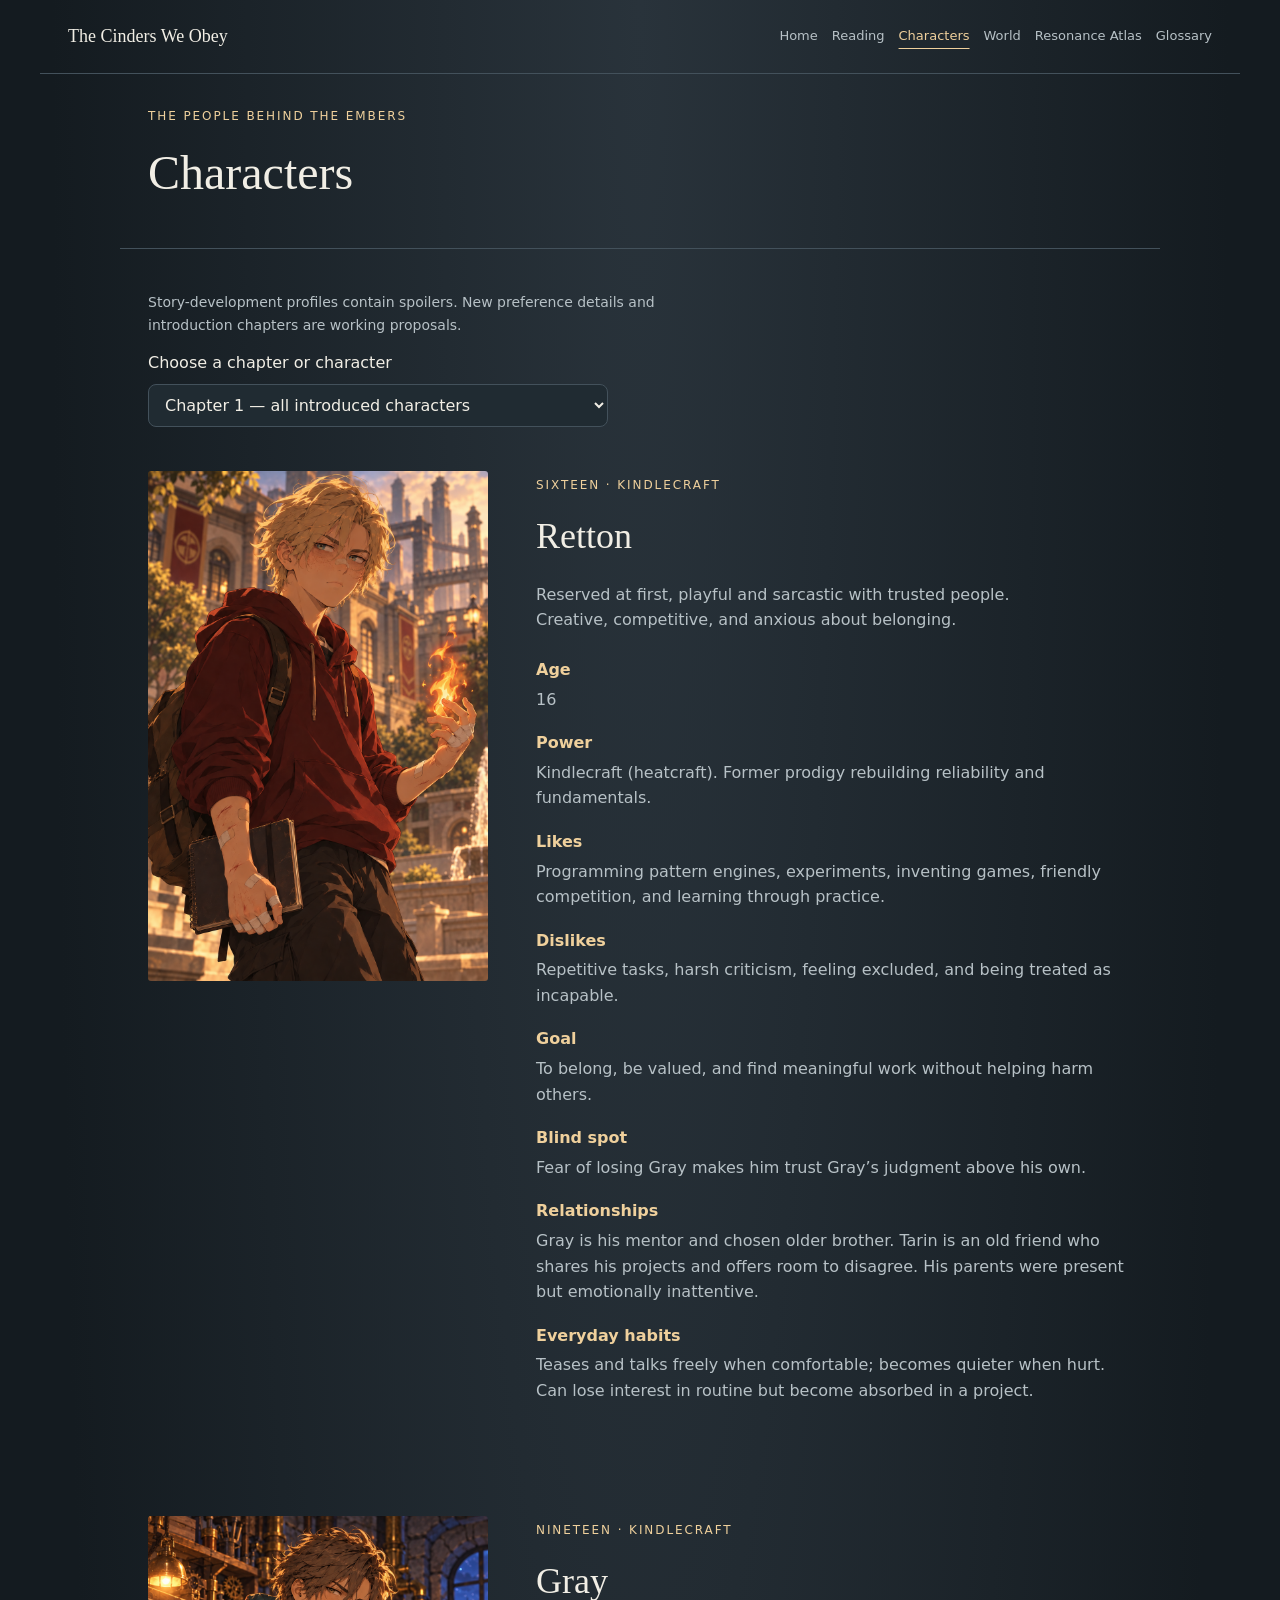
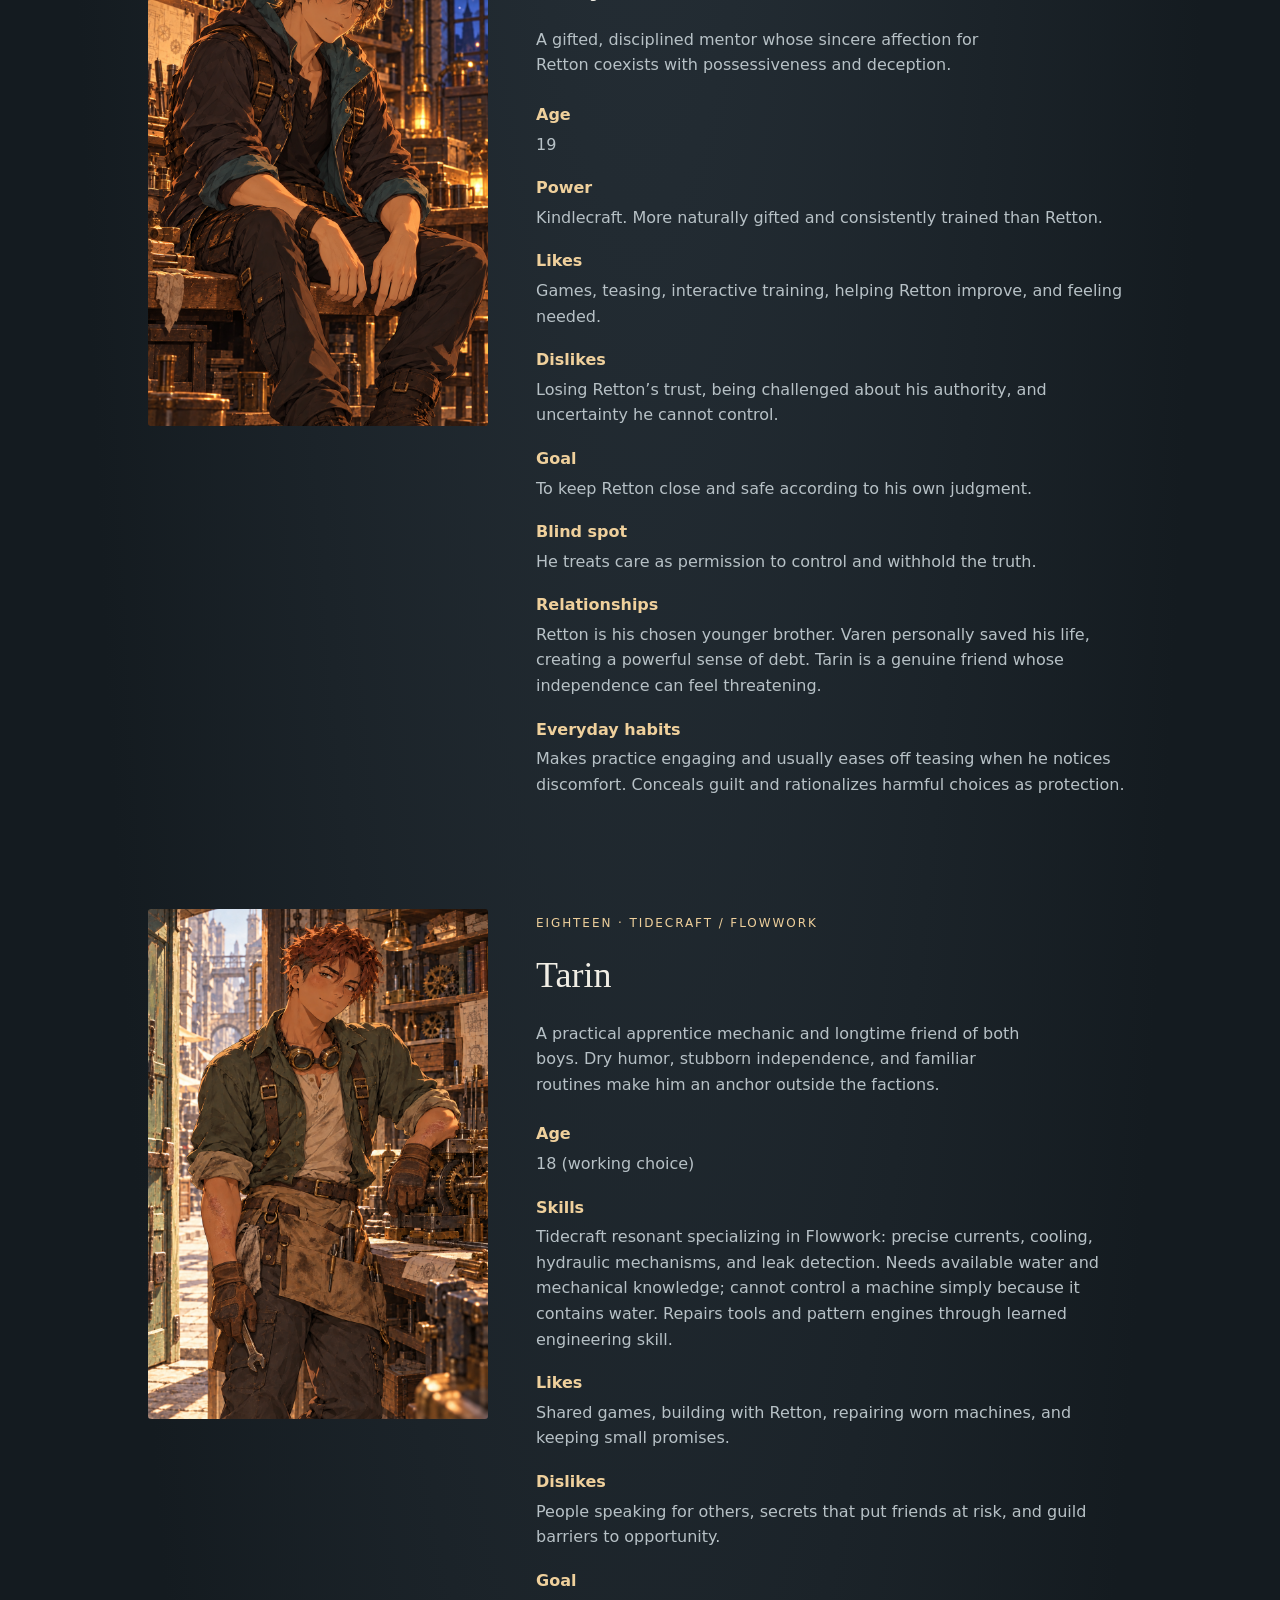
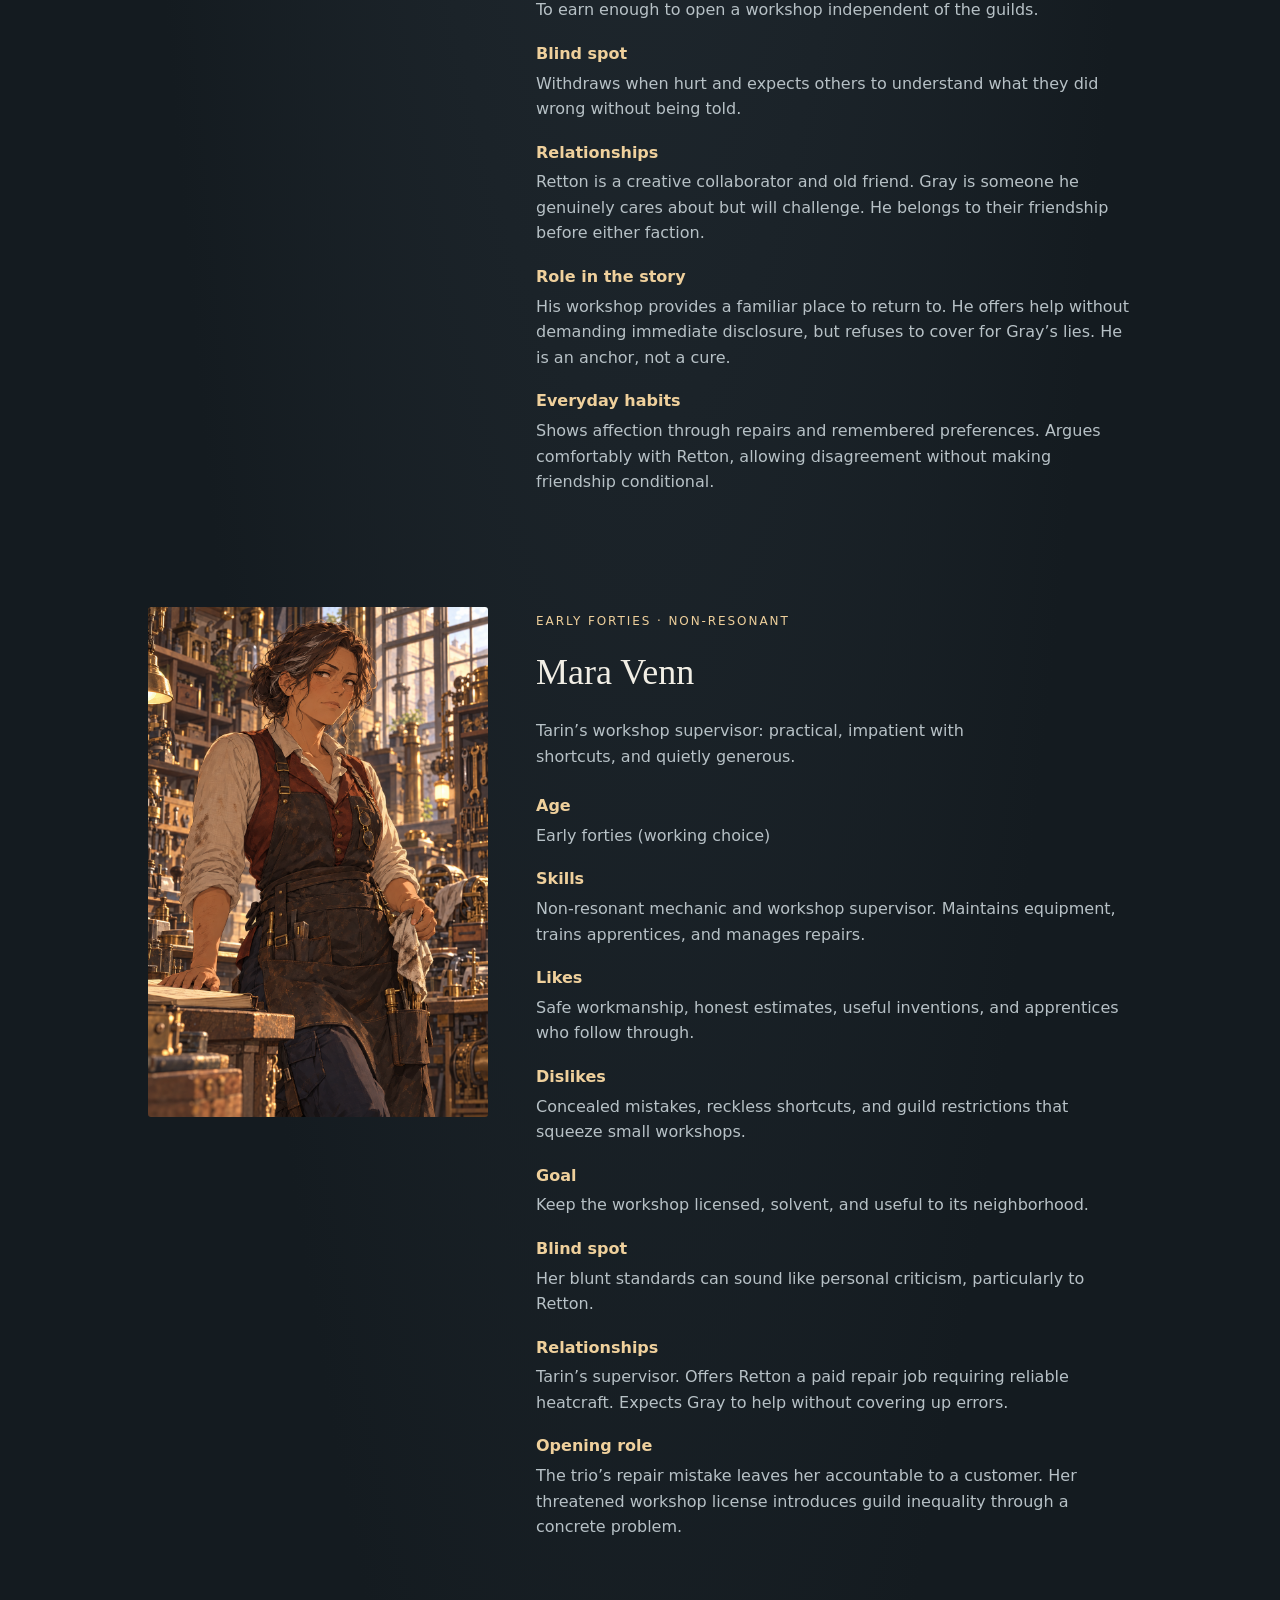
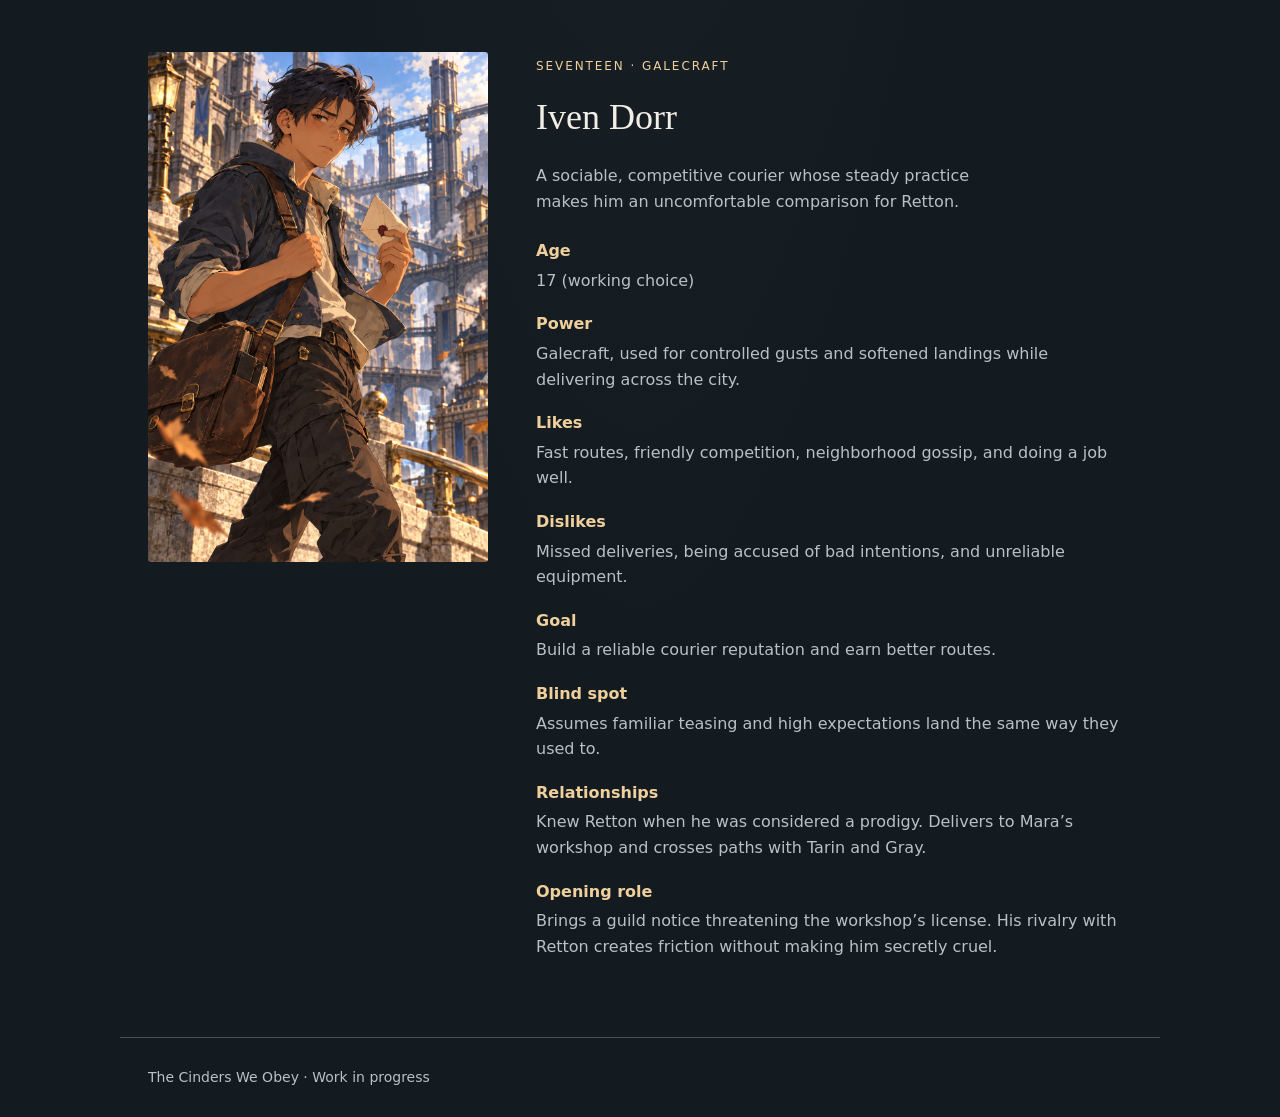
==== characters/index.html @ ca786dce "Website Basics" ====
<!doctype html><html lang="en"><head><meta charset="utf-8"><meta name="viewport" content="width=device-width, initial-scale=1"><title>Characters | The Cinders We Obey</title><link rel="stylesheet" href="../style.css?v=6"><script src="../site.js?v=6" defer></script></head><body><a class="skip-link" href="#main-content">Skip to content</a><nav aria-label="Main navigation"><a class="brand" href="../">The Cinders We Obey</a><button class="menu-toggle" type="button" aria-expanded="false" aria-controls="site-links">Menu</button><div id="site-links"><a href="../">Home</a><a href="../reading/">Reading</a><a aria-current="page" href="../characters/">Characters</a><a href="../world/">World</a><a href="../powers/">Resonance Atlas</a><a href="../glossary/">Glossary</a></div></nav><header><span class="eyebrow">The people behind the embers</span><h1>Characters</h1></header><main id="main-content" class="characters"><p class="profile-note">Story-development profiles contain spoilers. New preference details and introduction chapters are working proposals.</p><label class="character-picker" for="character-select">Choose a chapter or character<select id="character-select"><option value="chapter-1">Chapter 1 — all introduced characters</option><option value="retton">　↳ Retton</option><option value="gray">　↳ Gray</option><option value="tarin">　↳ Tarin</option><option value="mara">　↳ Mara Venn</option><option value="iven">　↳ Iven Dorr</option><option value="unassigned">Introduction chapter undecided</option><option value="varen">　↳ Varen</option></select></label><article class="character expanded-profile" data-character="retton" data-chapter="chapter-1"><img src="../assets/retton.png" alt="Retton character portrait" loading="lazy"><div><span class="eyebrow">Sixteen · Kindlecraft</span><h2>Retton</h2><p>Reserved at first, playful and sarcastic with trusted people. Creative, competitive, and anxious about belonging.</p><dl class="profile-facts"><div><dt>Age</dt><dd>16</dd></div><div><dt>Power</dt><dd>Kindlecraft (heatcraft). Former prodigy rebuilding reliability and fundamentals.</dd></div><div><dt>Likes</dt><dd>Programming pattern engines, experiments, inventing games, friendly competition, and learning through practice.</dd></div><div><dt>Dislikes</dt><dd>Repetitive tasks, harsh criticism, feeling excluded, and being treated as incapable.</dd></div><div><dt>Goal</dt><dd>To belong, be valued, and find meaningful work without helping harm others.</dd></div><div><dt>Blind spot</dt><dd>Fear of losing Gray makes him trust Gray’s judgment above his own.</dd></div><div><dt>Relationships</dt><dd>Gray is his mentor and chosen older brother. Tarin is an old friend who shares his projects and offers room to disagree. His parents were present but emotionally inattentive.</dd></div><div><dt>Everyday habits</dt><dd>Teases and talks freely when comfortable; becomes quieter when hurt. Can lose interest in routine but become absorbed in a project.</dd></div></dl></div></article><article class="character expanded-profile" data-character="gray" data-chapter="chapter-1" hidden><img src="../assets/gray.png" alt="Gray character portrait" loading="lazy"><div><span class="eyebrow">Nineteen · Kindlecraft</span><h2>Gray</h2><p>A gifted, disciplined mentor whose sincere affection for Retton coexists with possessiveness and deception.</p><dl class="profile-facts"><div><dt>Age</dt><dd>19</dd></div><div><dt>Power</dt><dd>Kindlecraft. More naturally gifted and consistently trained than Retton.</dd></div><div><dt>Likes</dt><dd>Games, teasing, interactive training, helping Retton improve, and feeling needed.</dd></div><div><dt>Dislikes</dt><dd>Losing Retton’s trust, being challenged about his authority, and uncertainty he cannot control.</dd></div><div><dt>Goal</dt><dd>To keep Retton close and safe according to his own judgment.</dd></div><div><dt>Blind spot</dt><dd>He treats care as permission to control and withhold the truth.</dd></div><div><dt>Relationships</dt><dd>Retton is his chosen younger brother. Varen personally saved his life, creating a powerful sense of debt. Tarin is a genuine friend whose independence can feel threatening.</dd></div><div><dt>Everyday habits</dt><dd>Makes practice engaging and usually eases off teasing when he notices discomfort. Conceals guilt and rationalizes harmful choices as protection.</dd></div></dl></div></article><article class="character expanded-profile" data-character="tarin" data-chapter="chapter-1" hidden><img src="../assets/tarin.png" alt="Tarin in his repair shop, wearing leather work gloves and grease-marked clothes, with healed burn scars on his forearms" loading="lazy"><div><span class="eyebrow">Eighteen · Tidecraft / Flowwork</span><h2>Tarin</h2><p>A practical apprentice mechanic and longtime friend of both boys. Dry humor, stubborn independence, and familiar routines make him an anchor outside the factions.</p><dl class="profile-facts"><div><dt>Age</dt><dd>18 (working choice)</dd></div><div><dt>Skills</dt><dd>Tidecraft resonant specializing in Flowwork: precise currents, cooling, hydraulic mechanisms, and leak detection. Needs available water and mechanical knowledge; cannot control a machine simply because it contains water. Repairs tools and pattern engines through learned engineering skill.</dd></div><div><dt>Likes</dt><dd>Shared games, building with Retton, repairing worn machines, and keeping small promises.</dd></div><div><dt>Dislikes</dt><dd>People speaking for others, secrets that put friends at risk, and guild barriers to opportunity.</dd></div><div><dt>Goal</dt><dd>To earn enough to open a workshop independent of the guilds.</dd></div><div><dt>Blind spot</dt><dd>Withdraws when hurt and expects others to understand what they did wrong without being told.</dd></div><div><dt>Relationships</dt><dd>Retton is a creative collaborator and old friend. Gray is someone he genuinely cares about but will challenge. He belongs to their friendship before either faction.</dd></div><div><dt>Role in the story</dt><dd>His workshop provides a familiar place to return to. He offers help without demanding immediate disclosure, but refuses to cover for Gray’s lies. He is an anchor, not a cure.</dd></div><div><dt>Everyday habits</dt><dd>Shows affection through repairs and remembered preferences. Argues comfortably with Retton, allowing disagreement without making friendship conditional.</dd></div></dl></div></article><article class="character expanded-profile" data-character="varen" data-chapter="unassigned" hidden><img src="../assets/varen.png" alt="Varen character portrait" loading="lazy"><div><span class="eyebrow">Director · Affinity undecided</span><h2>Varen</h2><p>Composed, patient, and politically ambitious. He believes his rule helps people while knowingly making freedom depend on obedience.</p><dl class="profile-facts"><div><dt>Age</dt><dd>Not decided; current portrait suggests late forties to early fifties.</dd></div><div><dt>Power</dt><dd>Affinity undecided. His authority comes from institutions, choices, and deception, not an obedience power.</dd></div><div><dt>Likes</dt><dd>Order, patient planning, useful loyalty, and presenting himself as a stabilizing influence.</dd></div><div><dt>Dislikes</dt><dd>Dissent that threatens his authority, losing useful followers, and limits on his control.</dd></div><div><dt>Goal</dt><dd>To replace existing inequality with political order under his own leadership.</dd></div><div><dt>Blind spot</dt><dd>Believes the benefits of his rule justify denying others a genuine choice.</dd></div><div><dt>Relationships</dt><dd>Gray feels indebted to him after being saved. Retton encounters his agenda mostly through Gray. He leads both factions, hiding behind a figurehead in the second.</dd></div><div><dt>Everyday habits</dt><dd>Speaks calmly, works through intermediaries, and reassures others while keeping crucial information private.</dd></div></dl></div></article><article class="character expanded-profile" data-character="mara" data-chapter="chapter-1" hidden><img src="../assets/mara.png" alt="Mara Venn character portrait" loading="lazy"><div><span class="eyebrow">Early forties · Non-resonant</span><h2>Mara Venn</h2><p>Tarin’s workshop supervisor: practical, impatient with shortcuts, and quietly generous.</p><dl class="profile-facts"><div><dt>Age</dt><dd>Early forties (working choice)</dd></div><div><dt>Skills</dt><dd>Non-resonant mechanic and workshop supervisor. Maintains equipment, trains apprentices, and manages repairs.</dd></div><div><dt>Likes</dt><dd>Safe workmanship, honest estimates, useful inventions, and apprentices who follow through.</dd></div><div><dt>Dislikes</dt><dd>Concealed mistakes, reckless shortcuts, and guild restrictions that squeeze small workshops.</dd></div><div><dt>Goal</dt><dd>Keep the workshop licensed, solvent, and useful to its neighborhood.</dd></div><div><dt>Blind spot</dt><dd>Her blunt standards can sound like personal criticism, particularly to Retton.</dd></div><div><dt>Relationships</dt><dd>Tarin’s supervisor. Offers Retton a paid repair job requiring reliable heatcraft. Expects Gray to help without covering up errors.</dd></div><div><dt>Opening role</dt><dd>The trio’s repair mistake leaves her accountable to a customer. Her threatened workshop license introduces guild inequality through a concrete problem.</dd></div></dl></div></article><article class="character expanded-profile" data-character="iven" data-chapter="chapter-1" hidden><img src="../assets/iven.png" alt="Iven Dorr character portrait" loading="lazy"><div><span class="eyebrow">Seventeen · Galecraft</span><h2>Iven Dorr</h2><p>A sociable, competitive courier whose steady practice makes him an uncomfortable comparison for Retton.</p><dl class="profile-facts"><div><dt>Age</dt><dd>17 (working choice)</dd></div><div><dt>Power</dt><dd>Galecraft, used for controlled gusts and softened landings while delivering across the city.</dd></div><div><dt>Likes</dt><dd>Fast routes, friendly competition, neighborhood gossip, and doing a job well.</dd></div><div><dt>Dislikes</dt><dd>Missed deliveries, being accused of bad intentions, and unreliable equipment.</dd></div><div><dt>Goal</dt><dd>Build a reliable courier reputation and earn better routes.</dd></div><div><dt>Blind spot</dt><dd>Assumes familiar teasing and high expectations land the same way they used to.</dd></div><div><dt>Relationships</dt><dd>Knew Retton when he was considered a prodigy. Delivers to Mara’s workshop and crosses paths with Tarin and Gray.</dd></div><div><dt>Opening role</dt><dd>Brings a guild notice threatening the workshop’s license. His rivalry with Retton creates friction without making him secretly cruel.</dd></div></dl></div></article></main><footer class="site-footer">The Cinders We Obey · Work in progress</footer></body></html>
---- style.css ----
:root{color-scheme:dark;--background:#141b20;--foreground:#f1eee5;--primary:#efd09c;--primary-foreground:#201a13;--border:#43515b;--muted-foreground:#b7c1c6;--viz-series-1:#e6b974;--viz-series-2:#81bfca;--font-size-base:16px}
*{box-sizing:border-box}body{margin:0;background:radial-gradient(ellipse at top,#29333b, #141b20 65%);color:var(--foreground);font:16px/1.6 system-ui,sans-serif}header,main,footer{max-width:1040px;margin:auto;padding:28px}header{border-bottom:1px solid var(--border)}header p{margin:0;color:var(--muted-foreground)}h1{font-family:Georgia,serif;font-size:clamp(30px,5vw,48px);font-weight:400;margin:8px 0}h2{font-size:24px;font-weight:500}h3{font-size:18px;font-weight:500}strong{font-weight:600}.eyebrow{letter-spacing:.16em;text-transform:uppercase;font-size:12px;color:var(--primary)}.viz-controls{display:flex;gap:16px;flex-wrap:wrap}.form-label{display:grid;gap:7px;width:min(100%,400px)}select{font:inherit;color:var(--foreground);background:#202b32;border:1px solid var(--border);padding:10px 12px;border-radius:8px;width:100%}select:focus-visible{outline:2px solid var(--primary);outline-offset:3px}.viz-row{display:flex;gap:12px 24px;flex-wrap:wrap;margin-top:20px}.text-small{font-size:12px;color:var(--muted-foreground)}svg text{font-size:14px}svg .text-small{font-size:12px}#res-detail{border-top:1px solid var(--border);padding-top:12px}li{margin-bottom:12px}footer{color:var(--muted-foreground);font-size:14px}a{color:var(--primary)}.node-group{cursor:pointer}.node-group:focus-visible rect{stroke:var(--primary);stroke-width:3}.key-out{color:var(--viz-series-1)}.key-in{color:var(--viz-series-2)}@media(max-width:500px){header,main,footer{padding:18px}svg text{font-size:12px}svg .text-small{font-size:11px}}

/* Shared book-site navigation and character pages. */
nav{max-width:1200px;margin:auto;padding:22px 28px;display:flex;align-items:center;justify-content:space-between;gap:24px;border-bottom:1px solid var(--border)}nav a{text-decoration:none;color:var(--muted-foreground)}nav .brand{font-family:Georgia,serif;color:var(--foreground);font-size:20px}nav>div{display:flex;gap:24px;flex-wrap:wrap}nav a[aria-current=page]{color:var(--primary);text-decoration:underline;text-underline-offset:8px}nav a:hover{color:var(--primary)}.home{min-height:65vh;display:flex;flex-direction:column;align-items:center;justify-content:center;text-align:center}.home h1{font-size:clamp(40px,7vw,76px)}.title-rule{width:100px;height:1px;background:var(--primary);margin-top:24px}.character{display:grid;grid-template-columns:minmax(0,340px) 1fr;align-items:center;gap:48px;padding:32px 0}.character img{display:block;width:100%;height:auto;border-radius:3px}.character h2{font-family:Georgia,serif;font-size:36px;font-weight:400;margin:12px 0}.character p{max-width:48ch;color:var(--muted-foreground)}@media(max-width:650px){nav{padding:18px;flex-direction:column;align-items:flex-start;gap:14px}nav>div{gap:18px}.character{grid-template-columns:1fr;gap:20px}.character img{max-width:340px;margin:auto}.home .eyebrow{display:none}}

.reading{min-height:45vh}.empty-state{color:var(--muted-foreground);max-width:55ch}.site-footer{border-top:1px solid var(--border)}.skip-link{position:absolute;top:-100px;left:16px;background:var(--background);color:var(--primary);padding:12px;z-index:5}.skip-link:focus{top:12px}a:focus-visible{outline:2px solid var(--primary);outline-offset:5px}nav>div{justify-content:flex-end}@media(max-width:650px){nav>div{justify-content:flex-start}}

.menu-toggle{display:none;font:inherit;background:transparent;color:var(--foreground);border:1px solid var(--border);border-radius:5px;padding:8px 12px}.reference-page{max-width:850px}.reference-page section{padding:16px 0;border-bottom:1px solid var(--border)}.reference-page p,.glossary dd{color:var(--muted-foreground)}.glossary-label{display:block;margin-bottom:8px}#term-search{font:inherit;width:100%;padding:12px;background:#202b32;color:var(--foreground);border:1px solid var(--border);border-radius:6px}.glossary>div{padding:18px 0;border-bottom:1px solid var(--border)}.glossary dt{color:var(--primary);font-weight:600}.glossary dd{margin:6px 0 0}[hidden]{display:none!important}button:focus-visible,input:focus-visible{outline:2px solid var(--primary);outline-offset:4px}@media(max-width:900px){nav{flex-wrap:wrap}nav>div{width:100%;justify-content:flex-start}}@media(max-width:650px){nav{flex-direction:row;align-items:center}.menu-toggle{display:block}nav>div{display:none}nav>div.open{display:flex;flex-direction:column;gap:14px;padding-top:8px}}

/* Contents-first navigation. */
nav{max-width:1200px;flex-wrap:nowrap;gap:18px}nav .brand{font-size:18px;white-space:nowrap}nav>div{width:auto;display:flex;flex-wrap:nowrap;justify-content:flex-end;gap:14px}nav>div a{font-size:13px;white-space:nowrap}.home-masthead{max-width:1040px;padding:24px 28px;border-bottom:1px solid var(--border)}.home-masthead .brand{font-family:Georgia,serif;font-size:20px;color:var(--foreground);text-decoration:none}.contents-page{max-width:850px;padding-top:54px;min-height:65vh}.contents-page h1{margin-bottom:30px}.contents-list{padding:0;list-style:none;counter-reset:contents}.contents-list li{counter-increment:contents;border-bottom:1px solid var(--border)}.contents-list a{display:grid;grid-template-columns:30px 1fr 24px;gap:5px 18px;padding:20px 0;text-decoration:none;align-items:center}.contents-list a:before{content:counter(contents,decimal-leading-zero);grid-row:1/3;color:var(--muted-foreground);font-size:13px}.contents-name{font-family:Georgia,serif;font-size:24px;color:var(--foreground)}.contents-description{grid-column:2;color:var(--muted-foreground);font-size:14px}.contents-arrow{grid-column:3;grid-row:1/3;color:var(--primary)}.contents-list a:hover .contents-name{color:var(--primary)}@media(max-width:760px){nav{flex-wrap:wrap;flex-direction:row;align-items:center}.menu-toggle{display:block}nav>div{display:none;width:100%}nav>div.open{display:flex;flex-direction:column;align-items:flex-start;gap:14px;padding-top:8px}nav>div a{font-size:14px}.contents-page{padding-top:34px}.home-masthead{padding:20px 18px}}

.character-picker{display:grid;gap:8px;max-width:360px;margin-bottom:12px}.characters{min-height:60vh}

.expanded-profile{align-items:start}.expanded-profile img{position:sticky;top:24px}.profile-facts{margin:24px 0 0}.profile-facts>div{margin-bottom:18px}.profile-facts dt{color:var(--primary);font-weight:600}.profile-facts dd{margin:4px 0 0;color:var(--muted-foreground)}.profile-note{font-size:14px;color:var(--muted-foreground);max-width:65ch}.portrait-pending{aspect-ratio:2/3;display:flex;flex-direction:column;justify-content:center;align-items:center;background:linear-gradient(150deg,#29353b,#161d22);text-align:center}.portrait-pending p{color:var(--muted-foreground)}@media(max-width:650px){.expanded-profile img{position:static}}

.character-picker{max-width:460px}.characters .expanded-profile+ .expanded-profile{margin-top:30px}
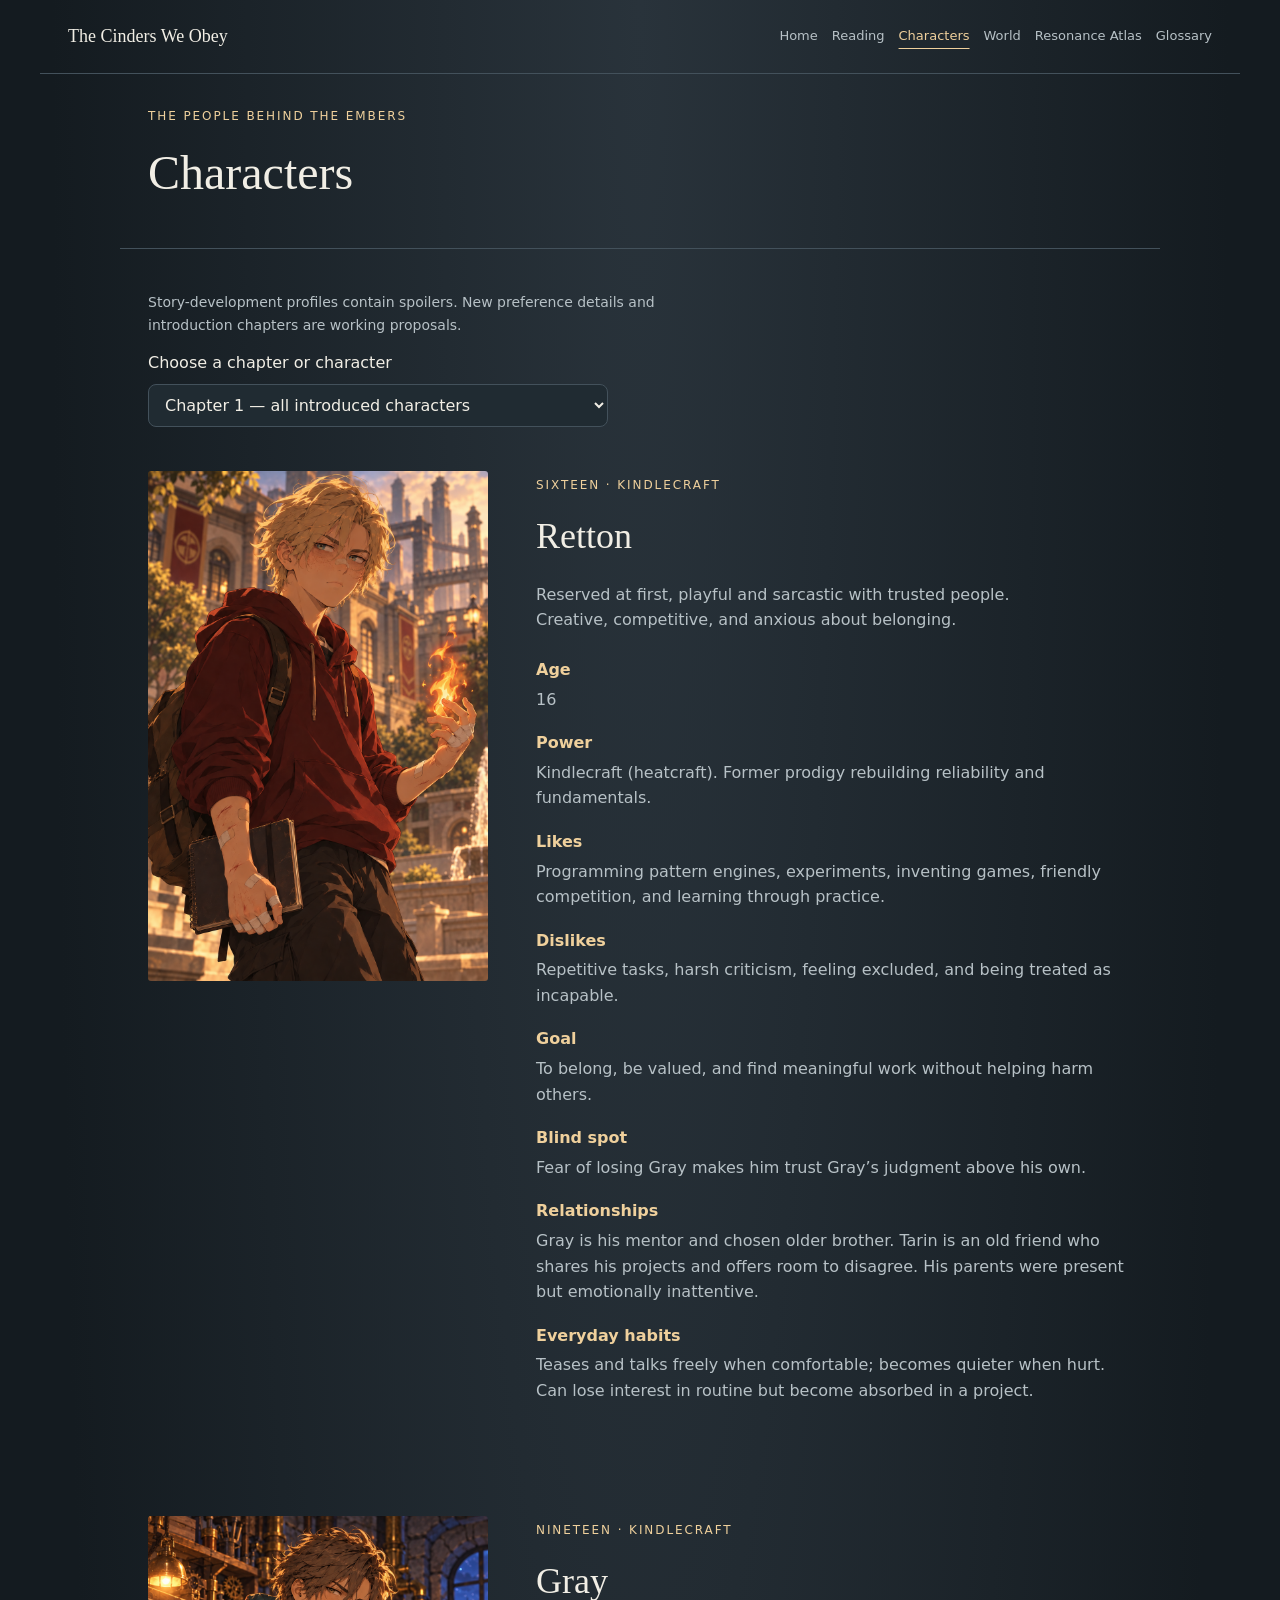
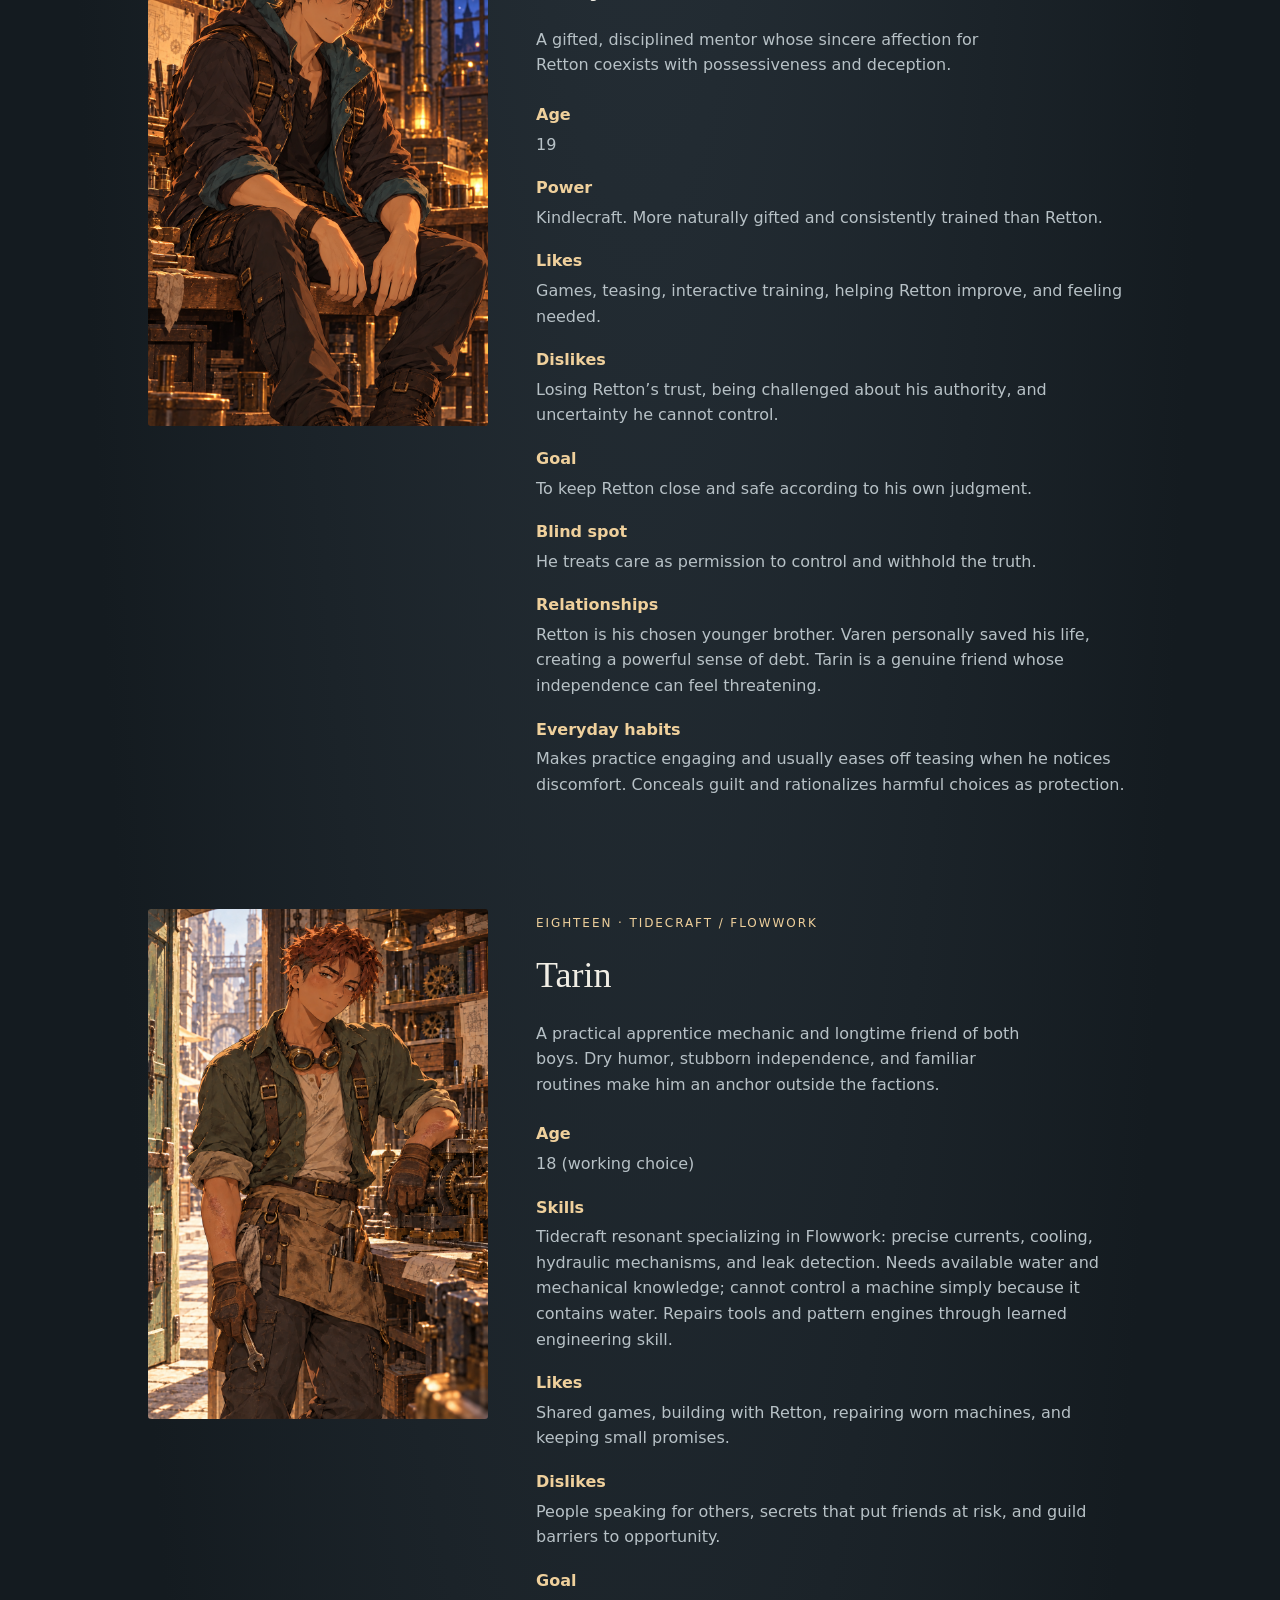
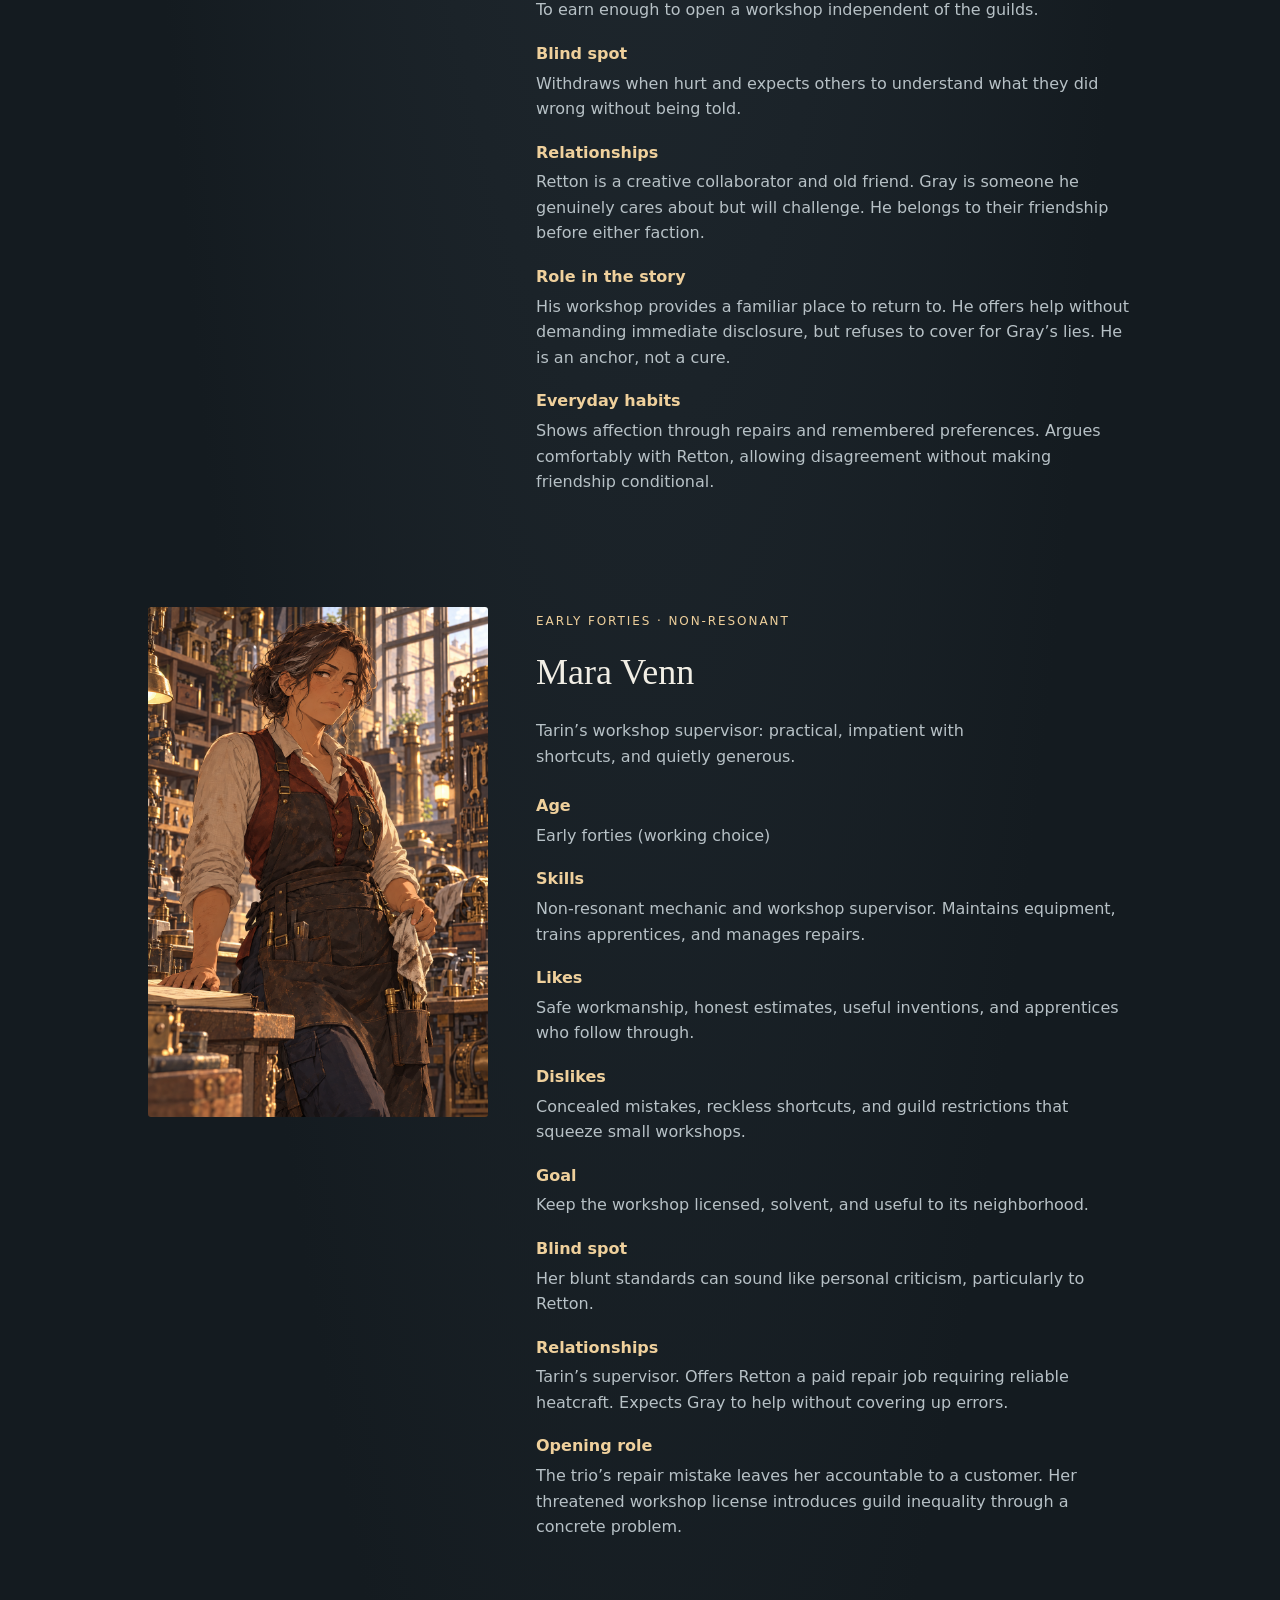
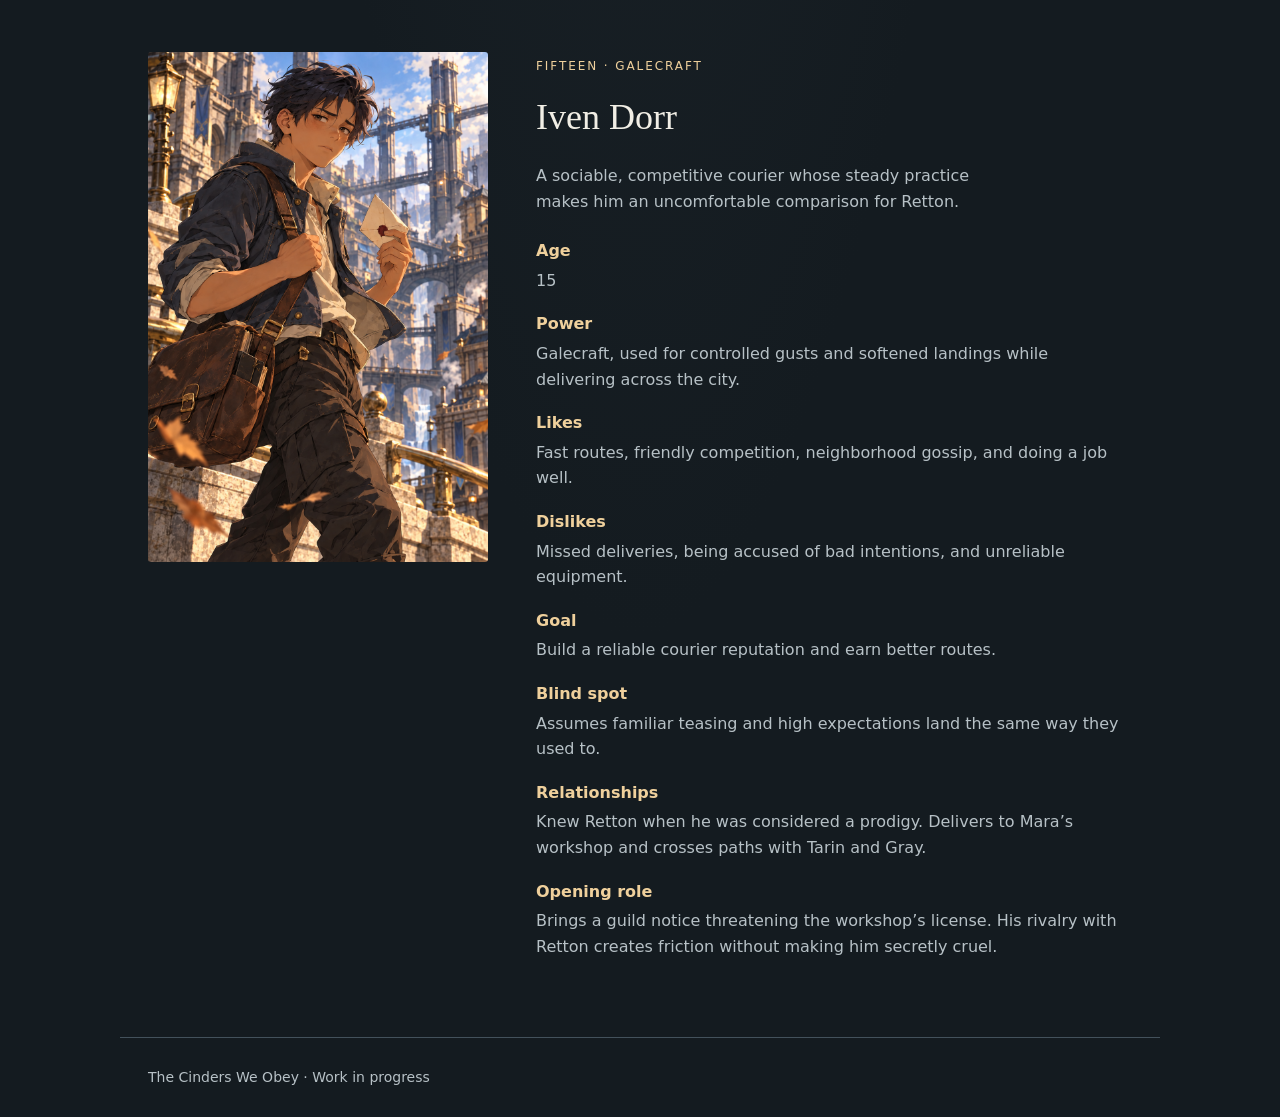
==== commit 94fe2912: "Iven AGE Change" ====
--- a/characters/index.html
+++ b/characters/index.html
@@ -1 +1 @@
-<!doctype html><html lang="en"><head><meta charset="utf-8"><meta name="viewport" content="width=device-width, initial-scale=1"><title>Characters | The Cinders We Obey</title><link rel="stylesheet" href="../style.css?v=6"><script src="../site.js?v=6" defer></script></head><body><a class="skip-link" href="#main-content">Skip to content</a><nav aria-label="Main navigation"><a class="brand" href="../">The Cinders We Obey</a><button class="menu-toggle" type="button" aria-expanded="false" aria-controls="site-links">Menu</button><div id="site-links"><a href="../">Home</a><a href="../reading/">Reading</a><a aria-current="page" href="../characters/">Characters</a><a href="../world/">World</a><a href="../powers/">Resonance Atlas</a><a href="../glossary/">Glossary</a></div></nav><header><span class="eyebrow">The people behind the embers</span><h1>Characters</h1></header><main id="main-content" class="characters"><p class="profile-note">Story-development profiles contain spoilers. New preference details and introduction chapters are working proposals.</p><label class="character-picker" for="character-select">Choose a chapter or character<select id="character-select"><option value="chapter-1">Chapter 1 — all introduced characters</option><option value="retton">　↳ Retton</option><option value="gray">　↳ Gray</option><option value="tarin">　↳ Tarin</option><option value="mara">　↳ Mara Venn</option><option value="iven">　↳ Iven Dorr</option><option value="unassigned">Introduction chapter undecided</option><option value="varen">　↳ Varen</option></select></label><article class="character expanded-profile" data-character="retton" data-chapter="chapter-1"><img src="../assets/retton.png" alt="Retton character portrait" loading="lazy"><div><span class="eyebrow">Sixteen · Kindlecraft</span><h2>Retton</h2><p>Reserved at first, playful and sarcastic with trusted people. Creative, competitive, and anxious about belonging.</p><dl class="profile-facts"><div><dt>Age</dt><dd>16</dd></div><div><dt>Power</dt><dd>Kindlecraft (heatcraft). Former prodigy rebuilding reliability and fundamentals.</dd></div><div><dt>Likes</dt><dd>Programming pattern engines, experiments, inventing games, friendly competition, and learning through practice.</dd></div><div><dt>Dislikes</dt><dd>Repetitive tasks, harsh criticism, feeling excluded, and being treated as incapable.</dd></div><div><dt>Goal</dt><dd>To belong, be valued, and find meaningful work without helping harm others.</dd></div><div><dt>Blind spot</dt><dd>Fear of losing Gray makes him trust Gray’s judgment above his own.</dd></div><div><dt>Relationships</dt><dd>Gray is his mentor and chosen older brother. Tarin is an old friend who shares his projects and offers room to disagree. His parents were present but emotionally inattentive.</dd></div><div><dt>Everyday habits</dt><dd>Teases and talks freely when comfortable; becomes quieter when hurt. Can lose interest in routine but become absorbed in a project.</dd></div></dl></div></article><article class="character expanded-profile" data-character="gray" data-chapter="chapter-1" hidden><img src="../assets/gray.png" alt="Gray character portrait" loading="lazy"><div><span class="eyebrow">Nineteen · Kindlecraft</span><h2>Gray</h2><p>A gifted, disciplined mentor whose sincere affection for Retton coexists with possessiveness and deception.</p><dl class="profile-facts"><div><dt>Age</dt><dd>19</dd></div><div><dt>Power</dt><dd>Kindlecraft. More naturally gifted and consistently trained than Retton.</dd></div><div><dt>Likes</dt><dd>Games, teasing, interactive training, helping Retton improve, and feeling needed.</dd></div><div><dt>Dislikes</dt><dd>Losing Retton’s trust, being challenged about his authority, and uncertainty he cannot control.</dd></div><div><dt>Goal</dt><dd>To keep Retton close and safe according to his own judgment.</dd></div><div><dt>Blind spot</dt><dd>He treats care as permission to control and withhold the truth.</dd></div><div><dt>Relationships</dt><dd>Retton is his chosen younger brother. Varen personally saved his life, creating a powerful sense of debt. Tarin is a genuine friend whose independence can feel threatening.</dd></div><div><dt>Everyday habits</dt><dd>Makes practice engaging and usually eases off teasing when he notices discomfort. Conceals guilt and rationalizes harmful choices as protection.</dd></div></dl></div></article><article class="character expanded-profile" data-character="tarin" data-chapter="chapter-1" hidden><img src="../assets/tarin.png" alt="Tarin in his repair shop, wearing leather work gloves and grease-marked clothes, with healed burn scars on his forearms" loading="lazy"><div><span class="eyebrow">Eighteen · Tidecraft / Flowwork</span><h2>Tarin</h2><p>A practical apprentice mechanic and longtime friend of both boys. Dry humor, stubborn independence, and familiar routines make him an anchor outside the factions.</p><dl class="profile-facts"><div><dt>Age</dt><dd>18 (working choice)</dd></div><div><dt>Skills</dt><dd>Tidecraft resonant specializing in Flowwork: precise currents, cooling, hydraulic mechanisms, and leak detection. Needs available water and mechanical knowledge; cannot control a machine simply because it contains water. Repairs tools and pattern engines through learned engineering skill.</dd></div><div><dt>Likes</dt><dd>Shared games, building with Retton, repairing worn machines, and keeping small promises.</dd></div><div><dt>Dislikes</dt><dd>People speaking for others, secrets that put friends at risk, and guild barriers to opportunity.</dd></div><div><dt>Goal</dt><dd>To earn enough to open a workshop independent of the guilds.</dd></div><div><dt>Blind spot</dt><dd>Withdraws when hurt and expects others to understand what they did wrong without being told.</dd></div><div><dt>Relationships</dt><dd>Retton is a creative collaborator and old friend. Gray is someone he genuinely cares about but will challenge. He belongs to their friendship before either faction.</dd></div><div><dt>Role in the story</dt><dd>His workshop provides a familiar place to return to. He offers help without demanding immediate disclosure, but refuses to cover for Gray’s lies. He is an anchor, not a cure.</dd></div><div><dt>Everyday habits</dt><dd>Shows affection through repairs and remembered preferences. Argues comfortably with Retton, allowing disagreement without making friendship conditional.</dd></div></dl></div></article><article class="character expanded-profile" data-character="varen" data-chapter="unassigned" hidden><img src="../assets/varen.png" alt="Varen character portrait" loading="lazy"><div><span class="eyebrow">Director · Affinity undecided</span><h2>Varen</h2><p>Composed, patient, and politically ambitious. He believes his rule helps people while knowingly making freedom depend on obedience.</p><dl class="profile-facts"><div><dt>Age</dt><dd>Not decided; current portrait suggests late forties to early fifties.</dd></div><div><dt>Power</dt><dd>Affinity undecided. His authority comes from institutions, choices, and deception, not an obedience power.</dd></div><div><dt>Likes</dt><dd>Order, patient planning, useful loyalty, and presenting himself as a stabilizing influence.</dd></div><div><dt>Dislikes</dt><dd>Dissent that threatens his authority, losing useful followers, and limits on his control.</dd></div><div><dt>Goal</dt><dd>To replace existing inequality with political order under his own leadership.</dd></div><div><dt>Blind spot</dt><dd>Believes the benefits of his rule justify denying others a genuine choice.</dd></div><div><dt>Relationships</dt><dd>Gray feels indebted to him after being saved. Retton encounters his agenda mostly through Gray. He leads both factions, hiding behind a figurehead in the second.</dd></div><div><dt>Everyday habits</dt><dd>Speaks calmly, works through intermediaries, and reassures others while keeping crucial information private.</dd></div></dl></div></article><article class="character expanded-profile" data-character="mara" data-chapter="chapter-1" hidden><img src="../assets/mara.png" alt="Mara Venn character portrait" loading="lazy"><div><span class="eyebrow">Early forties · Non-resonant</span><h2>Mara Venn</h2><p>Tarin’s workshop supervisor: practical, impatient with shortcuts, and quietly generous.</p><dl class="profile-facts"><div><dt>Age</dt><dd>Early forties (working choice)</dd></div><div><dt>Skills</dt><dd>Non-resonant mechanic and workshop supervisor. Maintains equipment, trains apprentices, and manages repairs.</dd></div><div><dt>Likes</dt><dd>Safe workmanship, honest estimates, useful inventions, and apprentices who follow through.</dd></div><div><dt>Dislikes</dt><dd>Concealed mistakes, reckless shortcuts, and guild restrictions that squeeze small workshops.</dd></div><div><dt>Goal</dt><dd>Keep the workshop licensed, solvent, and useful to its neighborhood.</dd></div><div><dt>Blind spot</dt><dd>Her blunt standards can sound like personal criticism, particularly to Retton.</dd></div><div><dt>Relationships</dt><dd>Tarin’s supervisor. Offers Retton a paid repair job requiring reliable heatcraft. Expects Gray to help without covering up errors.</dd></div><div><dt>Opening role</dt><dd>The trio’s repair mistake leaves her accountable to a customer. Her threatened workshop license introduces guild inequality through a concrete problem.</dd></div></dl></div></article><article class="character expanded-profile" data-character="iven" data-chapter="chapter-1" hidden><img src="../assets/iven.png" alt="Iven Dorr character portrait" loading="lazy"><div><span class="eyebrow">Seventeen · Galecraft</span><h2>Iven Dorr</h2><p>A sociable, competitive courier whose steady practice makes him an uncomfortable comparison for Retton.</p><dl class="profile-facts"><div><dt>Age</dt><dd>17 (working choice)</dd></div><div><dt>Power</dt><dd>Galecraft, used for controlled gusts and softened landings while delivering across the city.</dd></div><div><dt>Likes</dt><dd>Fast routes, friendly competition, neighborhood gossip, and doing a job well.</dd></div><div><dt>Dislikes</dt><dd>Missed deliveries, being accused of bad intentions, and unreliable equipment.</dd></div><div><dt>Goal</dt><dd>Build a reliable courier reputation and earn better routes.</dd></div><div><dt>Blind spot</dt><dd>Assumes familiar teasing and high expectations land the same way they used to.</dd></div><div><dt>Relationships</dt><dd>Knew Retton when he was considered a prodigy. Delivers to Mara’s workshop and crosses paths with Tarin and Gray.</dd></div><div><dt>Opening role</dt><dd>Brings a guild notice threatening the workshop’s license. His rivalry with Retton creates friction without making him secretly cruel.</dd></div></dl></div></article></main><footer class="site-footer">The Cinders We Obey · Work in progress</footer></body></html>+<!doctype html><html lang="en"><head><meta charset="utf-8"><meta name="viewport" content="width=device-width, initial-scale=1"><title>Characters | The Cinders We Obey</title><link rel="stylesheet" href="../style.css?v=6"><script src="../site.js?v=6" defer></script></head><body><a class="skip-link" href="#main-content">Skip to content</a><nav aria-label="Main navigation"><a class="brand" href="../">The Cinders We Obey</a><button class="menu-toggle" type="button" aria-expanded="false" aria-controls="site-links">Menu</button><div id="site-links"><a href="../">Home</a><a href="../reading/">Reading</a><a aria-current="page" href="../characters/">Characters</a><a href="../world/">World</a><a href="../powers/">Resonance Atlas</a><a href="../glossary/">Glossary</a></div></nav><header><span class="eyebrow">The people behind the embers</span><h1>Characters</h1></header><main id="main-content" class="characters"><p class="profile-note">Story-development profiles contain spoilers. New preference details and introduction chapters are working proposals.</p><label class="character-picker" for="character-select">Choose a chapter or character<select id="character-select"><option value="chapter-1">Chapter 1 — all introduced characters</option><option value="retton">　↳ Retton</option><option value="gray">　↳ Gray</option><option value="tarin">　↳ Tarin</option><option value="mara">　↳ Mara Venn</option><option value="iven">　↳ Iven Dorr</option><option value="unassigned">Introduction chapter undecided</option><option value="varen">　↳ Varen</option></select></label><article class="character expanded-profile" data-character="retton" data-chapter="chapter-1"><img src="../assets/retton.png" alt="Retton character portrait" loading="lazy"><div><span class="eyebrow">Sixteen · Kindlecraft</span><h2>Retton</h2><p>Reserved at first, playful and sarcastic with trusted people. Creative, competitive, and anxious about belonging.</p><dl class="profile-facts"><div><dt>Age</dt><dd>16</dd></div><div><dt>Power</dt><dd>Kindlecraft (heatcraft). Former prodigy rebuilding reliability and fundamentals.</dd></div><div><dt>Likes</dt><dd>Programming pattern engines, experiments, inventing games, friendly competition, and learning through practice.</dd></div><div><dt>Dislikes</dt><dd>Repetitive tasks, harsh criticism, feeling excluded, and being treated as incapable.</dd></div><div><dt>Goal</dt><dd>To belong, be valued, and find meaningful work without helping harm others.</dd></div><div><dt>Blind spot</dt><dd>Fear of losing Gray makes him trust Gray’s judgment above his own.</dd></div><div><dt>Relationships</dt><dd>Gray is his mentor and chosen older brother. Tarin is an old friend who shares his projects and offers room to disagree. His parents were present but emotionally inattentive.</dd></div><div><dt>Everyday habits</dt><dd>Teases and talks freely when comfortable; becomes quieter when hurt. Can lose interest in routine but become absorbed in a project.</dd></div></dl></div></article><article class="character expanded-profile" data-character="gray" data-chapter="chapter-1" hidden><img src="../assets/gray.png" alt="Gray character portrait" loading="lazy"><div><span class="eyebrow">Nineteen · Kindlecraft</span><h2>Gray</h2><p>A gifted, disciplined mentor whose sincere affection for Retton coexists with possessiveness and deception.</p><dl class="profile-facts"><div><dt>Age</dt><dd>19</dd></div><div><dt>Power</dt><dd>Kindlecraft. More naturally gifted and consistently trained than Retton.</dd></div><div><dt>Likes</dt><dd>Games, teasing, interactive training, helping Retton improve, and feeling needed.</dd></div><div><dt>Dislikes</dt><dd>Losing Retton’s trust, being challenged about his authority, and uncertainty he cannot control.</dd></div><div><dt>Goal</dt><dd>To keep Retton close and safe according to his own judgment.</dd></div><div><dt>Blind spot</dt><dd>He treats care as permission to control and withhold the truth.</dd></div><div><dt>Relationships</dt><dd>Retton is his chosen younger brother. Varen personally saved his life, creating a powerful sense of debt. Tarin is a genuine friend whose independence can feel threatening.</dd></div><div><dt>Everyday habits</dt><dd>Makes practice engaging and usually eases off teasing when he notices discomfort. Conceals guilt and rationalizes harmful choices as protection.</dd></div></dl></div></article><article class="character expanded-profile" data-character="tarin" data-chapter="chapter-1" hidden><img src="../assets/tarin.png" alt="Tarin in his repair shop, wearing leather work gloves and grease-marked clothes, with healed burn scars on his forearms" loading="lazy"><div><span class="eyebrow">Eighteen · Tidecraft / Flowwork</span><h2>Tarin</h2><p>A practical apprentice mechanic and longtime friend of both boys. Dry humor, stubborn independence, and familiar routines make him an anchor outside the factions.</p><dl class="profile-facts"><div><dt>Age</dt><dd>18 (working choice)</dd></div><div><dt>Skills</dt><dd>Tidecraft resonant specializing in Flowwork: precise currents, cooling, hydraulic mechanisms, and leak detection. Needs available water and mechanical knowledge; cannot control a machine simply because it contains water. Repairs tools and pattern engines through learned engineering skill.</dd></div><div><dt>Likes</dt><dd>Shared games, building with Retton, repairing worn machines, and keeping small promises.</dd></div><div><dt>Dislikes</dt><dd>People speaking for others, secrets that put friends at risk, and guild barriers to opportunity.</dd></div><div><dt>Goal</dt><dd>To earn enough to open a workshop independent of the guilds.</dd></div><div><dt>Blind spot</dt><dd>Withdraws when hurt and expects others to understand what they did wrong without being told.</dd></div><div><dt>Relationships</dt><dd>Retton is a creative collaborator and old friend. Gray is someone he genuinely cares about but will challenge. He belongs to their friendship before either faction.</dd></div><div><dt>Role in the story</dt><dd>His workshop provides a familiar place to return to. He offers help without demanding immediate disclosure, but refuses to cover for Gray’s lies. He is an anchor, not a cure.</dd></div><div><dt>Everyday habits</dt><dd>Shows affection through repairs and remembered preferences. Argues comfortably with Retton, allowing disagreement without making friendship conditional.</dd></div></dl></div></article><article class="character expanded-profile" data-character="varen" data-chapter="unassigned" hidden><img src="../assets/varen.png" alt="Varen character portrait" loading="lazy"><div><span class="eyebrow">Director · Affinity undecided</span><h2>Varen</h2><p>Composed, patient, and politically ambitious. He believes his rule helps people while knowingly making freedom depend on obedience.</p><dl class="profile-facts"><div><dt>Age</dt><dd>Not decided; current portrait suggests late forties to early fifties.</dd></div><div><dt>Power</dt><dd>Affinity undecided. His authority comes from institutions, choices, and deception, not an obedience power.</dd></div><div><dt>Likes</dt><dd>Order, patient planning, useful loyalty, and presenting himself as a stabilizing influence.</dd></div><div><dt>Dislikes</dt><dd>Dissent that threatens his authority, losing useful followers, and limits on his control.</dd></div><div><dt>Goal</dt><dd>To replace existing inequality with political order under his own leadership.</dd></div><div><dt>Blind spot</dt><dd>Believes the benefits of his rule justify denying others a genuine choice.</dd></div><div><dt>Relationships</dt><dd>Gray feels indebted to him after being saved. Retton encounters his agenda mostly through Gray. He leads both factions, hiding behind a figurehead in the second.</dd></div><div><dt>Everyday habits</dt><dd>Speaks calmly, works through intermediaries, and reassures others while keeping crucial information private.</dd></div></dl></div></article><article class="character expanded-profile" data-character="mara" data-chapter="chapter-1" hidden><img src="../assets/mara.png" alt="Mara Venn character portrait" loading="lazy"><div><span class="eyebrow">Early forties · Non-resonant</span><h2>Mara Venn</h2><p>Tarin’s workshop supervisor: practical, impatient with shortcuts, and quietly generous.</p><dl class="profile-facts"><div><dt>Age</dt><dd>Early forties (working choice)</dd></div><div><dt>Skills</dt><dd>Non-resonant mechanic and workshop supervisor. Maintains equipment, trains apprentices, and manages repairs.</dd></div><div><dt>Likes</dt><dd>Safe workmanship, honest estimates, useful inventions, and apprentices who follow through.</dd></div><div><dt>Dislikes</dt><dd>Concealed mistakes, reckless shortcuts, and guild restrictions that squeeze small workshops.</dd></div><div><dt>Goal</dt><dd>Keep the workshop licensed, solvent, and useful to its neighborhood.</dd></div><div><dt>Blind spot</dt><dd>Her blunt standards can sound like personal criticism, particularly to Retton.</dd></div><div><dt>Relationships</dt><dd>Tarin’s supervisor. Offers Retton a paid repair job requiring reliable heatcraft. Expects Gray to help without covering up errors.</dd></div><div><dt>Opening role</dt><dd>The trio’s repair mistake leaves her accountable to a customer. Her threatened workshop license introduces guild inequality through a concrete problem.</dd></div></dl></div></article><article class="character expanded-profile" data-character="iven" data-chapter="chapter-1" hidden><img src="../assets/iven.png" alt="Iven Dorr character portrait" loading="lazy"><div><span class="eyebrow">Fifteen · Galecraft</span><h2>Iven Dorr</h2><p>A sociable, competitive courier whose steady practice makes him an uncomfortable comparison for Retton.</p><dl class="profile-facts"><div><dt>Age</dt><dd>15</dd></div><div><dt>Power</dt><dd>Galecraft, used for controlled gusts and softened landings while delivering across the city.</dd></div><div><dt>Likes</dt><dd>Fast routes, friendly competition, neighborhood gossip, and doing a job well.</dd></div><div><dt>Dislikes</dt><dd>Missed deliveries, being accused of bad intentions, and unreliable equipment.</dd></div><div><dt>Goal</dt><dd>Build a reliable courier reputation and earn better routes.</dd></div><div><dt>Blind spot</dt><dd>Assumes familiar teasing and high expectations land the same way they used to.</dd></div><div><dt>Relationships</dt><dd>Knew Retton when he was considered a prodigy. Delivers to Mara’s workshop and crosses paths with Tarin and Gray.</dd></div><div><dt>Opening role</dt><dd>Brings a guild notice threatening the workshop’s license. His rivalry with Retton creates friction without making him secretly cruel.</dd></div></dl></div></article></main><footer class="site-footer">The Cinders We Obey · Work in progress</footer></body></html>
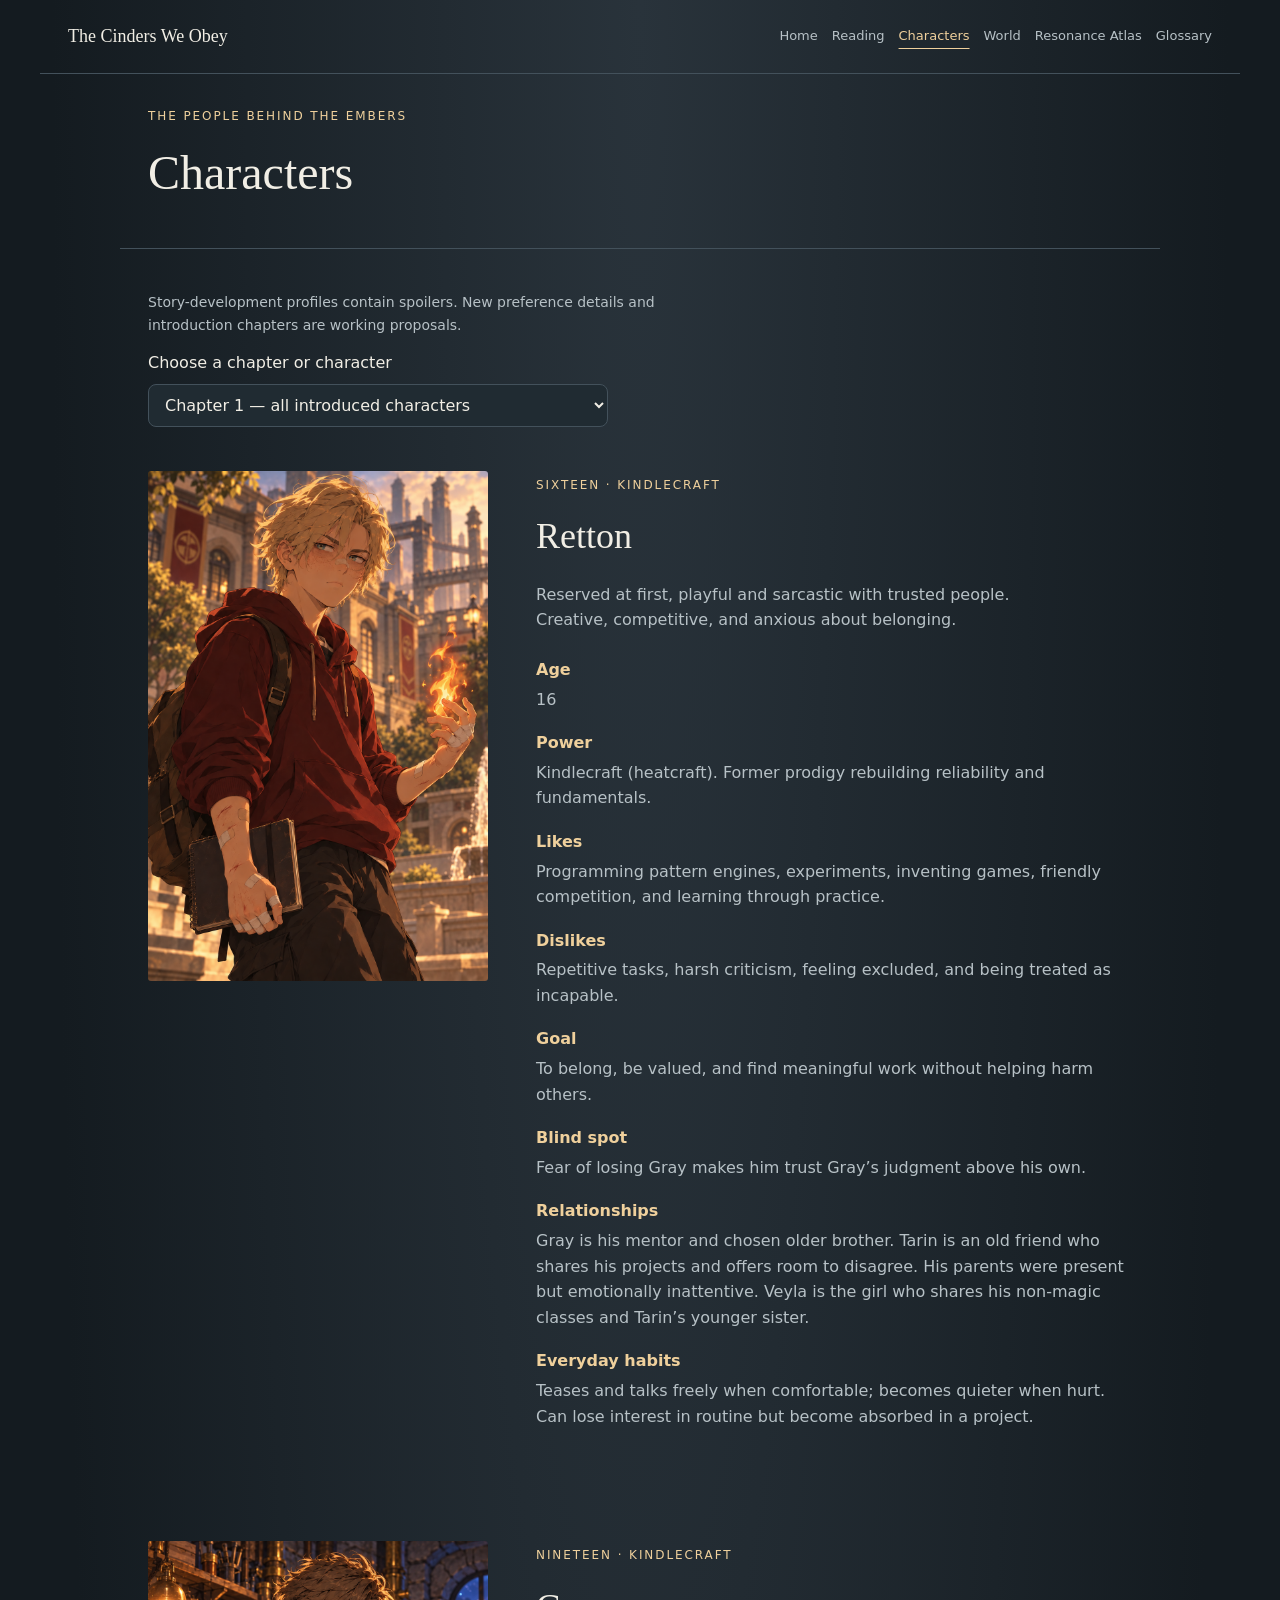
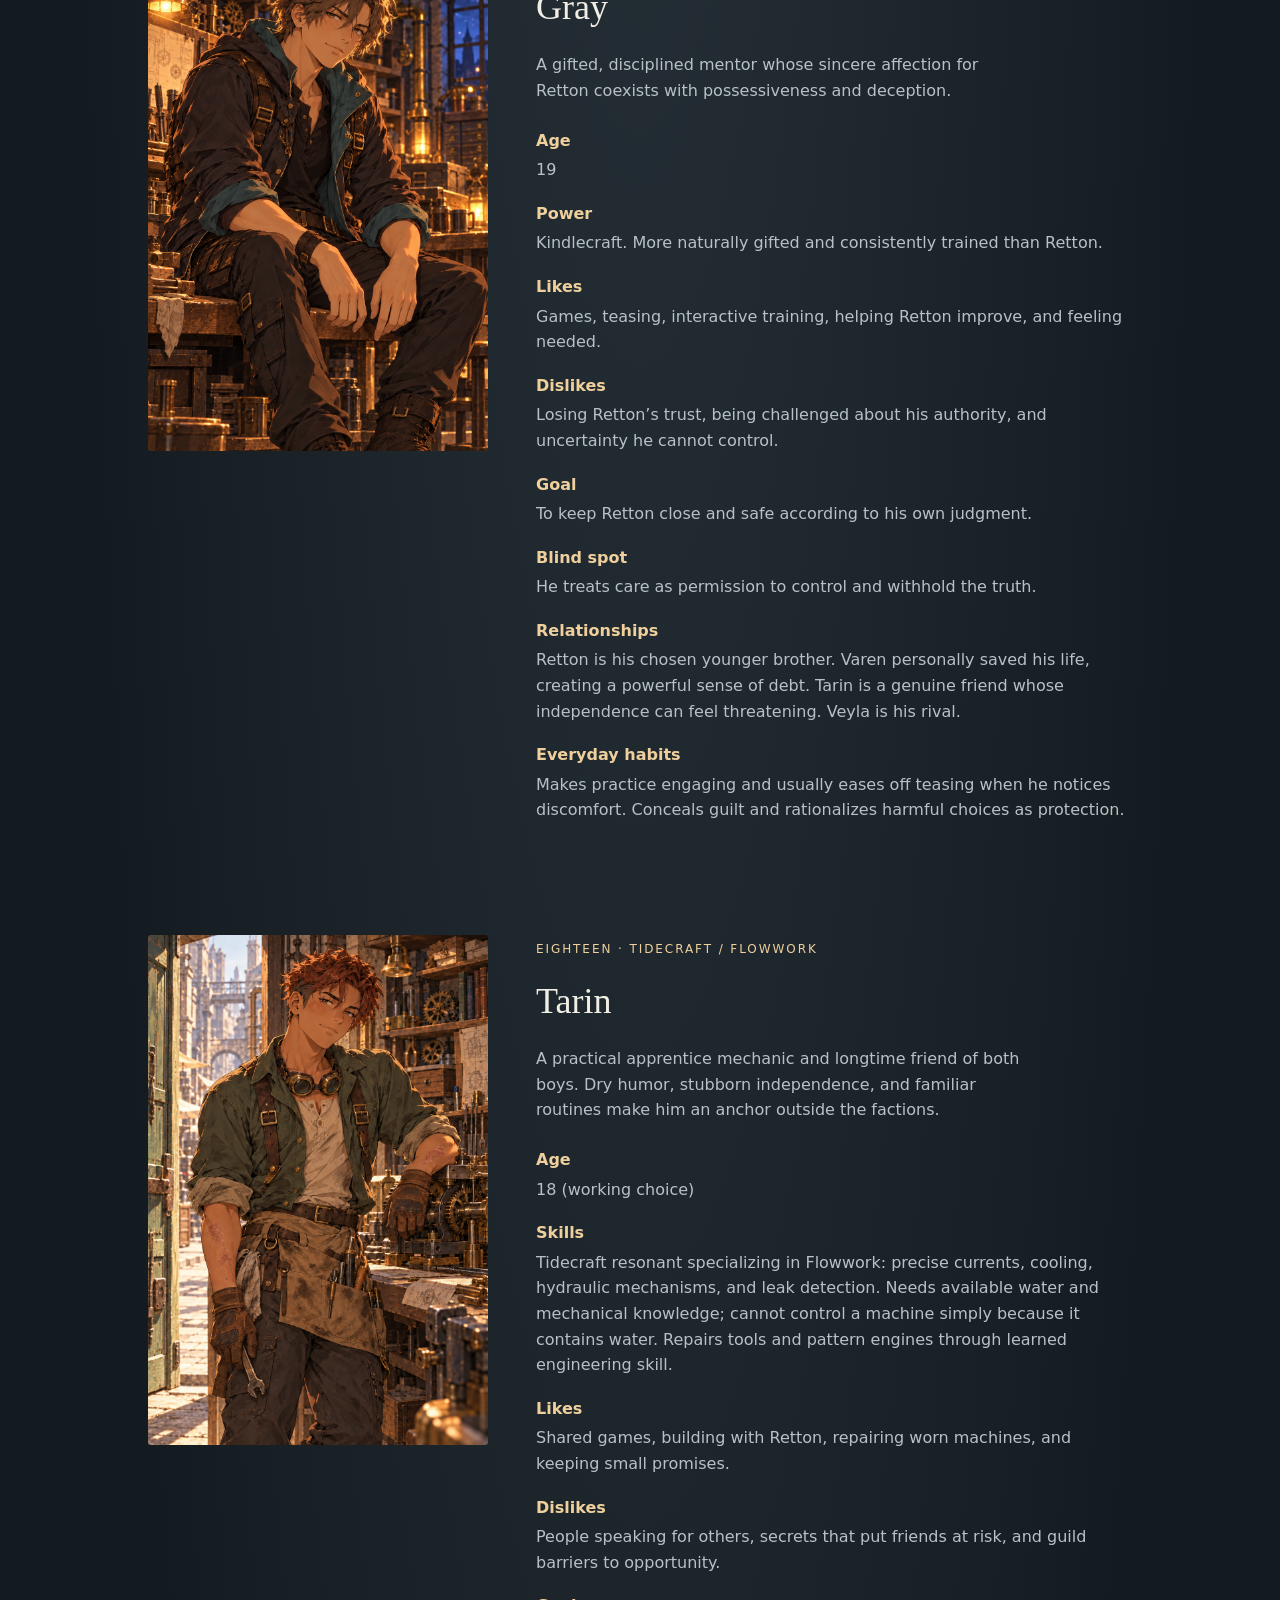
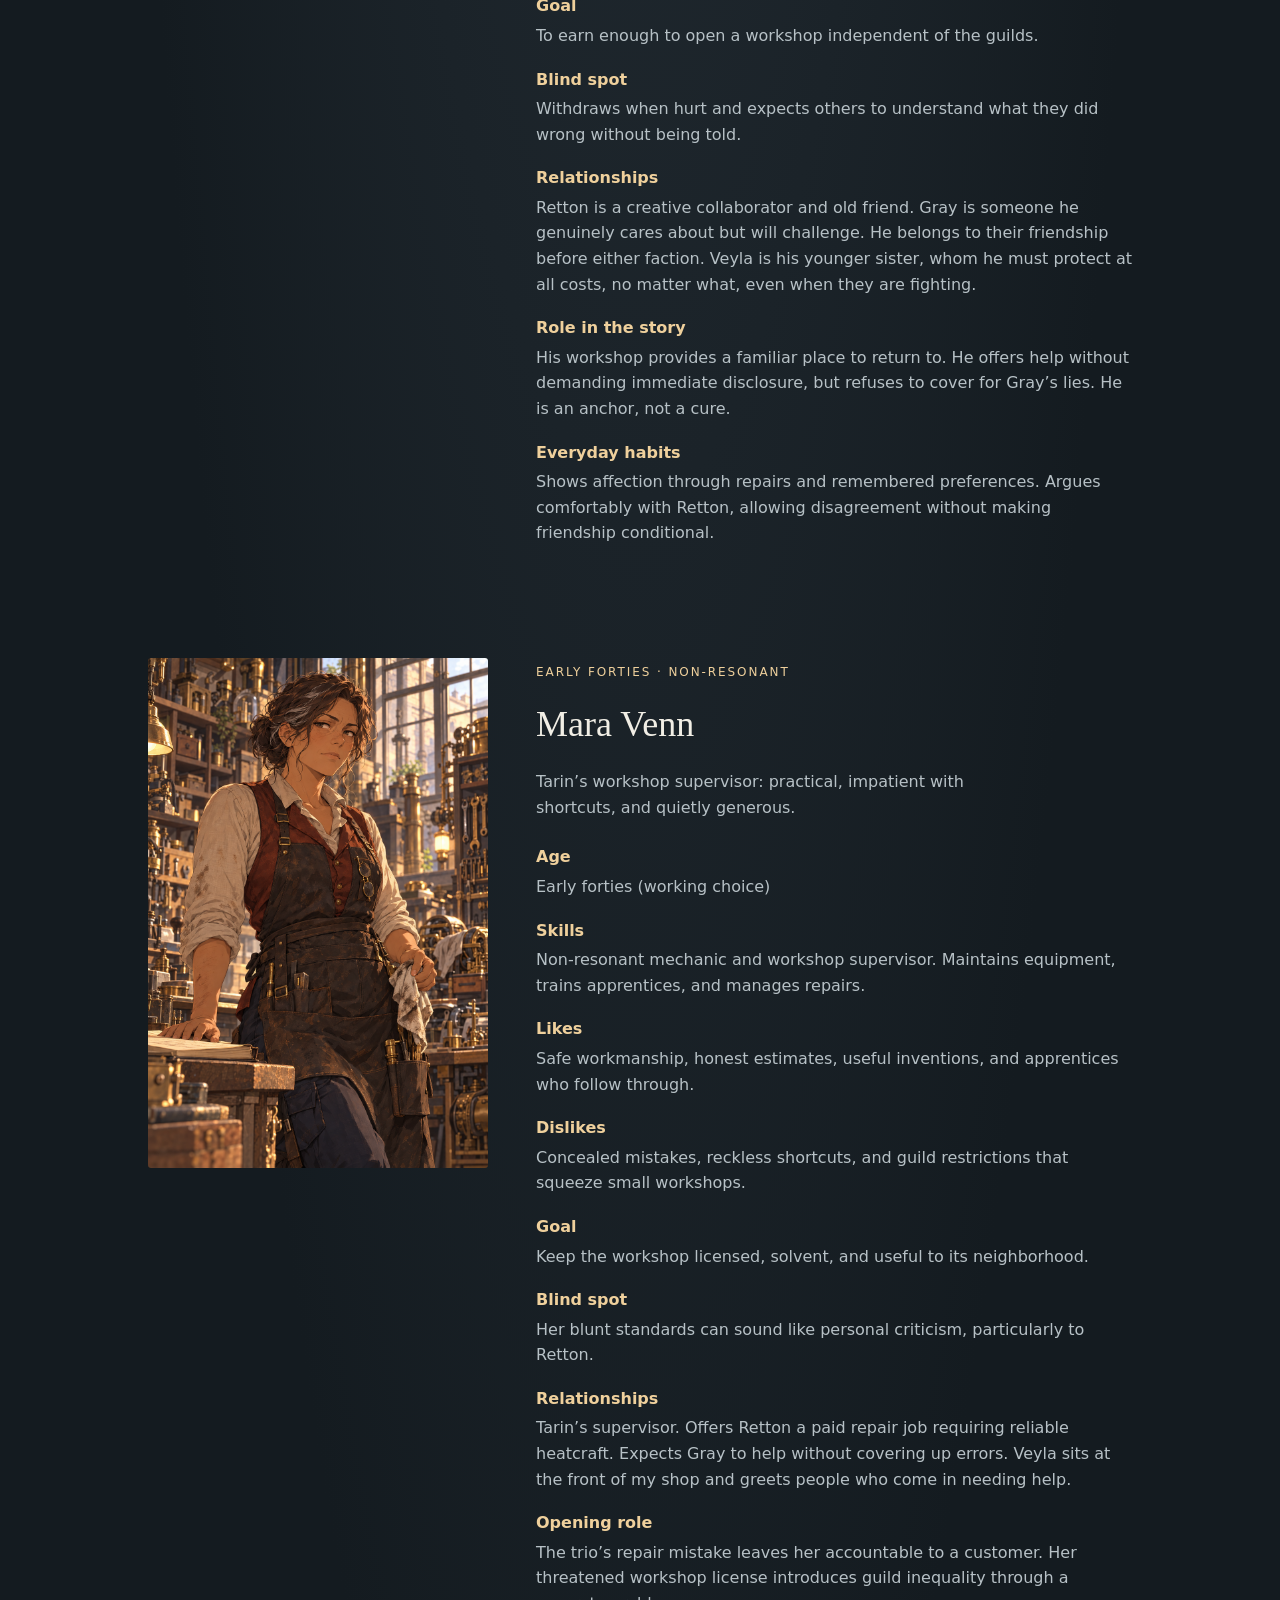
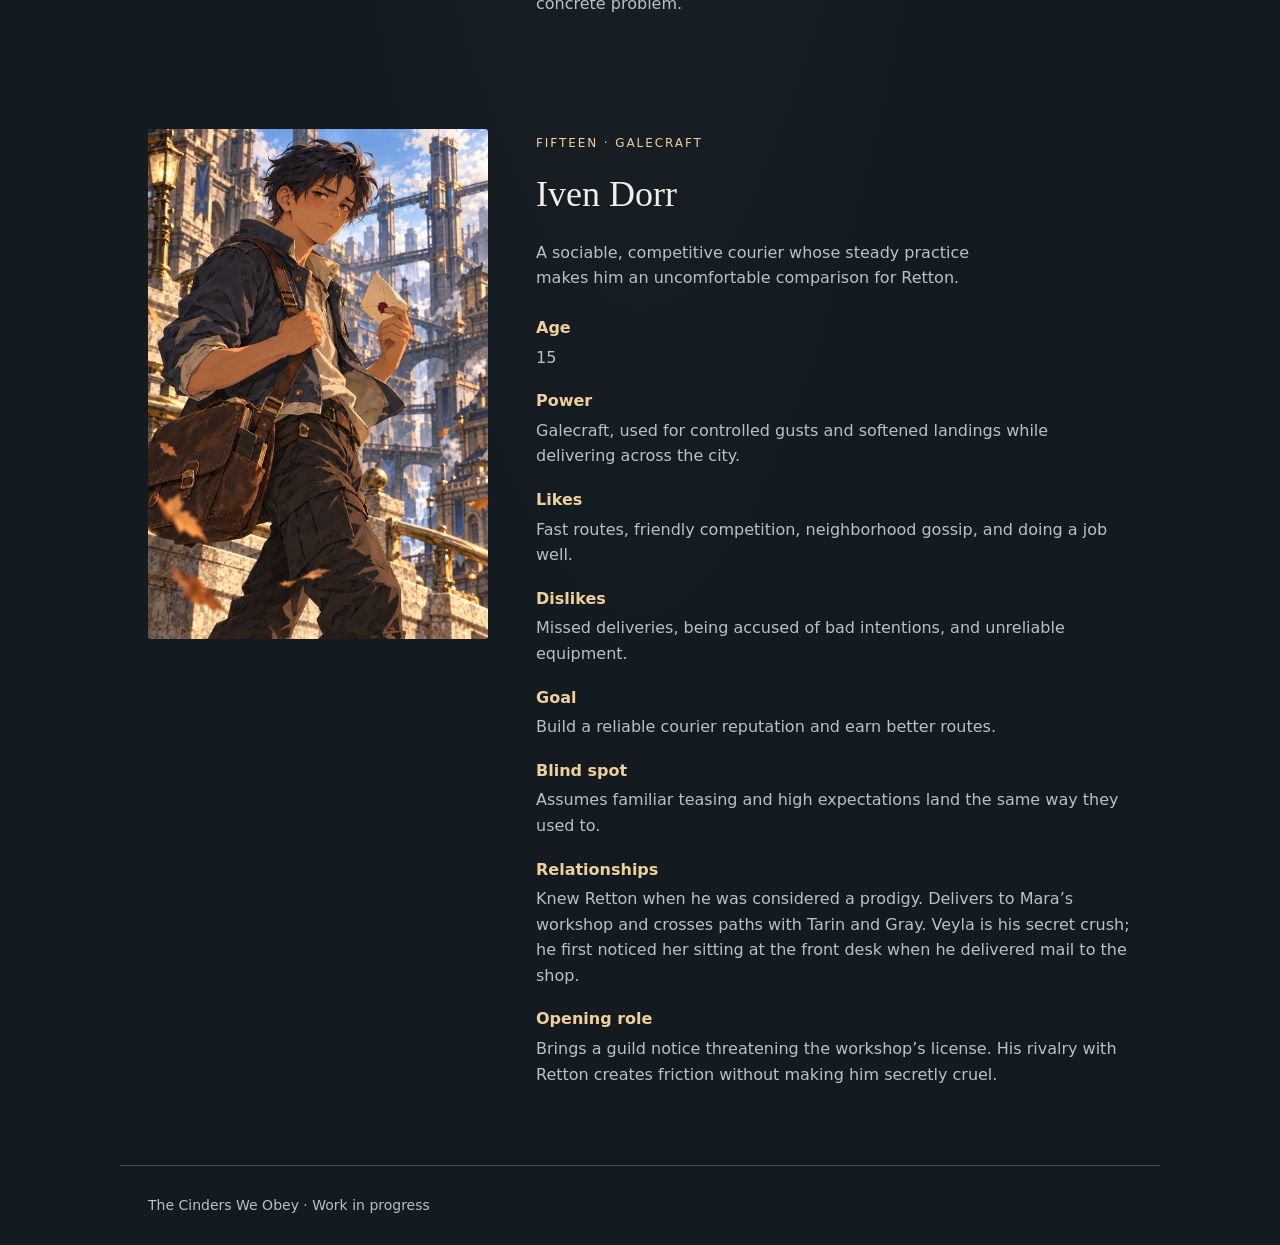
==== commit be6478fd: "Veyla's Relationship changes exspet for Iven" ====
--- a/characters/index.html
+++ b/characters/index.html
@@ -1 +1 @@
-<!doctype html><html lang="en"><head><meta charset="utf-8"><meta name="viewport" content="width=device-width, initial-scale=1"><title>Characters | The Cinders We Obey</title><link rel="stylesheet" href="../style.css?v=6"><script src="../site.js?v=6" defer></script></head><body><a class="skip-link" href="#main-content">Skip to content</a><nav aria-label="Main navigation"><a class="brand" href="../">The Cinders We Obey</a><button class="menu-toggle" type="button" aria-expanded="false" aria-controls="site-links">Menu</button><div id="site-links"><a href="../">Home</a><a href="../reading/">Reading</a><a aria-current="page" href="../characters/">Characters</a><a href="../world/">World</a><a href="../powers/">Resonance Atlas</a><a href="../glossary/">Glossary</a></div></nav><header><span class="eyebrow">The people behind the embers</span><h1>Characters</h1></header><main id="main-content" class="characters"><p class="profile-note">Story-development profiles contain spoilers. New preference details and introduction chapters are working proposals.</p><label class="character-picker" for="character-select">Choose a chapter or character<select id="character-select"><option value="chapter-1">Chapter 1 — all introduced characters</option><option value="retton">　↳ Retton</option><option value="gray">　↳ Gray</option><option value="tarin">　↳ Tarin</option><option value="mara">　↳ Mara Venn</option><option value="iven">　↳ Iven Dorr</option><option value="unassigned">Introduction chapter undecided</option><option value="varen">　↳ Varen</option></select></label><article class="character expanded-profile" data-character="retton" data-chapter="chapter-1"><img src="../assets/retton.png" alt="Retton character portrait" loading="lazy"><div><span class="eyebrow">Sixteen · Kindlecraft</span><h2>Retton</h2><p>Reserved at first, playful and sarcastic with trusted people. Creative, competitive, and anxious about belonging.</p><dl class="profile-facts"><div><dt>Age</dt><dd>16</dd></div><div><dt>Power</dt><dd>Kindlecraft (heatcraft). Former prodigy rebuilding reliability and fundamentals.</dd></div><div><dt>Likes</dt><dd>Programming pattern engines, experiments, inventing games, friendly competition, and learning through practice.</dd></div><div><dt>Dislikes</dt><dd>Repetitive tasks, harsh criticism, feeling excluded, and being treated as incapable.</dd></div><div><dt>Goal</dt><dd>To belong, be valued, and find meaningful work without helping harm others.</dd></div><div><dt>Blind spot</dt><dd>Fear of losing Gray makes him trust Gray’s judgment above his own.</dd></div><div><dt>Relationships</dt><dd>Gray is his mentor and chosen older brother. Tarin is an old friend who shares his projects and offers room to disagree. His parents were present but emotionally inattentive.</dd></div><div><dt>Everyday habits</dt><dd>Teases and talks freely when comfortable; becomes quieter when hurt. Can lose interest in routine but become absorbed in a project.</dd></div></dl></div></article><article class="character expanded-profile" data-character="gray" data-chapter="chapter-1" hidden><img src="../assets/gray.png" alt="Gray character portrait" loading="lazy"><div><span class="eyebrow">Nineteen · Kindlecraft</span><h2>Gray</h2><p>A gifted, disciplined mentor whose sincere affection for Retton coexists with possessiveness and deception.</p><dl class="profile-facts"><div><dt>Age</dt><dd>19</dd></div><div><dt>Power</dt><dd>Kindlecraft. More naturally gifted and consistently trained than Retton.</dd></div><div><dt>Likes</dt><dd>Games, teasing, interactive training, helping Retton improve, and feeling needed.</dd></div><div><dt>Dislikes</dt><dd>Losing Retton’s trust, being challenged about his authority, and uncertainty he cannot control.</dd></div><div><dt>Goal</dt><dd>To keep Retton close and safe according to his own judgment.</dd></div><div><dt>Blind spot</dt><dd>He treats care as permission to control and withhold the truth.</dd></div><div><dt>Relationships</dt><dd>Retton is his chosen younger brother. Varen personally saved his life, creating a powerful sense of debt. Tarin is a genuine friend whose independence can feel threatening.</dd></div><div><dt>Everyday habits</dt><dd>Makes practice engaging and usually eases off teasing when he notices discomfort. Conceals guilt and rationalizes harmful choices as protection.</dd></div></dl></div></article><article class="character expanded-profile" data-character="tarin" data-chapter="chapter-1" hidden><img src="../assets/tarin.png" alt="Tarin in his repair shop, wearing leather work gloves and grease-marked clothes, with healed burn scars on his forearms" loading="lazy"><div><span class="eyebrow">Eighteen · Tidecraft / Flowwork</span><h2>Tarin</h2><p>A practical apprentice mechanic and longtime friend of both boys. Dry humor, stubborn independence, and familiar routines make him an anchor outside the factions.</p><dl class="profile-facts"><div><dt>Age</dt><dd>18 (working choice)</dd></div><div><dt>Skills</dt><dd>Tidecraft resonant specializing in Flowwork: precise currents, cooling, hydraulic mechanisms, and leak detection. Needs available water and mechanical knowledge; cannot control a machine simply because it contains water. Repairs tools and pattern engines through learned engineering skill.</dd></div><div><dt>Likes</dt><dd>Shared games, building with Retton, repairing worn machines, and keeping small promises.</dd></div><div><dt>Dislikes</dt><dd>People speaking for others, secrets that put friends at risk, and guild barriers to opportunity.</dd></div><div><dt>Goal</dt><dd>To earn enough to open a workshop independent of the guilds.</dd></div><div><dt>Blind spot</dt><dd>Withdraws when hurt and expects others to understand what they did wrong without being told.</dd></div><div><dt>Relationships</dt><dd>Retton is a creative collaborator and old friend. Gray is someone he genuinely cares about but will challenge. He belongs to their friendship before either faction.</dd></div><div><dt>Role in the story</dt><dd>His workshop provides a familiar place to return to. He offers help without demanding immediate disclosure, but refuses to cover for Gray’s lies. He is an anchor, not a cure.</dd></div><div><dt>Everyday habits</dt><dd>Shows affection through repairs and remembered preferences. Argues comfortably with Retton, allowing disagreement without making friendship conditional.</dd></div></dl></div></article><article class="character expanded-profile" data-character="varen" data-chapter="unassigned" hidden><img src="../assets/varen.png" alt="Varen character portrait" loading="lazy"><div><span class="eyebrow">Director · Affinity undecided</span><h2>Varen</h2><p>Composed, patient, and politically ambitious. He believes his rule helps people while knowingly making freedom depend on obedience.</p><dl class="profile-facts"><div><dt>Age</dt><dd>Not decided; current portrait suggests late forties to early fifties.</dd></div><div><dt>Power</dt><dd>Affinity undecided. His authority comes from institutions, choices, and deception, not an obedience power.</dd></div><div><dt>Likes</dt><dd>Order, patient planning, useful loyalty, and presenting himself as a stabilizing influence.</dd></div><div><dt>Dislikes</dt><dd>Dissent that threatens his authority, losing useful followers, and limits on his control.</dd></div><div><dt>Goal</dt><dd>To replace existing inequality with political order under his own leadership.</dd></div><div><dt>Blind spot</dt><dd>Believes the benefits of his rule justify denying others a genuine choice.</dd></div><div><dt>Relationships</dt><dd>Gray feels indebted to him after being saved. Retton encounters his agenda mostly through Gray. He leads both factions, hiding behind a figurehead in the second.</dd></div><div><dt>Everyday habits</dt><dd>Speaks calmly, works through intermediaries, and reassures others while keeping crucial information private.</dd></div></dl></div></article><article class="character expanded-profile" data-character="mara" data-chapter="chapter-1" hidden><img src="../assets/mara.png" alt="Mara Venn character portrait" loading="lazy"><div><span class="eyebrow">Early forties · Non-resonant</span><h2>Mara Venn</h2><p>Tarin’s workshop supervisor: practical, impatient with shortcuts, and quietly generous.</p><dl class="profile-facts"><div><dt>Age</dt><dd>Early forties (working choice)</dd></div><div><dt>Skills</dt><dd>Non-resonant mechanic and workshop supervisor. Maintains equipment, trains apprentices, and manages repairs.</dd></div><div><dt>Likes</dt><dd>Safe workmanship, honest estimates, useful inventions, and apprentices who follow through.</dd></div><div><dt>Dislikes</dt><dd>Concealed mistakes, reckless shortcuts, and guild restrictions that squeeze small workshops.</dd></div><div><dt>Goal</dt><dd>Keep the workshop licensed, solvent, and useful to its neighborhood.</dd></div><div><dt>Blind spot</dt><dd>Her blunt standards can sound like personal criticism, particularly to Retton.</dd></div><div><dt>Relationships</dt><dd>Tarin’s supervisor. Offers Retton a paid repair job requiring reliable heatcraft. Expects Gray to help without covering up errors.</dd></div><div><dt>Opening role</dt><dd>The trio’s repair mistake leaves her accountable to a customer. Her threatened workshop license introduces guild inequality through a concrete problem.</dd></div></dl></div></article><article class="character expanded-profile" data-character="iven" data-chapter="chapter-1" hidden><img src="../assets/iven.png" alt="Iven Dorr character portrait" loading="lazy"><div><span class="eyebrow">Fifteen · Galecraft</span><h2>Iven Dorr</h2><p>A sociable, competitive courier whose steady practice makes him an uncomfortable comparison for Retton.</p><dl class="profile-facts"><div><dt>Age</dt><dd>15</dd></div><div><dt>Power</dt><dd>Galecraft, used for controlled gusts and softened landings while delivering across the city.</dd></div><div><dt>Likes</dt><dd>Fast routes, friendly competition, neighborhood gossip, and doing a job well.</dd></div><div><dt>Dislikes</dt><dd>Missed deliveries, being accused of bad intentions, and unreliable equipment.</dd></div><div><dt>Goal</dt><dd>Build a reliable courier reputation and earn better routes.</dd></div><div><dt>Blind spot</dt><dd>Assumes familiar teasing and high expectations land the same way they used to.</dd></div><div><dt>Relationships</dt><dd>Knew Retton when he was considered a prodigy. Delivers to Mara’s workshop and crosses paths with Tarin and Gray.</dd></div><div><dt>Opening role</dt><dd>Brings a guild notice threatening the workshop’s license. His rivalry with Retton creates friction without making him secretly cruel.</dd></div></dl></div></article></main><footer class="site-footer">The Cinders We Obey · Work in progress</footer></body></html>+<!doctype html><html lang="en"><head><meta charset="utf-8"><meta name="viewport" content="width=device-width, initial-scale=1"><title>Characters | The Cinders We Obey</title><link rel="stylesheet" href="../style.css?v=6"><script src="../site.js?v=6" defer></script></head><body><a class="skip-link" href="#main-content">Skip to content</a><nav aria-label="Main navigation"><a class="brand" href="../">The Cinders We Obey</a><button class="menu-toggle" type="button" aria-expanded="false" aria-controls="site-links">Menu</button><div id="site-links"><a href="../">Home</a><a href="../reading/">Reading</a><a aria-current="page" href="../characters/">Characters</a><a href="../world/">World</a><a href="../powers/">Resonance Atlas</a><a href="../glossary/">Glossary</a></div></nav><header><span class="eyebrow">The people behind the embers</span><h1>Characters</h1></header><main id="main-content" class="characters"><p class="profile-note">Story-development profiles contain spoilers. New preference details and introduction chapters are working proposals.</p><label class="character-picker" for="character-select">Choose a chapter or character<select id="character-select"><option value="chapter-1">Chapter 1 — all introduced characters</option><option value="retton">　↳ Retton</option><option value="gray">　↳ Gray</option><option value="tarin">　↳ Tarin</option><option value="mara">　↳ Mara Venn</option><option value="iven">　↳ Iven Dorr</option><option value="chapter-3">Chapter 3 — all introduced characters</option><option value="veyla">　↳ Veyla</option><option value="unassigned">Introduction chapter undecided</option><option value="varen">　↳ Varen</option></select></label><article class="character expanded-profile" data-character="retton" data-chapter="chapter-1"><img src="../assets/retton.png" alt="Retton character portrait" loading="lazy"><div><span class="eyebrow">Sixteen · Kindlecraft</span><h2>Retton</h2><p>Reserved at first, playful and sarcastic with trusted people. Creative, competitive, and anxious about belonging.</p><dl class="profile-facts"><div><dt>Age</dt><dd>16</dd></div><div><dt>Power</dt><dd>Kindlecraft (heatcraft). Former prodigy rebuilding reliability and fundamentals.</dd></div><div><dt>Likes</dt><dd>Programming pattern engines, experiments, inventing games, friendly competition, and learning through practice.</dd></div><div><dt>Dislikes</dt><dd>Repetitive tasks, harsh criticism, feeling excluded, and being treated as incapable.</dd></div><div><dt>Goal</dt><dd>To belong, be valued, and find meaningful work without helping harm others.</dd></div><div><dt>Blind spot</dt><dd>Fear of losing Gray makes him trust Gray’s judgment above his own.</dd></div><div><dt>Relationships</dt><dd>Gray is his mentor and chosen older brother. Tarin is an old friend who shares his projects and offers room to disagree. His parents were present but emotionally inattentive. Veyla is the girl who shares his non-magic classes and Tarin’s younger sister.</dd></div><div><dt>Everyday habits</dt><dd>Teases and talks freely when comfortable; becomes quieter when hurt. Can lose interest in routine but become absorbed in a project.</dd></div></dl></div></article><article class="character expanded-profile" data-character="gray" data-chapter="chapter-1" hidden><img src="../assets/gray.png" alt="Gray character portrait" loading="lazy"><div><span class="eyebrow">Nineteen · Kindlecraft</span><h2>Gray</h2><p>A gifted, disciplined mentor whose sincere affection for Retton coexists with possessiveness and deception.</p><dl class="profile-facts"><div><dt>Age</dt><dd>19</dd></div><div><dt>Power</dt><dd>Kindlecraft. More naturally gifted and consistently trained than Retton.</dd></div><div><dt>Likes</dt><dd>Games, teasing, interactive training, helping Retton improve, and feeling needed.</dd></div><div><dt>Dislikes</dt><dd>Losing Retton’s trust, being challenged about his authority, and uncertainty he cannot control.</dd></div><div><dt>Goal</dt><dd>To keep Retton close and safe according to his own judgment.</dd></div><div><dt>Blind spot</dt><dd>He treats care as permission to control and withhold the truth.</dd></div><div><dt>Relationships</dt><dd>Retton is his chosen younger brother. Varen personally saved his life, creating a powerful sense of debt. Tarin is a genuine friend whose independence can feel threatening. Veyla is his rival.</dd></div><div><dt>Everyday habits</dt><dd>Makes practice engaging and usually eases off teasing when he notices discomfort. Conceals guilt and rationalizes harmful choices as protection.</dd></div></dl></div></article><article class="character expanded-profile" data-character="tarin" data-chapter="chapter-1" hidden><img src="../assets/tarin.png" alt="Tarin in his repair shop, wearing leather work gloves and grease-marked clothes, with healed burn scars on his forearms" loading="lazy"><div><span class="eyebrow">Eighteen · Tidecraft / Flowwork</span><h2>Tarin</h2><p>A practical apprentice mechanic and longtime friend of both boys. Dry humor, stubborn independence, and familiar routines make him an anchor outside the factions.</p><dl class="profile-facts"><div><dt>Age</dt><dd>18 (working choice)</dd></div><div><dt>Skills</dt><dd>Tidecraft resonant specializing in Flowwork: precise currents, cooling, hydraulic mechanisms, and leak detection. Needs available water and mechanical knowledge; cannot control a machine simply because it contains water. Repairs tools and pattern engines through learned engineering skill.</dd></div><div><dt>Likes</dt><dd>Shared games, building with Retton, repairing worn machines, and keeping small promises.</dd></div><div><dt>Dislikes</dt><dd>People speaking for others, secrets that put friends at risk, and guild barriers to opportunity.</dd></div><div><dt>Goal</dt><dd>To earn enough to open a workshop independent of the guilds.</dd></div><div><dt>Blind spot</dt><dd>Withdraws when hurt and expects others to understand what they did wrong without being told.</dd></div><div><dt>Relationships</dt><dd>Retton is a creative collaborator and old friend. Gray is someone he genuinely cares about but will challenge. He belongs to their friendship before either faction. Veyla is his younger sister, whom he must protect at all costs, no matter what, even when they are fighting.</dd></div><div><dt>Role in the story</dt><dd>His workshop provides a familiar place to return to. He offers help without demanding immediate disclosure, but refuses to cover for Gray’s lies. He is an anchor, not a cure.</dd></div><div><dt>Everyday habits</dt><dd>Shows affection through repairs and remembered preferences. Argues comfortably with Retton, allowing disagreement without making friendship conditional.</dd></div></dl></div></article><article class="character expanded-profile" data-character="varen" data-chapter="unassigned" hidden><img src="../assets/varen.png" alt="Varen character portrait" loading="lazy"><div><span class="eyebrow">Director · Affinity undecided</span><h2>Varen</h2><p>Composed, patient, and politically ambitious. He believes his rule helps people while knowingly making freedom depend on obedience.</p><dl class="profile-facts"><div><dt>Age</dt><dd>Not decided; current portrait suggests late forties to early fifties.</dd></div><div><dt>Power</dt><dd>Affinity undecided. His authority comes from institutions, choices, and deception, not an obedience power.</dd></div><div><dt>Likes</dt><dd>Order, patient planning, useful loyalty, and presenting himself as a stabilizing influence.</dd></div><div><dt>Dislikes</dt><dd>Dissent that threatens his authority, losing useful followers, and limits on his control.</dd></div><div><dt>Goal</dt><dd>To replace existing inequality with political order under his own leadership.</dd></div><div><dt>Blind spot</dt><dd>Believes the benefits of his rule justify denying others a genuine choice.</dd></div><div><dt>Relationships</dt><dd>Gray feels indebted to him after being saved. Retton encounters his agenda mostly through Gray. He leads both factions, hiding behind a figurehead in the second.</dd></div><div><dt>Everyday habits</dt><dd>Speaks calmly, works through intermediaries, and reassures others while keeping crucial information private.</dd></div></dl></div></article><article class="character expanded-profile" data-character="mara" data-chapter="chapter-1" hidden><img src="../assets/mara.png" alt="Mara Venn character portrait" loading="lazy"><div><span class="eyebrow">Early forties · Non-resonant</span><h2>Mara Venn</h2><p>Tarin’s workshop supervisor: practical, impatient with shortcuts, and quietly generous.</p><dl class="profile-facts"><div><dt>Age</dt><dd>Early forties (working choice)</dd></div><div><dt>Skills</dt><dd>Non-resonant mechanic and workshop supervisor. Maintains equipment, trains apprentices, and manages repairs.</dd></div><div><dt>Likes</dt><dd>Safe workmanship, honest estimates, useful inventions, and apprentices who follow through.</dd></div><div><dt>Dislikes</dt><dd>Concealed mistakes, reckless shortcuts, and guild restrictions that squeeze small workshops.</dd></div><div><dt>Goal</dt><dd>Keep the workshop licensed, solvent, and useful to its neighborhood.</dd></div><div><dt>Blind spot</dt><dd>Her blunt standards can sound like personal criticism, particularly to Retton.</dd></div><div><dt>Relationships</dt><dd>Tarin’s supervisor. Offers Retton a paid repair job requiring reliable heatcraft. Expects Gray to help without covering up errors. Veyla sits at the front of my shop and greets people who come in needing help.</dd></div><div><dt>Opening role</dt><dd>The trio’s repair mistake leaves her accountable to a customer. Her threatened workshop license introduces guild inequality through a concrete problem.</dd></div></dl></div></article><article class="character expanded-profile" data-character="iven" data-chapter="chapter-1" hidden><img src="../assets/iven.png" alt="Iven Dorr character portrait" loading="lazy"><div><span class="eyebrow">Fifteen · Galecraft</span><h2>Iven Dorr</h2><p>A sociable, competitive courier whose steady practice makes him an uncomfortable comparison for Retton.</p><dl class="profile-facts"><div><dt>Age</dt><dd>15</dd></div><div><dt>Power</dt><dd>Galecraft, used for controlled gusts and softened landings while delivering across the city.</dd></div><div><dt>Likes</dt><dd>Fast routes, friendly competition, neighborhood gossip, and doing a job well.</dd></div><div><dt>Dislikes</dt><dd>Missed deliveries, being accused of bad intentions, and unreliable equipment.</dd></div><div><dt>Goal</dt><dd>Build a reliable courier reputation and earn better routes.</dd></div><div><dt>Blind spot</dt><dd>Assumes familiar teasing and high expectations land the same way they used to.</dd></div><div><dt>Relationships</dt><dd>Knew Retton when he was considered a prodigy. Delivers to Mara’s workshop and crosses paths with Tarin and Gray. Veyla is his secret crush; he first noticed her sitting at the front desk when he delivered mail to the shop.</dd></div><div><dt>Opening role</dt><dd>Brings a guild notice threatening the workshop’s license. His rivalry with Retton creates friction without making him secretly cruel.</dd></div></dl></div></article><article class="character expanded-profile" data-character="veyla" data-chapter="chapter-3" hidden><img src="../assets/veyla.png" alt="Veyla character portrait" loading="lazy"><div><span class="eyebrow">Sixteen · Kindlecraft</span><h2>Veyla</h2><p>Confident, sarcastic, stubborn, and fiercely competitive. Loves teasing Tarin and challenging people who underestimate her. She looks up to her older brother but hates being treated like a little kid who needs his protection. When things get serious, she refuses to back down easily.</p><dl class="profile-facts"><div><dt>Age</dt><dd>16</dd></div><div><dt>Power</dt><dd>Kindlecraft (heatcraft). A versatile user who combines precise heat control, practical engineering, and combat applications. Creative and capable, but can push her abilities too far when frustrated.</dd></div><div><dt>Likes</dt><dd>Sparring, races, strategy games, friendly competition, challenging herself, proving her abilities, and finding opportunities to stand on her own.</dd></div><div><dt>Dislikes</dt><dd>Being treated like a child, being underestimated, people assuming she is only talented because of Tarin, repeated failures, and being told she cannot handle something herself.</dd></div><div><dt>Goal</dt><dd>To find her own path and earn recognition for her individual skills and accomplishments, rather than always being known as Tarin’s younger sister.</dd></div><div><dt>Blind spot</dt><dd>When something goes wrong, she becomes frustrated and pushes herself too hard instead of stepping back. Her stubbornness makes it difficult for her to recognize when she needs a break or help.</dd></div><div><dt>Biggest fear</dt><dd>Losing Tarin or damaging their relationship as she tries to become independent. She wants him to trust her capabilities without growing distant from him.</dd></div><div><dt>Relationships</dt><dd>Tarin is her older brother and someone she deeply admires. She loves him, but his overprotectiveness can make her feel underestimated. She usually responds with jokes and sarcasm first, becoming serious if he refuses to listen. Despite their disagreements, she is fiercely loyal and protective of him. She wants their relationship to be one of mutual trust, where they can protect and depend on each other. Retton shares her non-magic classes and is Tarin’s friend. Gray is her rival.</dd></div><div><dt>Role in the story</dt><dd>A determined young Kindlecraft user who wants to establish an identity separate from her brother’s. Her competitiveness and inventive approach make her capable in both challenges and practical situations, while her frustration with failure creates room for growth. Her central struggle is learning to become independent without fearing that independence will cost her the relationship she values most.</dd></div><div><dt>Everyday habits</dt><dd>Teases Tarin whenever he gets overprotective. Turns ordinary activities into competitions. Enjoys sparring, racing, and strategy games. Takes meaningful losses personally, even when she handles friendly defeats with good humor. When an experiment fails, she tends to keep trying long after she should take a break. Shows affection through fierce loyalty and protective actions rather than openly expressing her feelings.</dd></div></dl></div></article></main><footer class="site-footer">The Cinders We Obey · Work in progress</footer></body></html>
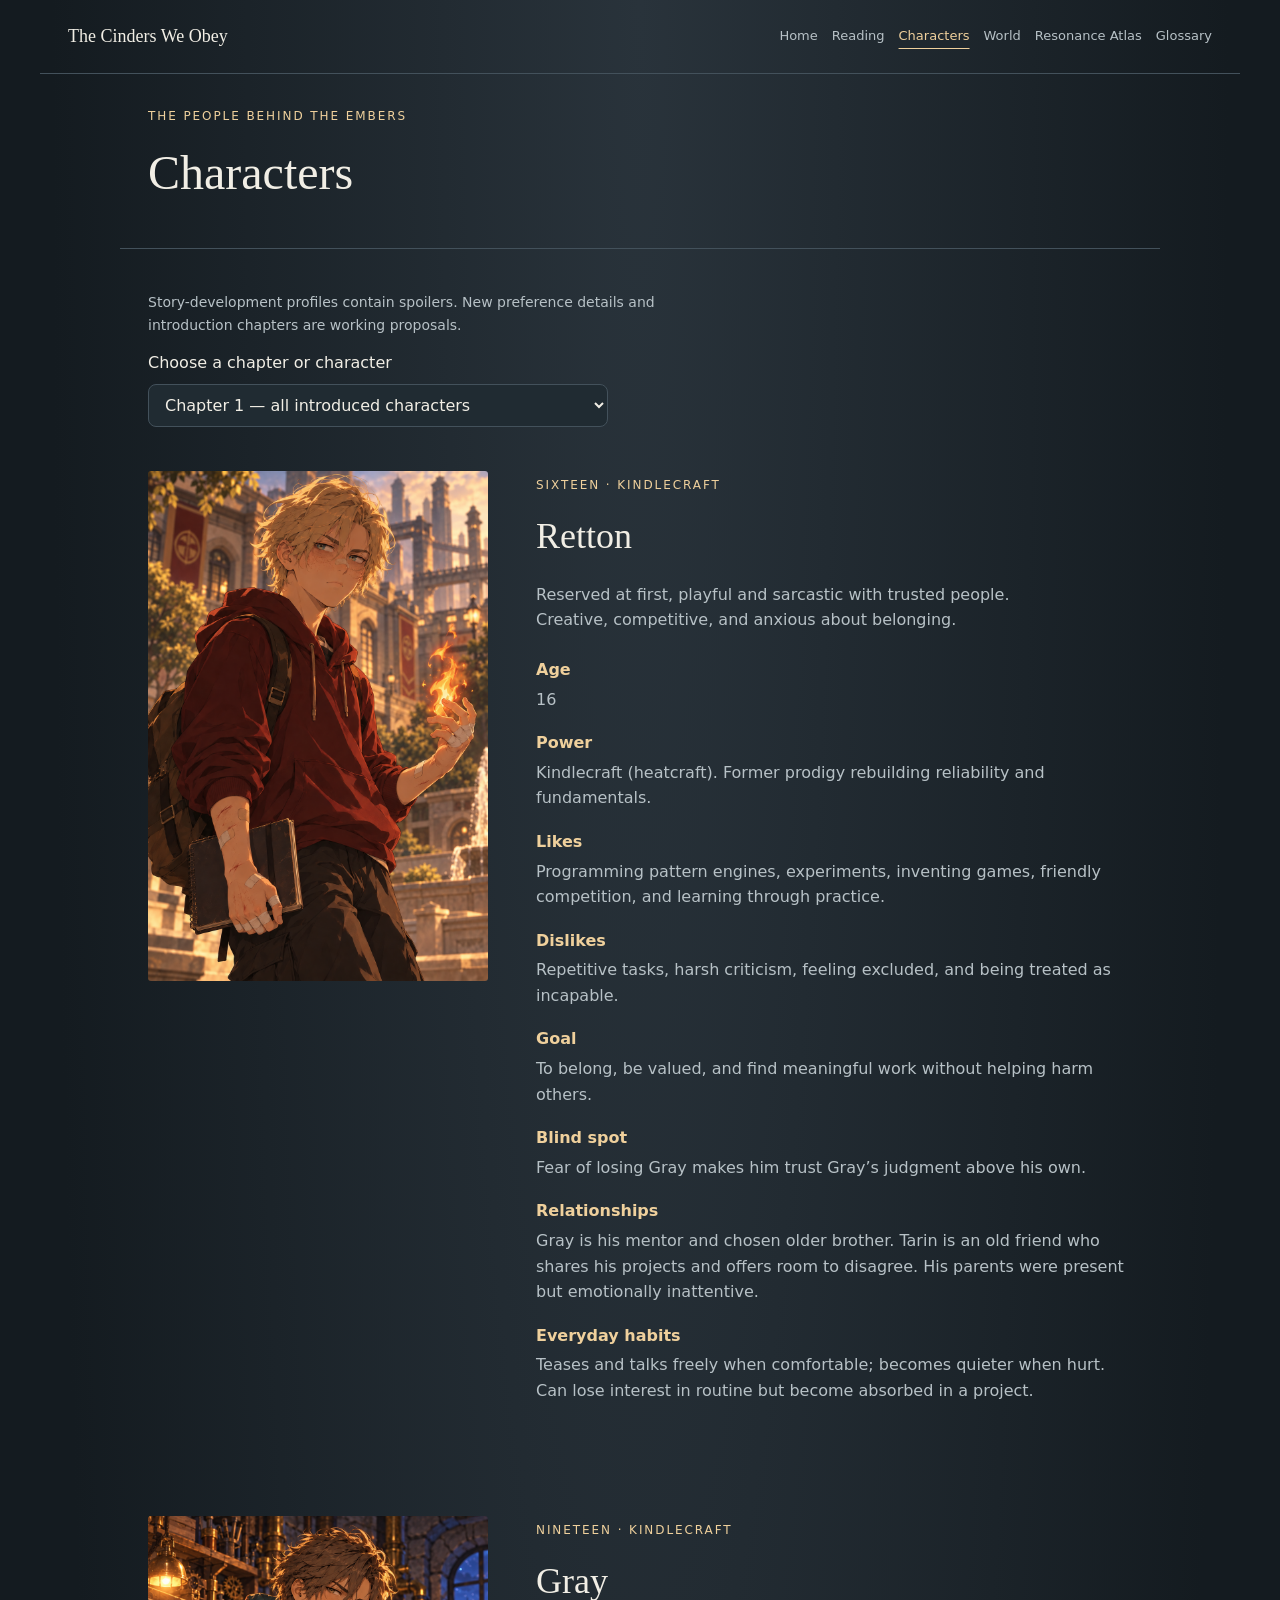
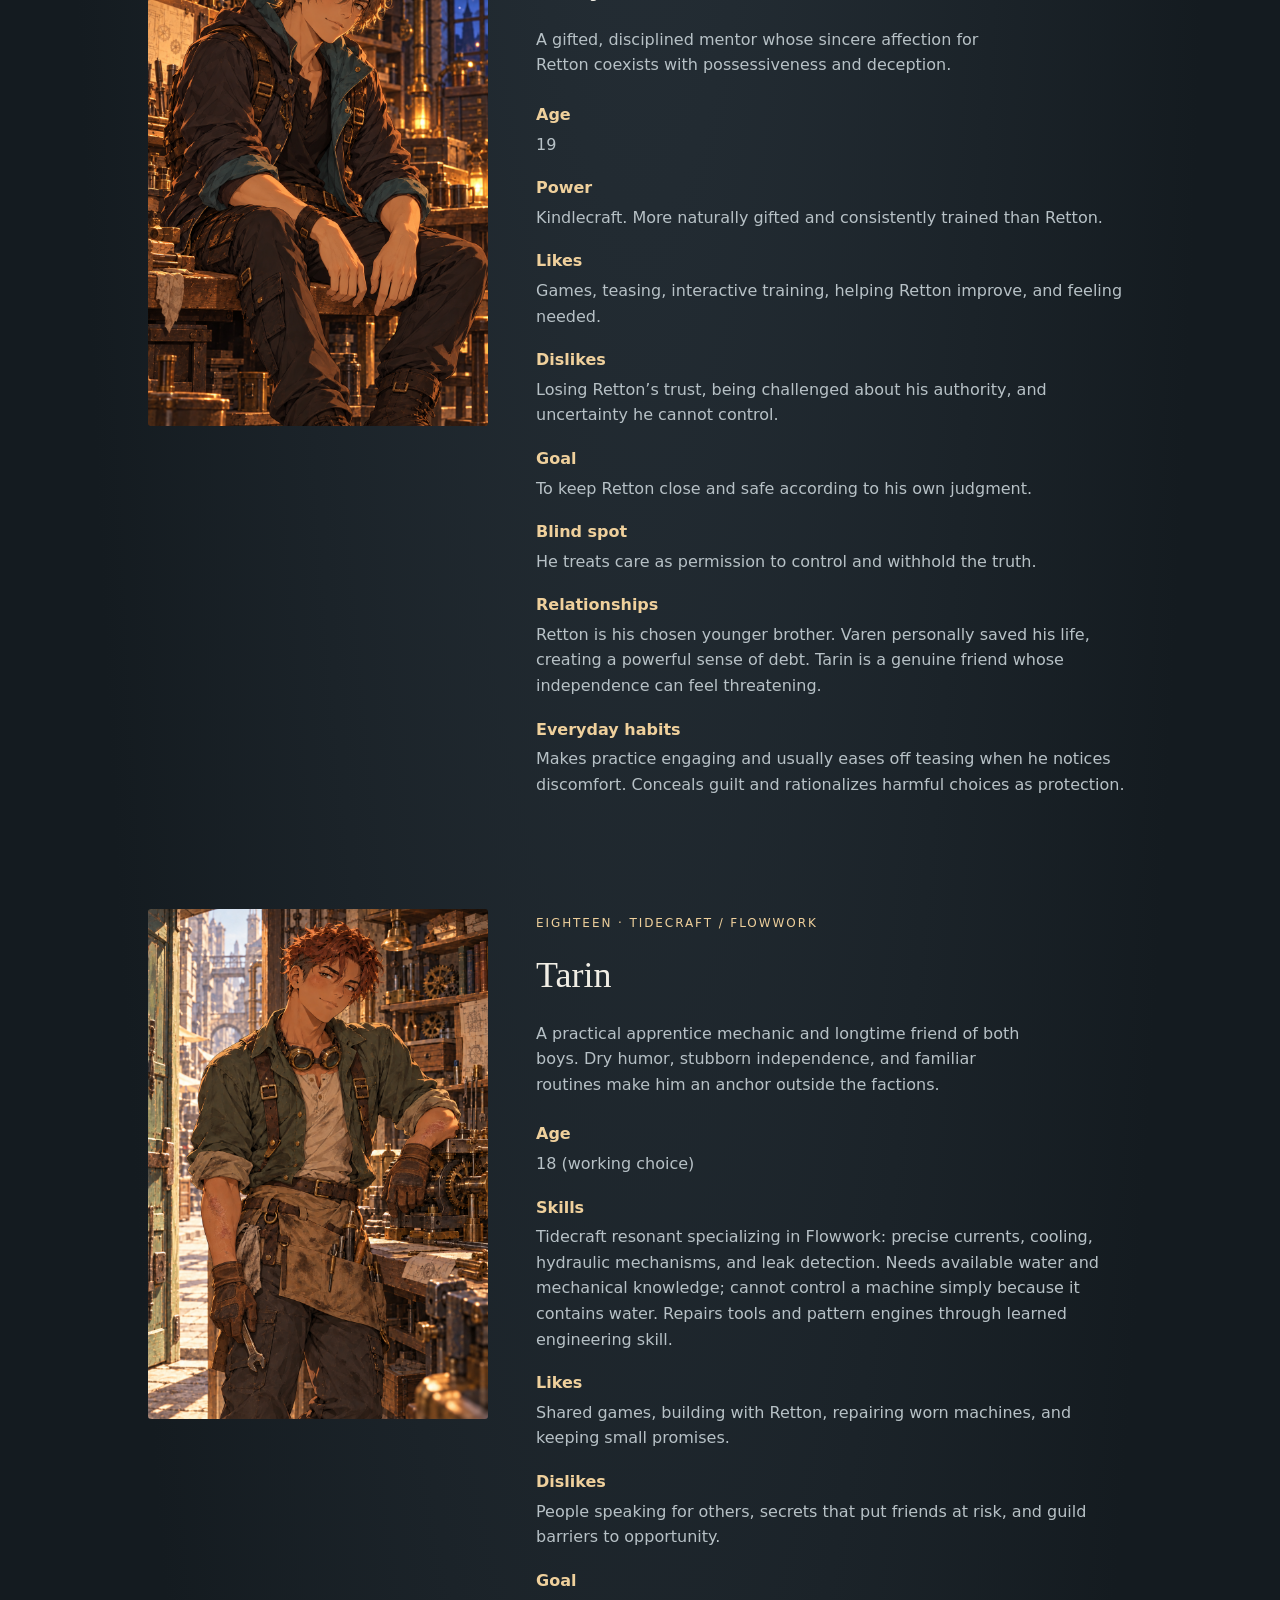
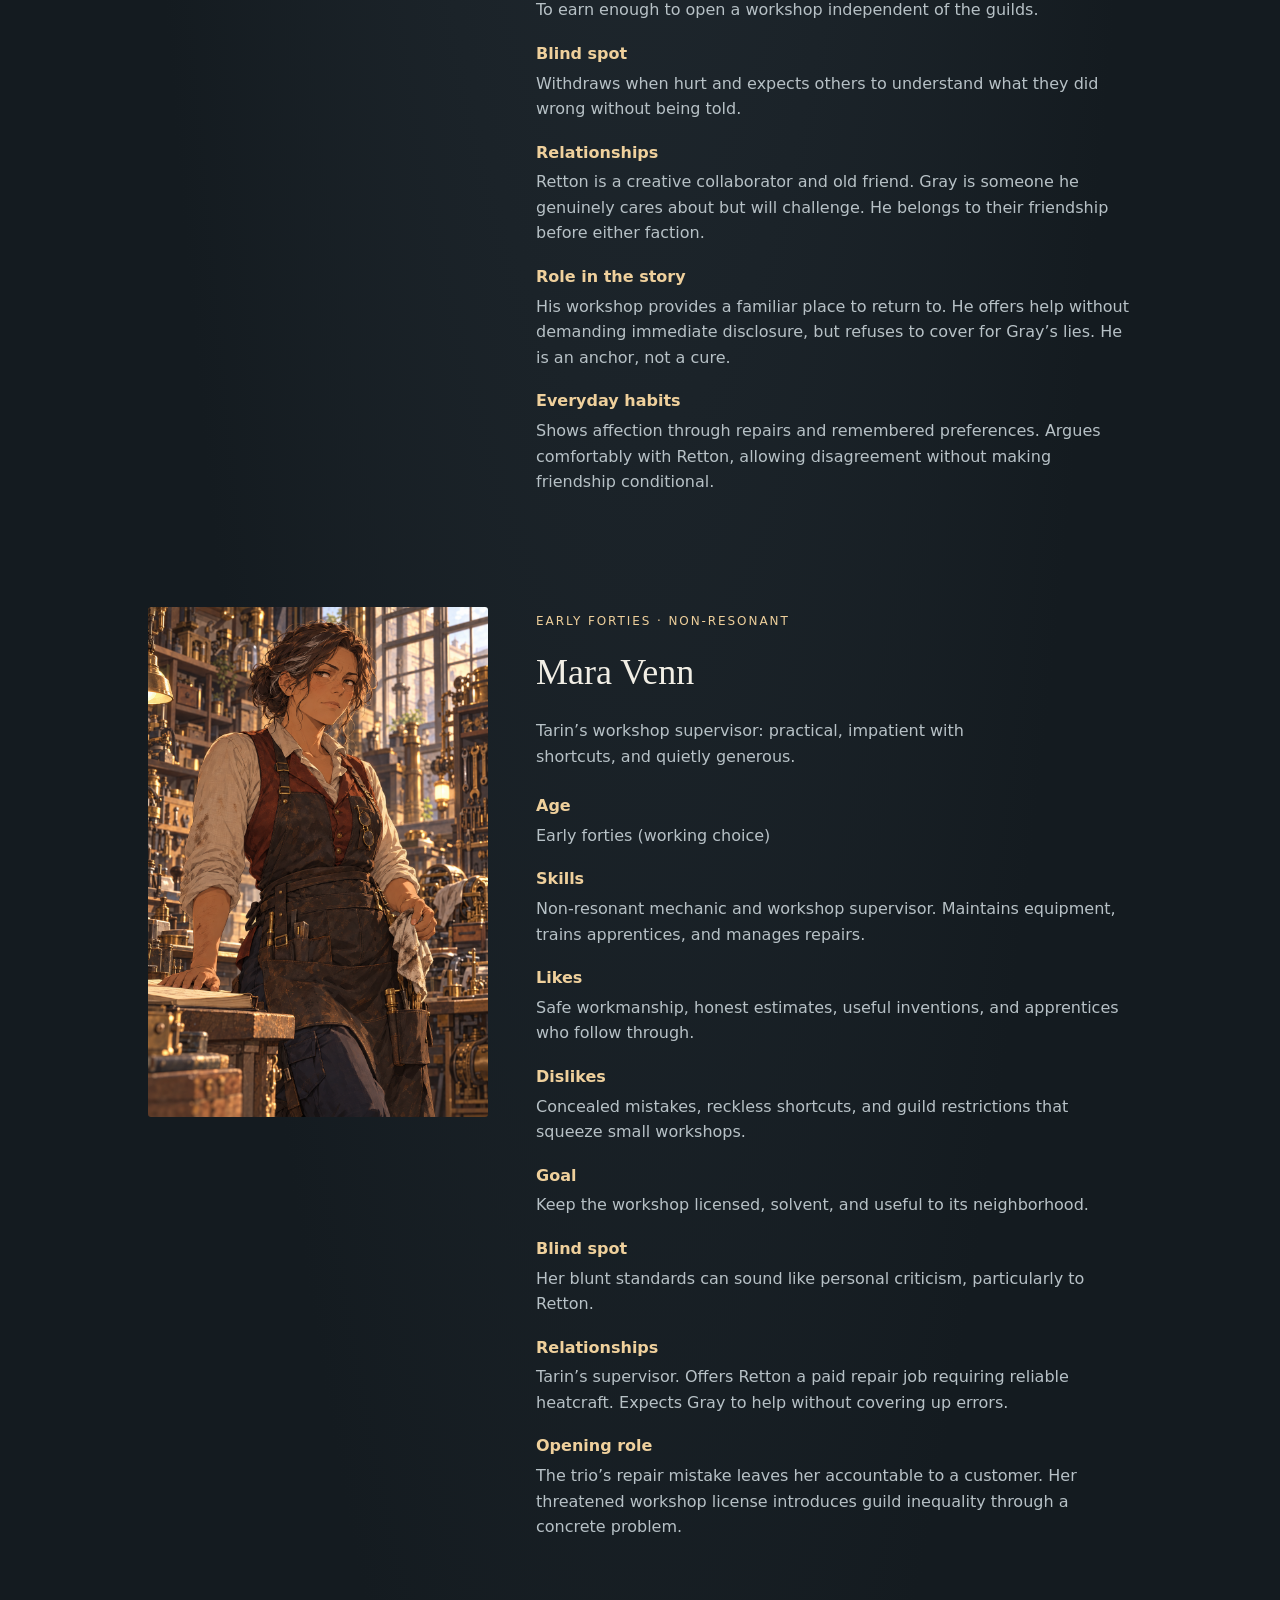
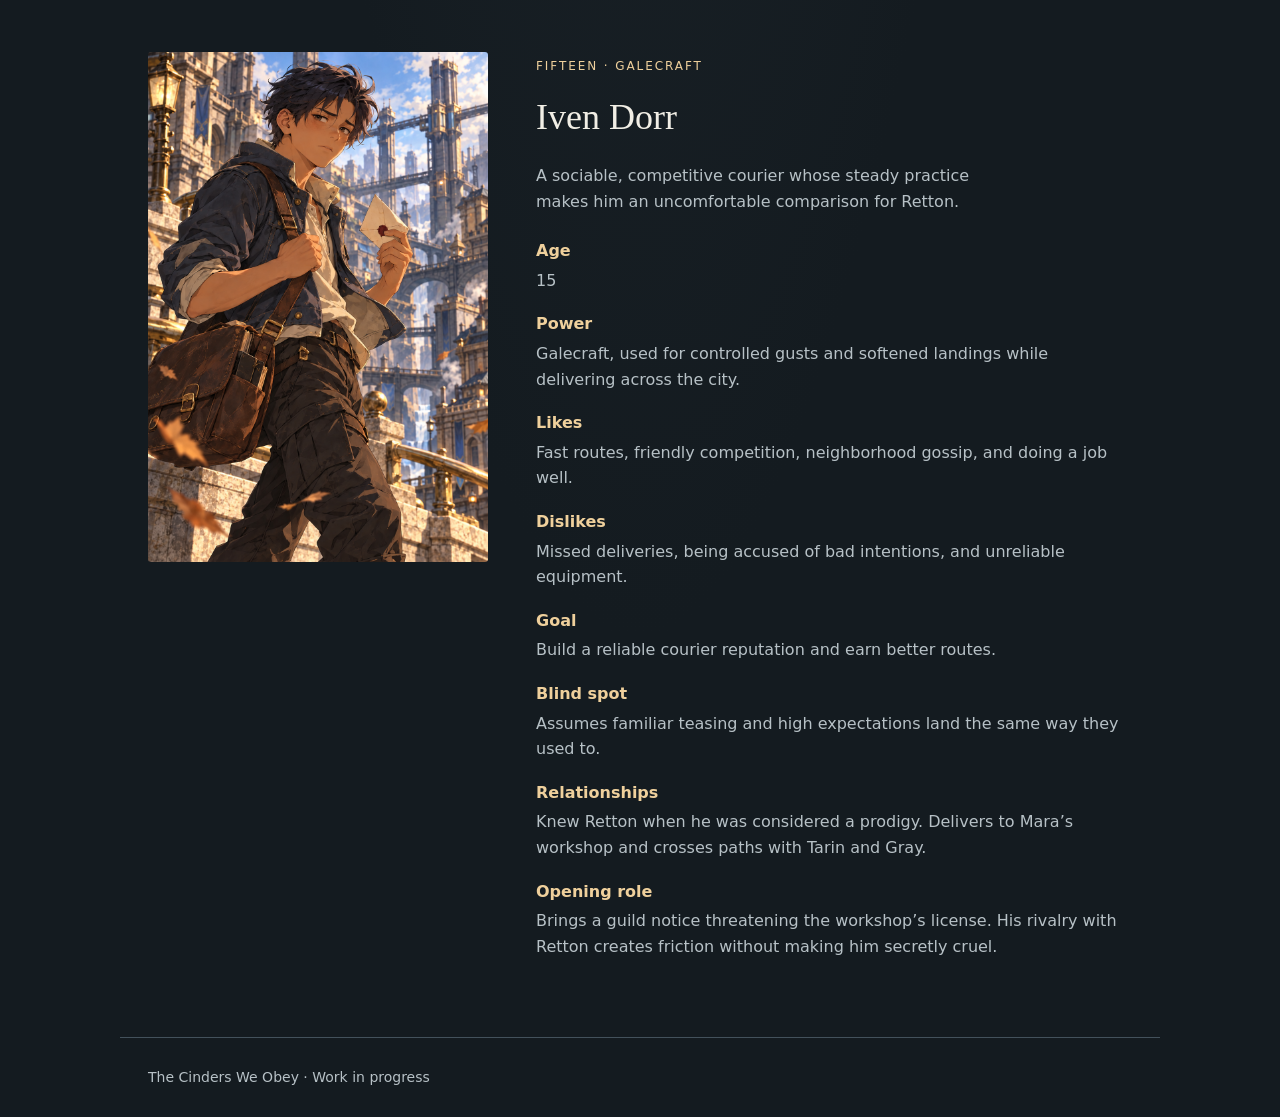
==== commit c7f05d6c: "Refactoring" ====
--- a/characters/index.html
+++ b/characters/index.html
@@ -1 +1,641 @@
-<!doctype html><html lang="en"><head><meta charset="utf-8"><meta name="viewport" content="width=device-width, initial-scale=1"><title>Characters | The Cinders We Obey</title><link rel="stylesheet" href="../style.css?v=6"><script src="../site.js?v=6" defer></script></head><body><a class="skip-link" href="#main-content">Skip to content</a><nav aria-label="Main navigation"><a class="brand" href="../">The Cinders We Obey</a><button class="menu-toggle" type="button" aria-expanded="false" aria-controls="site-links">Menu</button><div id="site-links"><a href="../">Home</a><a href="../reading/">Reading</a><a aria-current="page" href="../characters/">Characters</a><a href="../world/">World</a><a href="../powers/">Resonance Atlas</a><a href="../glossary/">Glossary</a></div></nav><header><span class="eyebrow">The people behind the embers</span><h1>Characters</h1></header><main id="main-content" class="characters"><p class="profile-note">Story-development profiles contain spoilers. New preference details and introduction chapters are working proposals.</p><label class="character-picker" for="character-select">Choose a chapter or character<select id="character-select"><option value="chapter-1">Chapter 1 — all introduced characters</option><option value="retton">　↳ Retton</option><option value="gray">　↳ Gray</option><option value="tarin">　↳ Tarin</option><option value="mara">　↳ Mara Venn</option><option value="iven">　↳ Iven Dorr</option><option value="chapter-3">Chapter 3 — all introduced characters</option><option value="veyla">　↳ Veyla</option><option value="unassigned">Introduction chapter undecided</option><option value="varen">　↳ Varen</option></select></label><article class="character expanded-profile" data-character="retton" data-chapter="chapter-1"><img src="../assets/retton.png" alt="Retton character portrait" loading="lazy"><div><span class="eyebrow">Sixteen · Kindlecraft</span><h2>Retton</h2><p>Reserved at first, playful and sarcastic with trusted people. Creative, competitive, and anxious about belonging.</p><dl class="profile-facts"><div><dt>Age</dt><dd>16</dd></div><div><dt>Power</dt><dd>Kindlecraft (heatcraft). Former prodigy rebuilding reliability and fundamentals.</dd></div><div><dt>Likes</dt><dd>Programming pattern engines, experiments, inventing games, friendly competition, and learning through practice.</dd></div><div><dt>Dislikes</dt><dd>Repetitive tasks, harsh criticism, feeling excluded, and being treated as incapable.</dd></div><div><dt>Goal</dt><dd>To belong, be valued, and find meaningful work without helping harm others.</dd></div><div><dt>Blind spot</dt><dd>Fear of losing Gray makes him trust Gray’s judgment above his own.</dd></div><div><dt>Relationships</dt><dd>Gray is his mentor and chosen older brother. Tarin is an old friend who shares his projects and offers room to disagree. His parents were present but emotionally inattentive. Veyla is the girl who shares his non-magic classes and Tarin’s younger sister.</dd></div><div><dt>Everyday habits</dt><dd>Teases and talks freely when comfortable; becomes quieter when hurt. Can lose interest in routine but become absorbed in a project.</dd></div></dl></div></article><article class="character expanded-profile" data-character="gray" data-chapter="chapter-1" hidden><img src="../assets/gray.png" alt="Gray character portrait" loading="lazy"><div><span class="eyebrow">Nineteen · Kindlecraft</span><h2>Gray</h2><p>A gifted, disciplined mentor whose sincere affection for Retton coexists with possessiveness and deception.</p><dl class="profile-facts"><div><dt>Age</dt><dd>19</dd></div><div><dt>Power</dt><dd>Kindlecraft. More naturally gifted and consistently trained than Retton.</dd></div><div><dt>Likes</dt><dd>Games, teasing, interactive training, helping Retton improve, and feeling needed.</dd></div><div><dt>Dislikes</dt><dd>Losing Retton’s trust, being challenged about his authority, and uncertainty he cannot control.</dd></div><div><dt>Goal</dt><dd>To keep Retton close and safe according to his own judgment.</dd></div><div><dt>Blind spot</dt><dd>He treats care as permission to control and withhold the truth.</dd></div><div><dt>Relationships</dt><dd>Retton is his chosen younger brother. Varen personally saved his life, creating a powerful sense of debt. Tarin is a genuine friend whose independence can feel threatening. Veyla is his rival.</dd></div><div><dt>Everyday habits</dt><dd>Makes practice engaging and usually eases off teasing when he notices discomfort. Conceals guilt and rationalizes harmful choices as protection.</dd></div></dl></div></article><article class="character expanded-profile" data-character="tarin" data-chapter="chapter-1" hidden><img src="../assets/tarin.png" alt="Tarin in his repair shop, wearing leather work gloves and grease-marked clothes, with healed burn scars on his forearms" loading="lazy"><div><span class="eyebrow">Eighteen · Tidecraft / Flowwork</span><h2>Tarin</h2><p>A practical apprentice mechanic and longtime friend of both boys. Dry humor, stubborn independence, and familiar routines make him an anchor outside the factions.</p><dl class="profile-facts"><div><dt>Age</dt><dd>18 (working choice)</dd></div><div><dt>Skills</dt><dd>Tidecraft resonant specializing in Flowwork: precise currents, cooling, hydraulic mechanisms, and leak detection. Needs available water and mechanical knowledge; cannot control a machine simply because it contains water. Repairs tools and pattern engines through learned engineering skill.</dd></div><div><dt>Likes</dt><dd>Shared games, building with Retton, repairing worn machines, and keeping small promises.</dd></div><div><dt>Dislikes</dt><dd>People speaking for others, secrets that put friends at risk, and guild barriers to opportunity.</dd></div><div><dt>Goal</dt><dd>To earn enough to open a workshop independent of the guilds.</dd></div><div><dt>Blind spot</dt><dd>Withdraws when hurt and expects others to understand what they did wrong without being told.</dd></div><div><dt>Relationships</dt><dd>Retton is a creative collaborator and old friend. Gray is someone he genuinely cares about but will challenge. He belongs to their friendship before either faction. Veyla is his younger sister, whom he must protect at all costs, no matter what, even when they are fighting.</dd></div><div><dt>Role in the story</dt><dd>His workshop provides a familiar place to return to. He offers help without demanding immediate disclosure, but refuses to cover for Gray’s lies. He is an anchor, not a cure.</dd></div><div><dt>Everyday habits</dt><dd>Shows affection through repairs and remembered preferences. Argues comfortably with Retton, allowing disagreement without making friendship conditional.</dd></div></dl></div></article><article class="character expanded-profile" data-character="varen" data-chapter="unassigned" hidden><img src="../assets/varen.png" alt="Varen character portrait" loading="lazy"><div><span class="eyebrow">Director · Affinity undecided</span><h2>Varen</h2><p>Composed, patient, and politically ambitious. He believes his rule helps people while knowingly making freedom depend on obedience.</p><dl class="profile-facts"><div><dt>Age</dt><dd>Not decided; current portrait suggests late forties to early fifties.</dd></div><div><dt>Power</dt><dd>Affinity undecided. His authority comes from institutions, choices, and deception, not an obedience power.</dd></div><div><dt>Likes</dt><dd>Order, patient planning, useful loyalty, and presenting himself as a stabilizing influence.</dd></div><div><dt>Dislikes</dt><dd>Dissent that threatens his authority, losing useful followers, and limits on his control.</dd></div><div><dt>Goal</dt><dd>To replace existing inequality with political order under his own leadership.</dd></div><div><dt>Blind spot</dt><dd>Believes the benefits of his rule justify denying others a genuine choice.</dd></div><div><dt>Relationships</dt><dd>Gray feels indebted to him after being saved. Retton encounters his agenda mostly through Gray. He leads both factions, hiding behind a figurehead in the second.</dd></div><div><dt>Everyday habits</dt><dd>Speaks calmly, works through intermediaries, and reassures others while keeping crucial information private.</dd></div></dl></div></article><article class="character expanded-profile" data-character="mara" data-chapter="chapter-1" hidden><img src="../assets/mara.png" alt="Mara Venn character portrait" loading="lazy"><div><span class="eyebrow">Early forties · Non-resonant</span><h2>Mara Venn</h2><p>Tarin’s workshop supervisor: practical, impatient with shortcuts, and quietly generous.</p><dl class="profile-facts"><div><dt>Age</dt><dd>Early forties (working choice)</dd></div><div><dt>Skills</dt><dd>Non-resonant mechanic and workshop supervisor. Maintains equipment, trains apprentices, and manages repairs.</dd></div><div><dt>Likes</dt><dd>Safe workmanship, honest estimates, useful inventions, and apprentices who follow through.</dd></div><div><dt>Dislikes</dt><dd>Concealed mistakes, reckless shortcuts, and guild restrictions that squeeze small workshops.</dd></div><div><dt>Goal</dt><dd>Keep the workshop licensed, solvent, and useful to its neighborhood.</dd></div><div><dt>Blind spot</dt><dd>Her blunt standards can sound like personal criticism, particularly to Retton.</dd></div><div><dt>Relationships</dt><dd>Tarin’s supervisor. Offers Retton a paid repair job requiring reliable heatcraft. Expects Gray to help without covering up errors. Veyla sits at the front of my shop and greets people who come in needing help.</dd></div><div><dt>Opening role</dt><dd>The trio’s repair mistake leaves her accountable to a customer. Her threatened workshop license introduces guild inequality through a concrete problem.</dd></div></dl></div></article><article class="character expanded-profile" data-character="iven" data-chapter="chapter-1" hidden><img src="../assets/iven.png" alt="Iven Dorr character portrait" loading="lazy"><div><span class="eyebrow">Fifteen · Galecraft</span><h2>Iven Dorr</h2><p>A sociable, competitive courier whose steady practice makes him an uncomfortable comparison for Retton.</p><dl class="profile-facts"><div><dt>Age</dt><dd>15</dd></div><div><dt>Power</dt><dd>Galecraft, used for controlled gusts and softened landings while delivering across the city.</dd></div><div><dt>Likes</dt><dd>Fast routes, friendly competition, neighborhood gossip, and doing a job well.</dd></div><div><dt>Dislikes</dt><dd>Missed deliveries, being accused of bad intentions, and unreliable equipment.</dd></div><div><dt>Goal</dt><dd>Build a reliable courier reputation and earn better routes.</dd></div><div><dt>Blind spot</dt><dd>Assumes familiar teasing and high expectations land the same way they used to.</dd></div><div><dt>Relationships</dt><dd>Knew Retton when he was considered a prodigy. Delivers to Mara’s workshop and crosses paths with Tarin and Gray. Veyla is his secret crush; he first noticed her sitting at the front desk when he delivered mail to the shop.</dd></div><div><dt>Opening role</dt><dd>Brings a guild notice threatening the workshop’s license. His rivalry with Retton creates friction without making him secretly cruel.</dd></div></dl></div></article><article class="character expanded-profile" data-character="veyla" data-chapter="chapter-3" hidden><img src="../assets/veyla.png" alt="Veyla character portrait" loading="lazy"><div><span class="eyebrow">Sixteen · Kindlecraft</span><h2>Veyla</h2><p>Confident, sarcastic, stubborn, and fiercely competitive. Loves teasing Tarin and challenging people who underestimate her. She looks up to her older brother but hates being treated like a little kid who needs his protection. When things get serious, she refuses to back down easily.</p><dl class="profile-facts"><div><dt>Age</dt><dd>16</dd></div><div><dt>Power</dt><dd>Kindlecraft (heatcraft). A versatile user who combines precise heat control, practical engineering, and combat applications. Creative and capable, but can push her abilities too far when frustrated.</dd></div><div><dt>Likes</dt><dd>Sparring, races, strategy games, friendly competition, challenging herself, proving her abilities, and finding opportunities to stand on her own.</dd></div><div><dt>Dislikes</dt><dd>Being treated like a child, being underestimated, people assuming she is only talented because of Tarin, repeated failures, and being told she cannot handle something herself.</dd></div><div><dt>Goal</dt><dd>To find her own path and earn recognition for her individual skills and accomplishments, rather than always being known as Tarin’s younger sister.</dd></div><div><dt>Blind spot</dt><dd>When something goes wrong, she becomes frustrated and pushes herself too hard instead of stepping back. Her stubbornness makes it difficult for her to recognize when she needs a break or help.</dd></div><div><dt>Biggest fear</dt><dd>Losing Tarin or damaging their relationship as she tries to become independent. She wants him to trust her capabilities without growing distant from him.</dd></div><div><dt>Relationships</dt><dd>Tarin is her older brother and someone she deeply admires. She loves him, but his overprotectiveness can make her feel underestimated. She usually responds with jokes and sarcasm first, becoming serious if he refuses to listen. Despite their disagreements, she is fiercely loyal and protective of him. She wants their relationship to be one of mutual trust, where they can protect and depend on each other. Retton shares her non-magic classes and is Tarin’s friend. Gray is her rival.</dd></div><div><dt>Role in the story</dt><dd>A determined young Kindlecraft user who wants to establish an identity separate from her brother’s. Her competitiveness and inventive approach make her capable in both challenges and practical situations, while her frustration with failure creates room for growth. Her central struggle is learning to become independent without fearing that independence will cost her the relationship she values most.</dd></div><div><dt>Everyday habits</dt><dd>Teases Tarin whenever he gets overprotective. Turns ordinary activities into competitions. Enjoys sparring, racing, and strategy games. Takes meaningful losses personally, even when she handles friendly defeats with good humor. When an experiment fails, she tends to keep trying long after she should take a break. Shows affection through fierce loyalty and protective actions rather than openly expressing her feelings.</dd></div></dl></div></article></main><footer class="site-footer">The Cinders We Obey · Work in progress</footer></body></html>+<!doctype html>
+<html lang="en">
+  <head>
+    <meta charset="utf-8" />
+    <meta name="viewport" content="width=device-width, initial-scale=1" />
+    <title>Characters | The Cinders We Obey</title>
+    <link rel="stylesheet" href="../style.css?v=6" />
+    <script src="../site.js?v=6" defer></script>
+  </head>
+  <body>
+    <a class="skip-link" href="#main-content">Skip to content</a>
+    <nav aria-label="Main navigation">
+      <a class="brand" href="../">The Cinders We Obey</a
+      ><button
+        class="menu-toggle"
+        type="button"
+        aria-expanded="false"
+        aria-controls="site-links"
+      >
+        Menu
+      </button>
+      <div id="site-links">
+        <a href="../">Home</a><a href="../reading/">Reading</a
+        ><a aria-current="page" href="../characters/">Characters</a
+        ><a href="../world/">World</a><a href="../powers/">Resonance Atlas</a
+        ><a href="../glossary/">Glossary</a>
+      </div>
+    </nav>
+    <header>
+      <span class="eyebrow">The people behind the embers</span>
+      <h1>Characters</h1>
+    </header>
+    <main id="main-content" class="characters">
+      <p class="profile-note">
+        Story-development profiles contain spoilers. New preference details and
+        introduction chapters are working proposals.
+      </p>
+      <label class="character-picker" for="character-select"
+        >Choose a chapter or character<select id="character-select">
+          <option value="chapter-1">
+            Chapter 1 — all introduced characters
+          </option>
+          <option value="retton">　↳ Retton</option>
+          <option value="gray">　↳ Gray</option>
+          <option value="tarin">　↳ Tarin</option>
+          <option value="mara">　↳ Mara Venn</option>
+          <option value="iven">　↳ Iven Dorr</option>
+          <option value="chapter-3">
+            Chapter 3 — all introduced characters
+          </option>
+          <option value="veyla">　↳ Veyla</option>
+          <option value="unassigned">Introduction chapter undecided</option>
+          <option value="varen">　↳ Varen</option>
+        </select></label
+      >
+      <article
+        class="character expanded-profile"
+        data-character="retton"
+        data-chapter="chapter-1"
+      >
+        <img
+          src="../assets/retton.png"
+          alt="Retton character portrait"
+          loading="lazy"
+        />
+        <div>
+          <span class="eyebrow">Sixteen · Kindlecraft</span>
+          <h2>Retton</h2>
+          <p>
+            Reserved at first, playful and sarcastic with trusted people.
+            Creative, competitive, and anxious about belonging.
+          </p>
+          <dl class="profile-facts">
+            <div>
+              <dt>Age</dt>
+              <dd>16</dd>
+            </div>
+            <div>
+              <dt>Power</dt>
+              <dd>
+                Kindlecraft (heatcraft). Former prodigy rebuilding reliability
+                and fundamentals.
+              </dd>
+            </div>
+            <div>
+              <dt>Likes</dt>
+              <dd>
+                Programming pattern engines, experiments, inventing games,
+                friendly competition, and learning through practice.
+              </dd>
+            </div>
+            <div>
+              <dt>Dislikes</dt>
+              <dd>
+                Repetitive tasks, harsh criticism, feeling excluded, and being
+                treated as incapable.
+              </dd>
+            </div>
+            <div>
+              <dt>Goal</dt>
+              <dd>
+                To belong, be valued, and find meaningful work without helping
+                harm others.
+              </dd>
+            </div>
+            <div>
+              <dt>Blind spot</dt>
+              <dd>
+                Fear of losing Gray makes him trust Gray’s judgment above his
+                own.
+              </dd>
+            </div>
+            <div>
+              <dt>Relationships</dt>
+              <dd>
+                Gray is his mentor and chosen older brother. Tarin is an old
+                friend who shares his projects and offers room to disagree. His
+                parents were present but emotionally inattentive.
+              </dd>
+            </div>
+            <div>
+              <dt>Everyday habits</dt>
+              <dd>
+                Teases and talks freely when comfortable; becomes quieter when
+                hurt. Can lose interest in routine but become absorbed in a
+                project.
+              </dd>
+            </div>
+          </dl>
+        </div>
+      </article>
+      <article
+        class="character expanded-profile"
+        data-character="gray"
+        data-chapter="chapter-1"
+        hidden
+      >
+        <img
+          src="../assets/gray.png"
+          alt="Gray character portrait"
+          loading="lazy"
+        />
+        <div>
+          <span class="eyebrow">Nineteen · Kindlecraft</span>
+          <h2>Gray</h2>
+          <p>
+            A gifted, disciplined mentor whose sincere affection for Retton
+            coexists with possessiveness and deception.
+          </p>
+          <dl class="profile-facts">
+            <div>
+              <dt>Age</dt>
+              <dd>19</dd>
+            </div>
+            <div>
+              <dt>Power</dt>
+              <dd>
+                Kindlecraft. More naturally gifted and consistently trained than
+                Retton.
+              </dd>
+            </div>
+            <div>
+              <dt>Likes</dt>
+              <dd>
+                Games, teasing, interactive training, helping Retton improve,
+                and feeling needed.
+              </dd>
+            </div>
+            <div>
+              <dt>Dislikes</dt>
+              <dd>
+                Losing Retton’s trust, being challenged about his authority, and
+                uncertainty he cannot control.
+              </dd>
+            </div>
+            <div>
+              <dt>Goal</dt>
+              <dd>
+                To keep Retton close and safe according to his own judgment.
+              </dd>
+            </div>
+            <div>
+              <dt>Blind spot</dt>
+              <dd>
+                He treats care as permission to control and withhold the truth.
+              </dd>
+            </div>
+            <div>
+              <dt>Relationships</dt>
+              <dd>
+                Retton is his chosen younger brother. Varen personally saved his
+                life, creating a powerful sense of debt. Tarin is a genuine
+                friend whose independence can feel threatening.
+              </dd>
+            </div>
+            <div>
+              <dt>Everyday habits</dt>
+              <dd>
+                Makes practice engaging and usually eases off teasing when he
+                notices discomfort. Conceals guilt and rationalizes harmful
+                choices as protection.
+              </dd>
+            </div>
+          </dl>
+        </div>
+      </article>
+      <article
+        class="character expanded-profile"
+        data-character="tarin"
+        data-chapter="chapter-1"
+        hidden
+      >
+        <img
+          src="../assets/tarin.png"
+          alt="Tarin in his repair shop, wearing leather work gloves and grease-marked clothes, with healed burn scars on his forearms"
+          loading="lazy"
+        />
+        <div>
+          <span class="eyebrow">Eighteen · Tidecraft / Flowwork</span>
+          <h2>Tarin</h2>
+          <p>
+            A practical apprentice mechanic and longtime friend of both boys.
+            Dry humor, stubborn independence, and familiar routines make him an
+            anchor outside the factions.
+          </p>
+          <dl class="profile-facts">
+            <div>
+              <dt>Age</dt>
+              <dd>18 (working choice)</dd>
+            </div>
+            <div>
+              <dt>Skills</dt>
+              <dd>
+                Tidecraft resonant specializing in Flowwork: precise currents,
+                cooling, hydraulic mechanisms, and leak detection. Needs
+                available water and mechanical knowledge; cannot control a
+                machine simply because it contains water. Repairs tools and
+                pattern engines through learned engineering skill.
+              </dd>
+            </div>
+            <div>
+              <dt>Likes</dt>
+              <dd>
+                Shared games, building with Retton, repairing worn machines, and
+                keeping small promises.
+              </dd>
+            </div>
+            <div>
+              <dt>Dislikes</dt>
+              <dd>
+                People speaking for others, secrets that put friends at risk,
+                and guild barriers to opportunity.
+              </dd>
+            </div>
+            <div>
+              <dt>Goal</dt>
+              <dd>
+                To earn enough to open a workshop independent of the guilds.
+              </dd>
+            </div>
+            <div>
+              <dt>Blind spot</dt>
+              <dd>
+                Withdraws when hurt and expects others to understand what they
+                did wrong without being told.
+              </dd>
+            </div>
+            <div>
+              <dt>Relationships</dt>
+              <dd>
+                Retton is a creative collaborator and old friend. Gray is
+                someone he genuinely cares about but will challenge. He belongs
+                to their friendship before either faction.
+              </dd>
+            </div>
+            <div>
+              <dt>Role in the story</dt>
+              <dd>
+                His workshop provides a familiar place to return to. He offers
+                help without demanding immediate disclosure, but refuses to
+                cover for Gray’s lies. He is an anchor, not a cure.
+              </dd>
+            </div>
+            <div>
+              <dt>Everyday habits</dt>
+              <dd>
+                Shows affection through repairs and remembered preferences.
+                Argues comfortably with Retton, allowing disagreement without
+                making friendship conditional.
+              </dd>
+            </div>
+          </dl>
+        </div>
+      </article>
+      <article
+        class="character expanded-profile"
+        data-character="varen"
+        data-chapter="unassigned"
+        hidden
+      >
+        <img
+          src="../assets/varen.png"
+          alt="Varen character portrait"
+          loading="lazy"
+        />
+        <div>
+          <span class="eyebrow">Director · Affinity undecided</span>
+          <h2>Varen</h2>
+          <p>
+            Composed, patient, and politically ambitious. He believes his rule
+            helps people while knowingly making freedom depend on obedience.
+          </p>
+          <dl class="profile-facts">
+            <div>
+              <dt>Age</dt>
+              <dd>
+                Not decided; current portrait suggests late forties to early
+                fifties.
+              </dd>
+            </div>
+            <div>
+              <dt>Power</dt>
+              <dd>
+                Affinity undecided. His authority comes from institutions,
+                choices, and deception, not an obedience power.
+              </dd>
+            </div>
+            <div>
+              <dt>Likes</dt>
+              <dd>
+                Order, patient planning, useful loyalty, and presenting himself
+                as a stabilizing influence.
+              </dd>
+            </div>
+            <div>
+              <dt>Dislikes</dt>
+              <dd>
+                Dissent that threatens his authority, losing useful followers,
+                and limits on his control.
+              </dd>
+            </div>
+            <div>
+              <dt>Goal</dt>
+              <dd>
+                To replace existing inequality with political order under his
+                own leadership.
+              </dd>
+            </div>
+            <div>
+              <dt>Blind spot</dt>
+              <dd>
+                Believes the benefits of his rule justify denying others a
+                genuine choice.
+              </dd>
+            </div>
+            <div>
+              <dt>Relationships</dt>
+              <dd>
+                Gray feels indebted to him after being saved. Retton encounters
+                his agenda mostly through Gray. He leads both factions, hiding
+                behind a figurehead in the second.
+              </dd>
+            </div>
+            <div>
+              <dt>Everyday habits</dt>
+              <dd>
+                Speaks calmly, works through intermediaries, and reassures
+                others while keeping crucial information private.
+              </dd>
+            </div>
+          </dl>
+        </div>
+      </article>
+      <article
+        class="character expanded-profile"
+        data-character="mara"
+        data-chapter="chapter-1"
+        hidden
+      >
+        <img
+          src="../assets/mara.png"
+          alt="Mara Venn character portrait"
+          loading="lazy"
+        />
+        <div>
+          <span class="eyebrow">Early forties · Non-resonant</span>
+          <h2>Mara Venn</h2>
+          <p>
+            Tarin’s workshop supervisor: practical, impatient with shortcuts,
+            and quietly generous.
+          </p>
+          <dl class="profile-facts">
+            <div>
+              <dt>Age</dt>
+              <dd>Early forties (working choice)</dd>
+            </div>
+            <div>
+              <dt>Skills</dt>
+              <dd>
+                Non-resonant mechanic and workshop supervisor. Maintains
+                equipment, trains apprentices, and manages repairs.
+              </dd>
+            </div>
+            <div>
+              <dt>Likes</dt>
+              <dd>
+                Safe workmanship, honest estimates, useful inventions, and
+                apprentices who follow through.
+              </dd>
+            </div>
+            <div>
+              <dt>Dislikes</dt>
+              <dd>
+                Concealed mistakes, reckless shortcuts, and guild restrictions
+                that squeeze small workshops.
+              </dd>
+            </div>
+            <div>
+              <dt>Goal</dt>
+              <dd>
+                Keep the workshop licensed, solvent, and useful to its
+                neighborhood.
+              </dd>
+            </div>
+            <div>
+              <dt>Blind spot</dt>
+              <dd>
+                Her blunt standards can sound like personal criticism,
+                particularly to Retton.
+              </dd>
+            </div>
+            <div>
+              <dt>Relationships</dt>
+              <dd>
+                Tarin’s supervisor. Offers Retton a paid repair job requiring
+                reliable heatcraft. Expects Gray to help without covering up
+                errors.
+              </dd>
+            </div>
+            <div>
+              <dt>Opening role</dt>
+              <dd>
+                The trio’s repair mistake leaves her accountable to a customer.
+                Her threatened workshop license introduces guild inequality
+                through a concrete problem.
+              </dd>
+            </div>
+          </dl>
+        </div>
+      </article>
+      <article
+        class="character expanded-profile"
+        data-character="iven"
+        data-chapter="chapter-1"
+        hidden
+      >
+        <img
+          src="../assets/iven.png"
+          alt="Iven Dorr character portrait"
+          loading="lazy"
+        />
+        <div>
+          <span class="eyebrow">Fifteen · Galecraft</span>
+          <h2>Iven Dorr</h2>
+          <p>
+            A sociable, competitive courier whose steady practice makes him an
+            uncomfortable comparison for Retton.
+          </p>
+          <dl class="profile-facts">
+            <div>
+              <dt>Age</dt>
+              <dd>15</dd>
+            </div>
+            <div>
+              <dt>Power</dt>
+              <dd>
+                Galecraft, used for controlled gusts and softened landings while
+                delivering across the city.
+              </dd>
+            </div>
+            <div>
+              <dt>Likes</dt>
+              <dd>
+                Fast routes, friendly competition, neighborhood gossip, and
+                doing a job well.
+              </dd>
+            </div>
+            <div>
+              <dt>Dislikes</dt>
+              <dd>
+                Missed deliveries, being accused of bad intentions, and
+                unreliable equipment.
+              </dd>
+            </div>
+            <div>
+              <dt>Goal</dt>
+              <dd>
+                Build a reliable courier reputation and earn better routes.
+              </dd>
+            </div>
+            <div>
+              <dt>Blind spot</dt>
+              <dd>
+                Assumes familiar teasing and high expectations land the same way
+                they used to.
+              </dd>
+            </div>
+            <div>
+              <dt>Relationships</dt>
+              <dd>
+                Knew Retton when he was considered a prodigy. Delivers to Mara’s
+                workshop and crosses paths with Tarin and Gray.
+              </dd>
+            </div>
+            <div>
+              <dt>Opening role</dt>
+              <dd>
+                Brings a guild notice threatening the workshop’s license. His
+                rivalry with Retton creates friction without making him secretly
+                cruel.
+              </dd>
+            </div>
+          </dl>
+        </div>
+      </article>
+      <article
+        class="character expanded-profile"
+        data-character="veyla"
+        data-chapter="chapter-3"
+        hidden
+      >
+        <img
+          src="../assets/veyla.png"
+          alt="Veyla character portrait"
+          loading="lazy"
+        />
+        <div>
+          <span class="eyebrow">Sixteen · Tidecraft</span>
+          <h2>Veyla</h2>
+          <p>
+            Confident, sarcastic, stubborn, and fiercely competitive. Loves
+            teasing Tarin and challenging people who underestimate her. She
+            looks up to her older brother but hates being treated like a little
+            kid who needs his protection. When things get serious, she refuses
+            to back down easily.
+          </p>
+          <dl class="profile-facts">
+            <div>
+              <dt>Age</dt>
+              <dd>16</dd>
+            </div>
+            <div>
+              <dt>Power</dt>
+              <dd>
+                Tidecraft (watercraft). Skilled in manipulating water for various purposes, including combat, strategy, and daily tasks. Confident and resourceful, but can be overly competitive and stubborn.
+              </dd>
+            </div>
+            <div>
+              <dt>Likes</dt>
+              <dd>
+                Sparring, races, strategy games, friendly competition,
+                challenging herself, proving her abilities, and finding
+                opportunities to stand on her own.
+              </dd>
+            </div>
+            <div>
+              <dt>Dislikes</dt>
+              <dd>
+                Being treated like a child, being underestimated, people
+                assuming she is only talented because of Tarin, repeated
+                failures, and being told she cannot handle something herself.
+              </dd>
+            </div>
+            <div>
+              <dt>Goal</dt>
+              <dd>
+                To find her own path and earn recognition for her individual
+                skills and accomplishments, rather than always being known as
+                Tarin’s younger sister.
+              </dd>
+            </div>
+            <div>
+              <dt>Blind spot</dt>
+              <dd>
+                When something goes wrong, she becomes frustrated and pushes
+                herself too hard instead of stepping back. Her stubbornness
+                makes it difficult for her to recognize when she needs a break
+                or help.
+              </dd>
+            </div>
+            <div>
+              <dt>Biggest fear</dt>
+              <dd>
+                Losing Tarin or damaging their relationship as she tries to
+                become independent. She wants him to trust her capabilities
+                without growing distant from him.
+              </dd>
+            </div>
+            <div>
+              <dt>Relationships</dt>
+              <dd>
+                Tarin is her older brother and someone she deeply admires. She
+                loves him, but his overprotectiveness can make her feel
+                underestimated. She usually responds with jokes and sarcasm
+                first, becoming serious if he refuses to listen. Despite their
+                disagreements, she is fiercely loyal and protective of him. She
+                wants their relationship to be one of mutual trust, where they
+                can protect and depend on each other.
+              </dd>
+            </div>
+            <div>
+              <dt>Role in the story</dt>
+              <dd>
+                A determined young Kindlecraft user who wants to establish an
+                identity separate from her brother’s. Her competitiveness and
+                inventive approach make her capable in both challenges and
+                practical situations, while her frustration with failure creates
+                room for growth. Her central struggle is learning to become
+                independent without fearing that independence will cost her the
+                relationship she values most.
+              </dd>
+            </div>
+            <div>
+              <dt>Everyday habits</dt>
+              <dd>
+                Teases Tarin whenever he gets overprotective. Turns ordinary
+                activities into competitions. Enjoys sparring, racing, and
+                strategy games. Takes meaningful losses personally, even when
+                she handles friendly defeats with good humor. When an experiment
+                fails, she tends to keep trying long after she should take a
+                break. Shows affection through fierce loyalty and protective
+                actions rather than openly expressing her feelings.
+              </dd>
+            </div>
+          </dl>
+        </div>
+      </article>
+    </main>
+    <footer class="site-footer">The Cinders We Obey · Work in progress</footer>
+  </body>
+</html>
--- a/style.css
+++ b/style.css
@@ -1,18 +1,569 @@
-:root{color-scheme:dark;--background:#141b20;--foreground:#f1eee5;--primary:#efd09c;--primary-foreground:#201a13;--border:#43515b;--muted-foreground:#b7c1c6;--viz-series-1:#e6b974;--viz-series-2:#81bfca;--font-size-base:16px}
-*{box-sizing:border-box}body{margin:0;background:radial-gradient(ellipse at top,#29333b, #141b20 65%);color:var(--foreground);font:16px/1.6 system-ui,sans-serif}header,main,footer{max-width:1040px;margin:auto;padding:28px}header{border-bottom:1px solid var(--border)}header p{margin:0;color:var(--muted-foreground)}h1{font-family:Georgia,serif;font-size:clamp(30px,5vw,48px);font-weight:400;margin:8px 0}h2{font-size:24px;font-weight:500}h3{font-size:18px;font-weight:500}strong{font-weight:600}.eyebrow{letter-spacing:.16em;text-transform:uppercase;font-size:12px;color:var(--primary)}.viz-controls{display:flex;gap:16px;flex-wrap:wrap}.form-label{display:grid;gap:7px;width:min(100%,400px)}select{font:inherit;color:var(--foreground);background:#202b32;border:1px solid var(--border);padding:10px 12px;border-radius:8px;width:100%}select:focus-visible{outline:2px solid var(--primary);outline-offset:3px}.viz-row{display:flex;gap:12px 24px;flex-wrap:wrap;margin-top:20px}.text-small{font-size:12px;color:var(--muted-foreground)}svg text{font-size:14px}svg .text-small{font-size:12px}#res-detail{border-top:1px solid var(--border);padding-top:12px}li{margin-bottom:12px}footer{color:var(--muted-foreground);font-size:14px}a{color:var(--primary)}.node-group{cursor:pointer}.node-group:focus-visible rect{stroke:var(--primary);stroke-width:3}.key-out{color:var(--viz-series-1)}.key-in{color:var(--viz-series-2)}@media(max-width:500px){header,main,footer{padding:18px}svg text{font-size:12px}svg .text-small{font-size:11px}}
+/* Theme tokens: edit these to change the shared palette. */
+:root {
+  color-scheme: dark;
+  --background: #141b20;
+  --foreground: #f1eee5;
+  --primary: #efd09c;
+  --primary-foreground: #201a13;
+  --border: #43515b;
+  --muted-foreground: #b7c1c6;
+  --viz-series-1: #e6b974;
+  --viz-series-2: #81bfca;
+  --font-size-base: 16px;
+}
+* {
+  box-sizing: border-box;
+}
+body {
+  margin: 0;
+  background: radial-gradient(ellipse at top, #29333b, #141b20 65%);
+  color: var(--foreground);
+  font:
+    16px/1.6 system-ui,
+    sans-serif;
+}
+header,
+main,
+footer {
+  max-width: 1040px;
+  margin: auto;
+  padding: 28px;
+}
+header {
+  border-bottom: 1px solid var(--border);
+}
+header p {
+  margin: 0;
+  color: var(--muted-foreground);
+}
+h1 {
+  font-family: Georgia, serif;
+  font-size: clamp(30px, 5vw, 48px);
+  font-weight: 400;
+  margin: 8px 0;
+}
+h2 {
+  font-size: 24px;
+  font-weight: 500;
+}
+h3 {
+  font-size: 18px;
+  font-weight: 500;
+}
+strong {
+  font-weight: 600;
+}
+.eyebrow {
+  letter-spacing: 0.16em;
+  text-transform: uppercase;
+  font-size: 12px;
+  color: var(--primary);
+}
+.viz-controls {
+  display: flex;
+  gap: 16px;
+  flex-wrap: wrap;
+}
+.form-label {
+  display: grid;
+  gap: 7px;
+  width: min(100%, 400px);
+}
+select {
+  font: inherit;
+  color: var(--foreground);
+  background: #202b32;
+  border: 1px solid var(--border);
+  padding: 10px 12px;
+  border-radius: 8px;
+  width: 100%;
+}
+select:focus-visible {
+  outline: 2px solid var(--primary);
+  outline-offset: 3px;
+}
+.viz-row {
+  display: flex;
+  gap: 12px 24px;
+  flex-wrap: wrap;
+  margin-top: 20px;
+}
+.text-small {
+  font-size: 12px;
+  color: var(--muted-foreground);
+}
+svg text {
+  font-size: 14px;
+}
+svg .text-small {
+  font-size: 12px;
+}
+#res-detail {
+  border-top: 1px solid var(--border);
+  padding-top: 12px;
+}
+li {
+  margin-bottom: 12px;
+}
+footer {
+  color: var(--muted-foreground);
+  font-size: 14px;
+}
+a {
+  color: var(--primary);
+}
+.node-group {
+  cursor: pointer;
+}
+.node-group:focus-visible rect {
+  stroke: var(--primary);
+  stroke-width: 3;
+}
+.key-out {
+  color: var(--viz-series-1);
+}
+.key-in {
+  color: var(--viz-series-2);
+}
+@media (max-width: 500px) {
+  header,
+  main,
+  footer {
+    padding: 18px;
+  }
+  svg text {
+    font-size: 12px;
+  }
+  svg .text-small {
+    font-size: 11px;
+  }
+}
 
 /* Shared book-site navigation and character pages. */
-nav{max-width:1200px;margin:auto;padding:22px 28px;display:flex;align-items:center;justify-content:space-between;gap:24px;border-bottom:1px solid var(--border)}nav a{text-decoration:none;color:var(--muted-foreground)}nav .brand{font-family:Georgia,serif;color:var(--foreground);font-size:20px}nav>div{display:flex;gap:24px;flex-wrap:wrap}nav a[aria-current=page]{color:var(--primary);text-decoration:underline;text-underline-offset:8px}nav a:hover{color:var(--primary)}.home{min-height:65vh;display:flex;flex-direction:column;align-items:center;justify-content:center;text-align:center}.home h1{font-size:clamp(40px,7vw,76px)}.title-rule{width:100px;height:1px;background:var(--primary);margin-top:24px}.character{display:grid;grid-template-columns:minmax(0,340px) 1fr;align-items:center;gap:48px;padding:32px 0}.character img{display:block;width:100%;height:auto;border-radius:3px}.character h2{font-family:Georgia,serif;font-size:36px;font-weight:400;margin:12px 0}.character p{max-width:48ch;color:var(--muted-foreground)}@media(max-width:650px){nav{padding:18px;flex-direction:column;align-items:flex-start;gap:14px}nav>div{gap:18px}.character{grid-template-columns:1fr;gap:20px}.character img{max-width:340px;margin:auto}.home .eyebrow{display:none}}
-
-.reading{min-height:45vh}.empty-state{color:var(--muted-foreground);max-width:55ch}.site-footer{border-top:1px solid var(--border)}.skip-link{position:absolute;top:-100px;left:16px;background:var(--background);color:var(--primary);padding:12px;z-index:5}.skip-link:focus{top:12px}a:focus-visible{outline:2px solid var(--primary);outline-offset:5px}nav>div{justify-content:flex-end}@media(max-width:650px){nav>div{justify-content:flex-start}}
-
-.menu-toggle{display:none;font:inherit;background:transparent;color:var(--foreground);border:1px solid var(--border);border-radius:5px;padding:8px 12px}.reference-page{max-width:850px}.reference-page section{padding:16px 0;border-bottom:1px solid var(--border)}.reference-page p,.glossary dd{color:var(--muted-foreground)}.glossary-label{display:block;margin-bottom:8px}#term-search{font:inherit;width:100%;padding:12px;background:#202b32;color:var(--foreground);border:1px solid var(--border);border-radius:6px}.glossary>div{padding:18px 0;border-bottom:1px solid var(--border)}.glossary dt{color:var(--primary);font-weight:600}.glossary dd{margin:6px 0 0}[hidden]{display:none!important}button:focus-visible,input:focus-visible{outline:2px solid var(--primary);outline-offset:4px}@media(max-width:900px){nav{flex-wrap:wrap}nav>div{width:100%;justify-content:flex-start}}@media(max-width:650px){nav{flex-direction:row;align-items:center}.menu-toggle{display:block}nav>div{display:none}nav>div.open{display:flex;flex-direction:column;gap:14px;padding-top:8px}}
+nav {
+  max-width: 1200px;
+  margin: auto;
+  padding: 22px 28px;
+  display: flex;
+  align-items: center;
+  justify-content: space-between;
+  gap: 24px;
+  border-bottom: 1px solid var(--border);
+}
+nav a {
+  text-decoration: none;
+  color: var(--muted-foreground);
+}
+nav .brand {
+  font-family: Georgia, serif;
+  color: var(--foreground);
+  font-size: 20px;
+}
+nav > div {
+  display: flex;
+  gap: 24px;
+  flex-wrap: wrap;
+}
+nav a[aria-current="page"] {
+  color: var(--primary);
+  text-decoration: underline;
+  text-underline-offset: 8px;
+}
+nav a:hover {
+  color: var(--primary);
+}
+.home {
+  min-height: 65vh;
+  display: flex;
+  flex-direction: column;
+  align-items: center;
+  justify-content: center;
+  text-align: center;
+}
+.home h1 {
+  font-size: clamp(40px, 7vw, 76px);
+}
+.title-rule {
+  width: 100px;
+  height: 1px;
+  background: var(--primary);
+  margin-top: 24px;
+}
+.character {
+  display: grid;
+  grid-template-columns: minmax(0, 340px) 1fr;
+  align-items: center;
+  gap: 48px;
+  padding: 32px 0;
+}
+.character img {
+  display: block;
+  width: 100%;
+  height: auto;
+  border-radius: 3px;
+}
+.character h2 {
+  font-family: Georgia, serif;
+  font-size: 36px;
+  font-weight: 400;
+  margin: 12px 0;
+}
+.character p {
+  max-width: 48ch;
+  color: var(--muted-foreground);
+}
+@media (max-width: 650px) {
+  nav {
+    padding: 18px;
+    flex-direction: column;
+    align-items: flex-start;
+    gap: 14px;
+  }
+  nav > div {
+    gap: 18px;
+  }
+  .character {
+    grid-template-columns: 1fr;
+    gap: 20px;
+  }
+  .character img {
+    max-width: 340px;
+    margin: auto;
+  }
+  .home .eyebrow {
+    display: none;
+  }
+}
+
+.reading {
+  min-height: 45vh;
+}
+.empty-state {
+  color: var(--muted-foreground);
+  max-width: 55ch;
+}
+.site-footer {
+  border-top: 1px solid var(--border);
+}
+.skip-link {
+  position: absolute;
+  top: -100px;
+  left: 16px;
+  background: var(--background);
+  color: var(--primary);
+  padding: 12px;
+  z-index: 5;
+}
+.skip-link:focus {
+  top: 12px;
+}
+a:focus-visible {
+  outline: 2px solid var(--primary);
+  outline-offset: 5px;
+}
+nav > div {
+  justify-content: flex-end;
+}
+@media (max-width: 650px) {
+  nav > div {
+    justify-content: flex-start;
+  }
+}
+
+.menu-toggle {
+  display: none;
+  font: inherit;
+  background: transparent;
+  color: var(--foreground);
+  border: 1px solid var(--border);
+  border-radius: 5px;
+  padding: 8px 12px;
+}
+.reference-page {
+  max-width: 850px;
+}
+.reference-page section {
+  padding: 16px 0;
+  border-bottom: 1px solid var(--border);
+}
+.reference-page p,
+.glossary dd {
+  color: var(--muted-foreground);
+}
+.glossary-label {
+  display: block;
+  margin-bottom: 8px;
+}
+#term-search {
+  font: inherit;
+  width: 100%;
+  padding: 12px;
+  background: #202b32;
+  color: var(--foreground);
+  border: 1px solid var(--border);
+  border-radius: 6px;
+}
+.glossary > div {
+  padding: 18px 0;
+  border-bottom: 1px solid var(--border);
+}
+.glossary dt {
+  color: var(--primary);
+  font-weight: 600;
+}
+.glossary dd {
+  margin: 6px 0 0;
+}
+[hidden] {
+  display: none !important;
+}
+button:focus-visible,
+input:focus-visible {
+  outline: 2px solid var(--primary);
+  outline-offset: 4px;
+}
+@media (max-width: 900px) {
+  nav {
+    flex-wrap: wrap;
+  }
+  nav > div {
+    width: 100%;
+    justify-content: flex-start;
+  }
+}
+@media (max-width: 650px) {
+  nav {
+    flex-direction: row;
+    align-items: center;
+  }
+  .menu-toggle {
+    display: block;
+  }
+  nav > div {
+    display: none;
+  }
+  nav > div.open {
+    display: flex;
+    flex-direction: column;
+    gap: 14px;
+    padding-top: 8px;
+  }
+}
 
 /* Contents-first navigation. */
-nav{max-width:1200px;flex-wrap:nowrap;gap:18px}nav .brand{font-size:18px;white-space:nowrap}nav>div{width:auto;display:flex;flex-wrap:nowrap;justify-content:flex-end;gap:14px}nav>div a{font-size:13px;white-space:nowrap}.home-masthead{max-width:1040px;padding:24px 28px;border-bottom:1px solid var(--border)}.home-masthead .brand{font-family:Georgia,serif;font-size:20px;color:var(--foreground);text-decoration:none}.contents-page{max-width:850px;padding-top:54px;min-height:65vh}.contents-page h1{margin-bottom:30px}.contents-list{padding:0;list-style:none;counter-reset:contents}.contents-list li{counter-increment:contents;border-bottom:1px solid var(--border)}.contents-list a{display:grid;grid-template-columns:30px 1fr 24px;gap:5px 18px;padding:20px 0;text-decoration:none;align-items:center}.contents-list a:before{content:counter(contents,decimal-leading-zero);grid-row:1/3;color:var(--muted-foreground);font-size:13px}.contents-name{font-family:Georgia,serif;font-size:24px;color:var(--foreground)}.contents-description{grid-column:2;color:var(--muted-foreground);font-size:14px}.contents-arrow{grid-column:3;grid-row:1/3;color:var(--primary)}.contents-list a:hover .contents-name{color:var(--primary)}@media(max-width:760px){nav{flex-wrap:wrap;flex-direction:row;align-items:center}.menu-toggle{display:block}nav>div{display:none;width:100%}nav>div.open{display:flex;flex-direction:column;align-items:flex-start;gap:14px;padding-top:8px}nav>div a{font-size:14px}.contents-page{padding-top:34px}.home-masthead{padding:20px 18px}}
-
-.character-picker{display:grid;gap:8px;max-width:360px;margin-bottom:12px}.characters{min-height:60vh}
-
-.expanded-profile{align-items:start}.expanded-profile img{position:sticky;top:24px}.profile-facts{margin:24px 0 0}.profile-facts>div{margin-bottom:18px}.profile-facts dt{color:var(--primary);font-weight:600}.profile-facts dd{margin:4px 0 0;color:var(--muted-foreground)}.profile-note{font-size:14px;color:var(--muted-foreground);max-width:65ch}.portrait-pending{aspect-ratio:2/3;display:flex;flex-direction:column;justify-content:center;align-items:center;background:linear-gradient(150deg,#29353b,#161d22);text-align:center}.portrait-pending p{color:var(--muted-foreground)}@media(max-width:650px){.expanded-profile img{position:static}}
-
-.character-picker{max-width:460px}.characters .expanded-profile+ .expanded-profile{margin-top:30px}
+nav {
+  max-width: 1200px;
+  flex-wrap: nowrap;
+  gap: 18px;
+}
+nav .brand {
+  font-size: 18px;
+  white-space: nowrap;
+}
+nav > div {
+  width: auto;
+  display: flex;
+  flex-wrap: nowrap;
+  justify-content: flex-end;
+  gap: 14px;
+}
+nav > div a {
+  font-size: 13px;
+  white-space: nowrap;
+}
+.home-masthead {
+  max-width: 1040px;
+  padding: 24px 28px;
+  border-bottom: 1px solid var(--border);
+}
+.home-masthead .brand {
+  font-family: Georgia, serif;
+  font-size: 20px;
+  color: var(--foreground);
+  text-decoration: none;
+}
+.contents-page {
+  max-width: 850px;
+  padding-top: 54px;
+  min-height: 65vh;
+}
+.contents-page h1 {
+  margin-bottom: 30px;
+}
+.contents-list {
+  padding: 0;
+  list-style: none;
+  counter-reset: contents;
+}
+.contents-list li {
+  counter-increment: contents;
+  border-bottom: 1px solid var(--border);
+}
+.contents-list a {
+  display: grid;
+  grid-template-columns: 30px 1fr 24px;
+  gap: 5px 18px;
+  padding: 20px 0;
+  text-decoration: none;
+  align-items: center;
+}
+.contents-list a:before {
+  content: counter(contents, decimal-leading-zero);
+  grid-row: 1/3;
+  color: var(--muted-foreground);
+  font-size: 13px;
+}
+.contents-name {
+  font-family: Georgia, serif;
+  font-size: 24px;
+  color: var(--foreground);
+}
+.contents-description {
+  grid-column: 2;
+  color: var(--muted-foreground);
+  font-size: 14px;
+}
+.contents-arrow {
+  grid-column: 3;
+  grid-row: 1/3;
+  color: var(--primary);
+}
+.contents-list a:hover .contents-name {
+  color: var(--primary);
+}
+@media (max-width: 760px) {
+  nav {
+    flex-wrap: wrap;
+    flex-direction: row;
+    align-items: center;
+  }
+  .menu-toggle {
+    display: block;
+  }
+  nav > div {
+    display: none;
+    width: 100%;
+  }
+  nav > div.open {
+    display: flex;
+    flex-direction: column;
+    align-items: flex-start;
+    gap: 14px;
+    padding-top: 8px;
+  }
+  nav > div a {
+    font-size: 14px;
+  }
+  .contents-page {
+    padding-top: 34px;
+  }
+  .home-masthead {
+    padding: 20px 18px;
+  }
+}
+
+.character-picker {
+  display: grid;
+  gap: 8px;
+  max-width: 360px;
+  margin-bottom: 12px;
+}
+.characters {
+  min-height: 60vh;
+}
+
+.expanded-profile {
+  align-items: start;
+}
+.expanded-profile img {
+  position: sticky;
+  top: 24px;
+}
+.profile-facts {
+  margin: 24px 0 0;
+}
+.profile-facts > div {
+  margin-bottom: 18px;
+}
+.profile-facts dt {
+  color: var(--primary);
+  font-weight: 600;
+}
+.profile-facts dd {
+  margin: 4px 0 0;
+  color: var(--muted-foreground);
+}
+.profile-note {
+  font-size: 14px;
+  color: var(--muted-foreground);
+  max-width: 65ch;
+}
+.portrait-pending {
+  aspect-ratio: 2/3;
+  display: flex;
+  flex-direction: column;
+  justify-content: center;
+  align-items: center;
+  background: linear-gradient(150deg, #29353b, #161d22);
+  text-align: center;
+}
+.portrait-pending p {
+  color: var(--muted-foreground);
+}
+@media (max-width: 650px) {
+  .expanded-profile img {
+    position: static;
+  }
+}
+
+.character-picker {
+  max-width: 460px;
+}
+.characters .expanded-profile + .expanded-profile {
+  margin-top: 30px;
+}
+
+/* Resonance Atlas: chart nodes, arrows, and matchup details. */
+
+#resonance-wheel svg {
+  display: block;
+  width: 100%;
+  overflow: visible;
+}
+#resonance-wheel .node {
+  fill: var(--background);
+  stroke: var(--border);
+}
+#resonance-wheel .active {
+  fill: var(--primary);
+  stroke: var(--primary);
+}
+#resonance-wheel text {
+  fill: var(--foreground);
+  font-weight: 400;
+}
+#resonance-wheel .active-label {
+  fill: var(--primary-foreground);
+}
+#resonance-wheel .edge {
+  fill: none;
+  stroke: var(--viz-series-1);
+  stroke-width: 2;
+}
+#resonance-wheel .incoming {
+  stroke: var(--viz-series-2);
+}
+#resonance-wheel .branch {
+  stroke: var(--muted-foreground);
+  stroke-dasharray: 5 4;
+}
+#resonance-wheel .notes {
+  display: grid;
+  grid-template-columns: 1fr 1fr;
+  gap: 16px;
+}
+@media (max-width: 500px) {
+  #resonance-wheel .notes {
+    grid-template-columns: 1fr;
+  }
+}
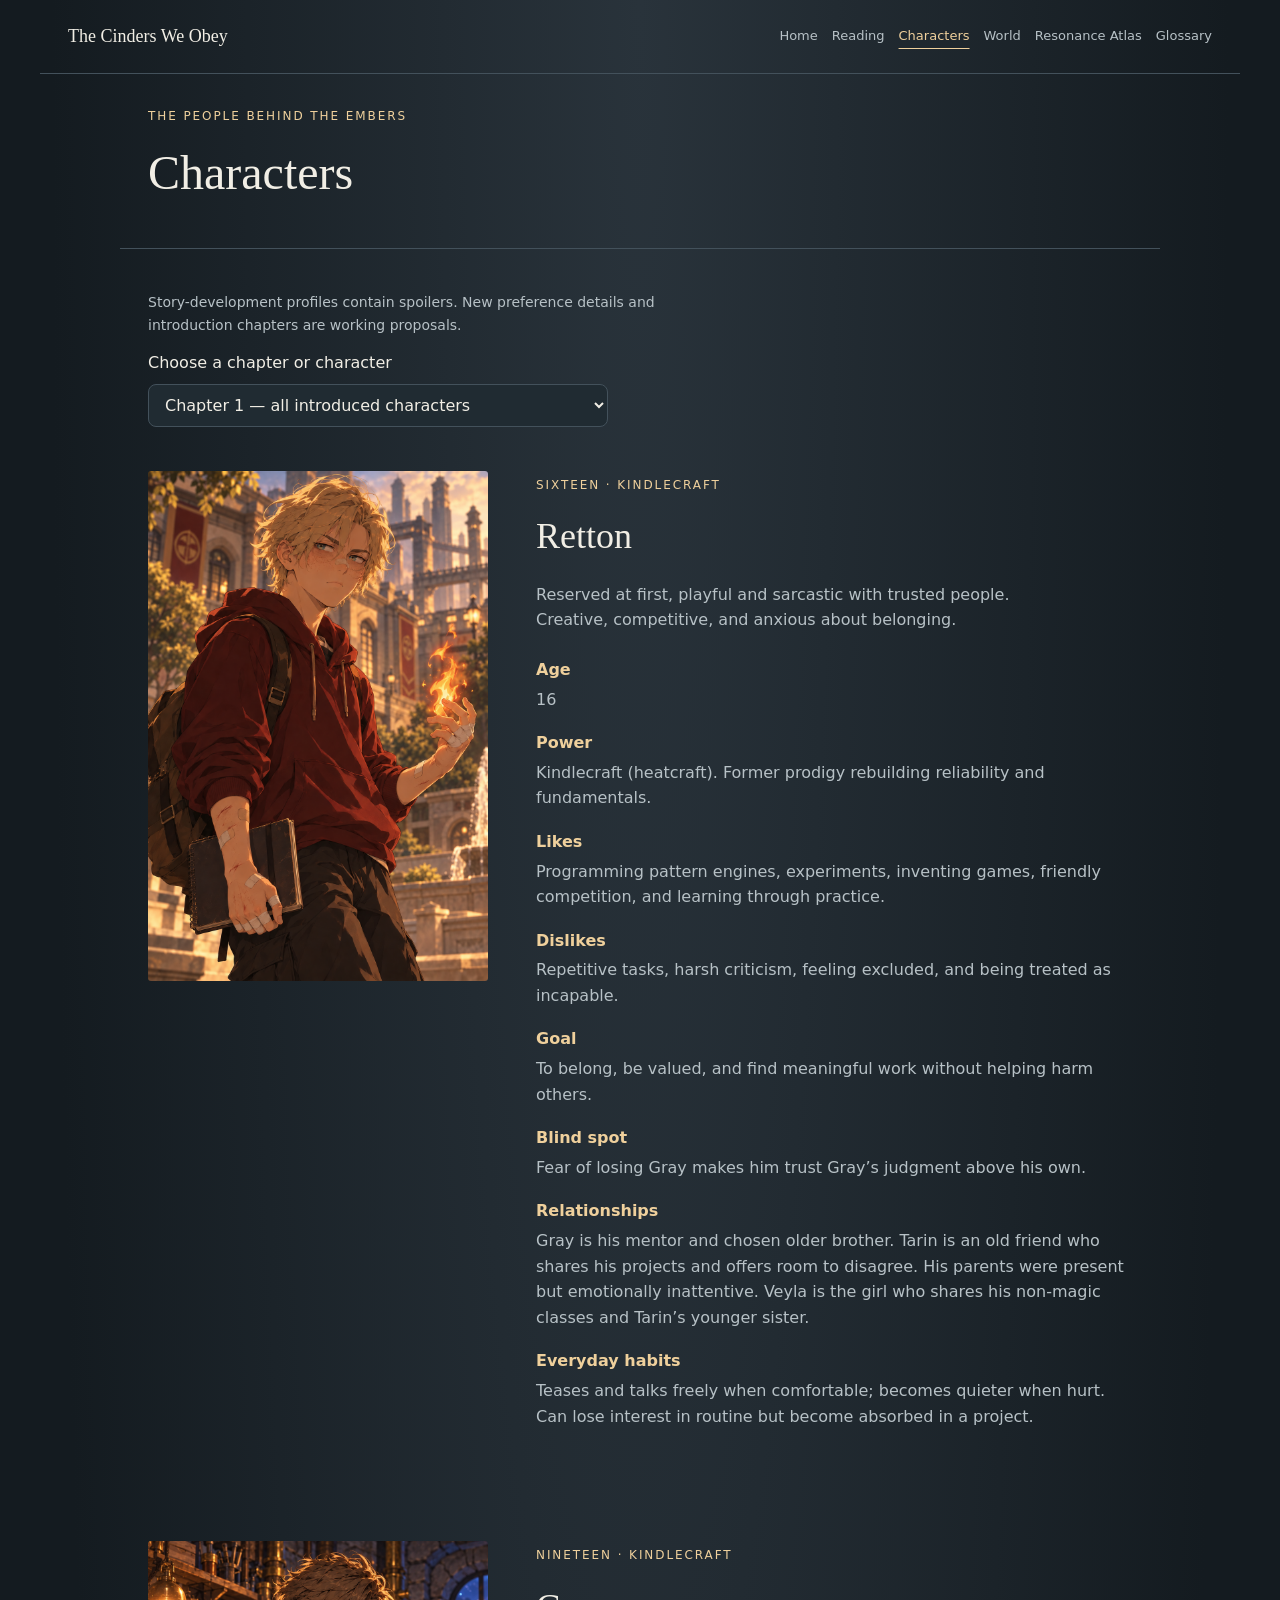
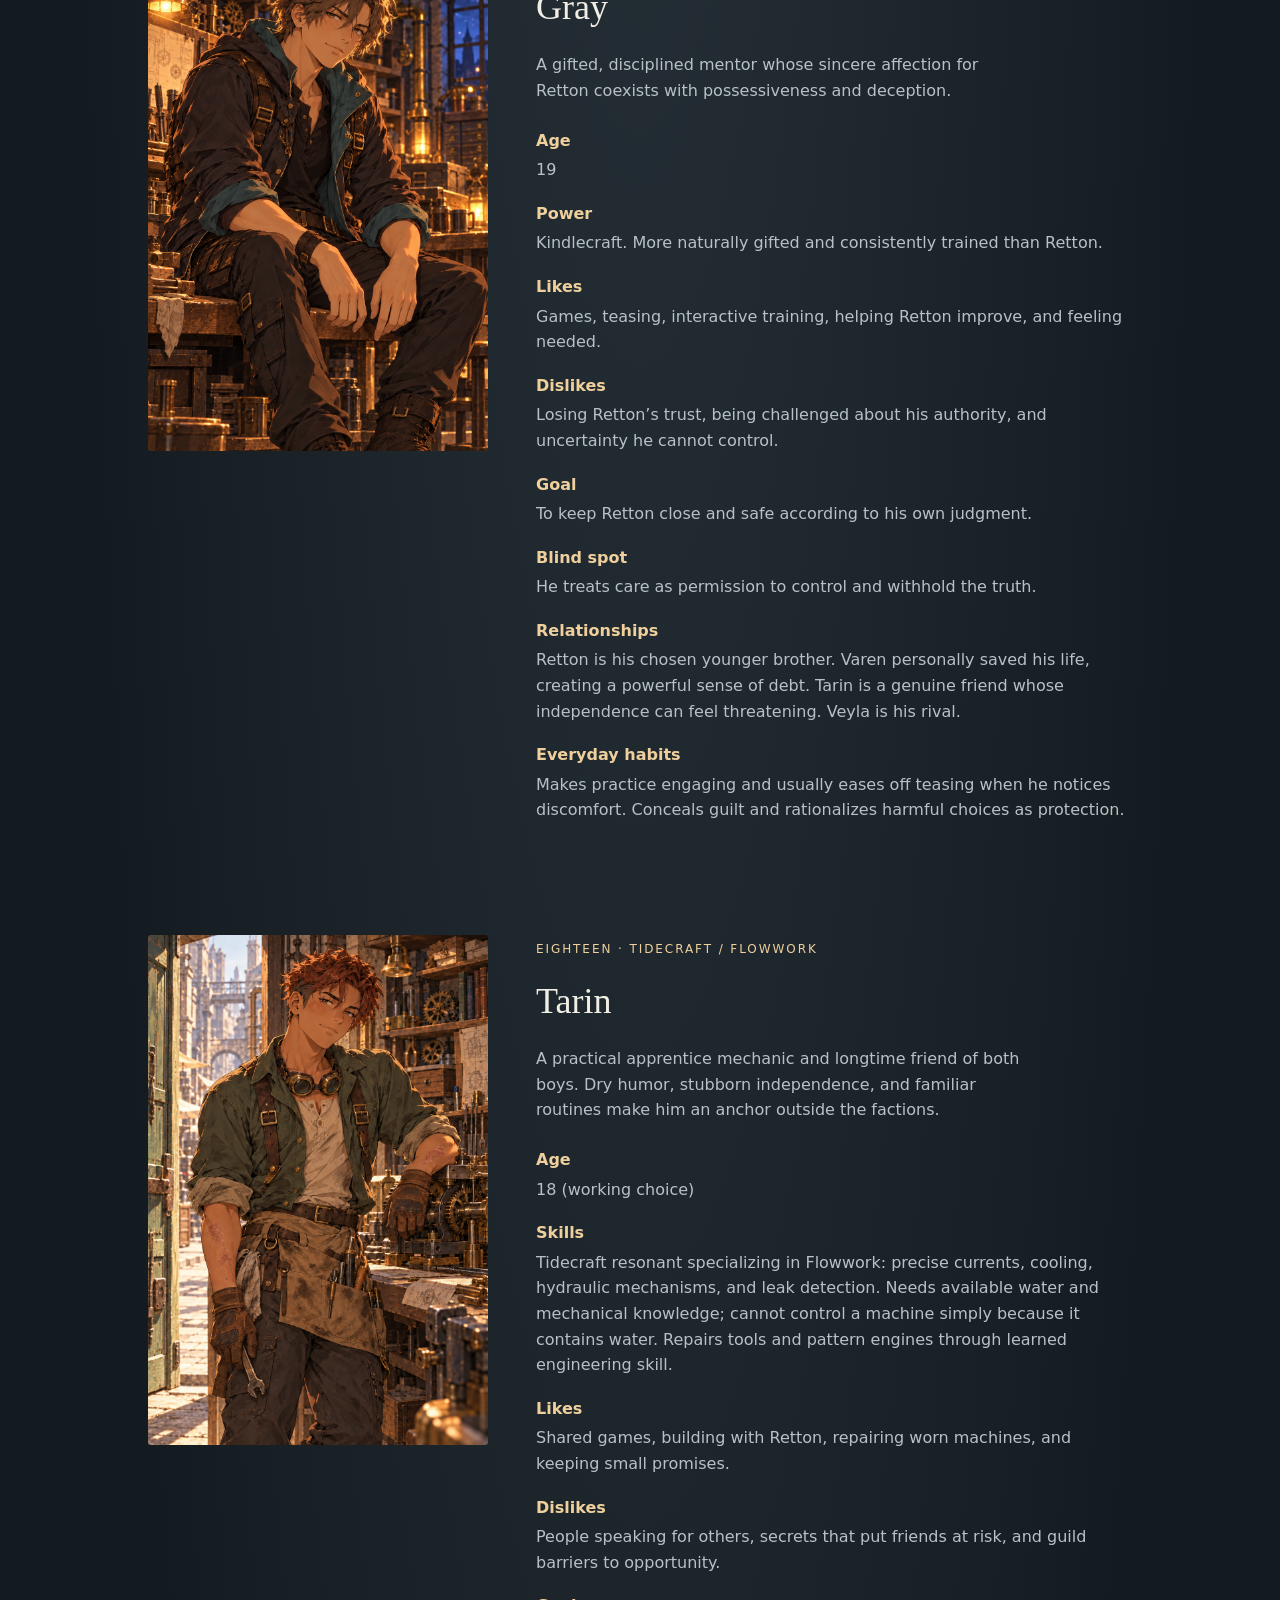
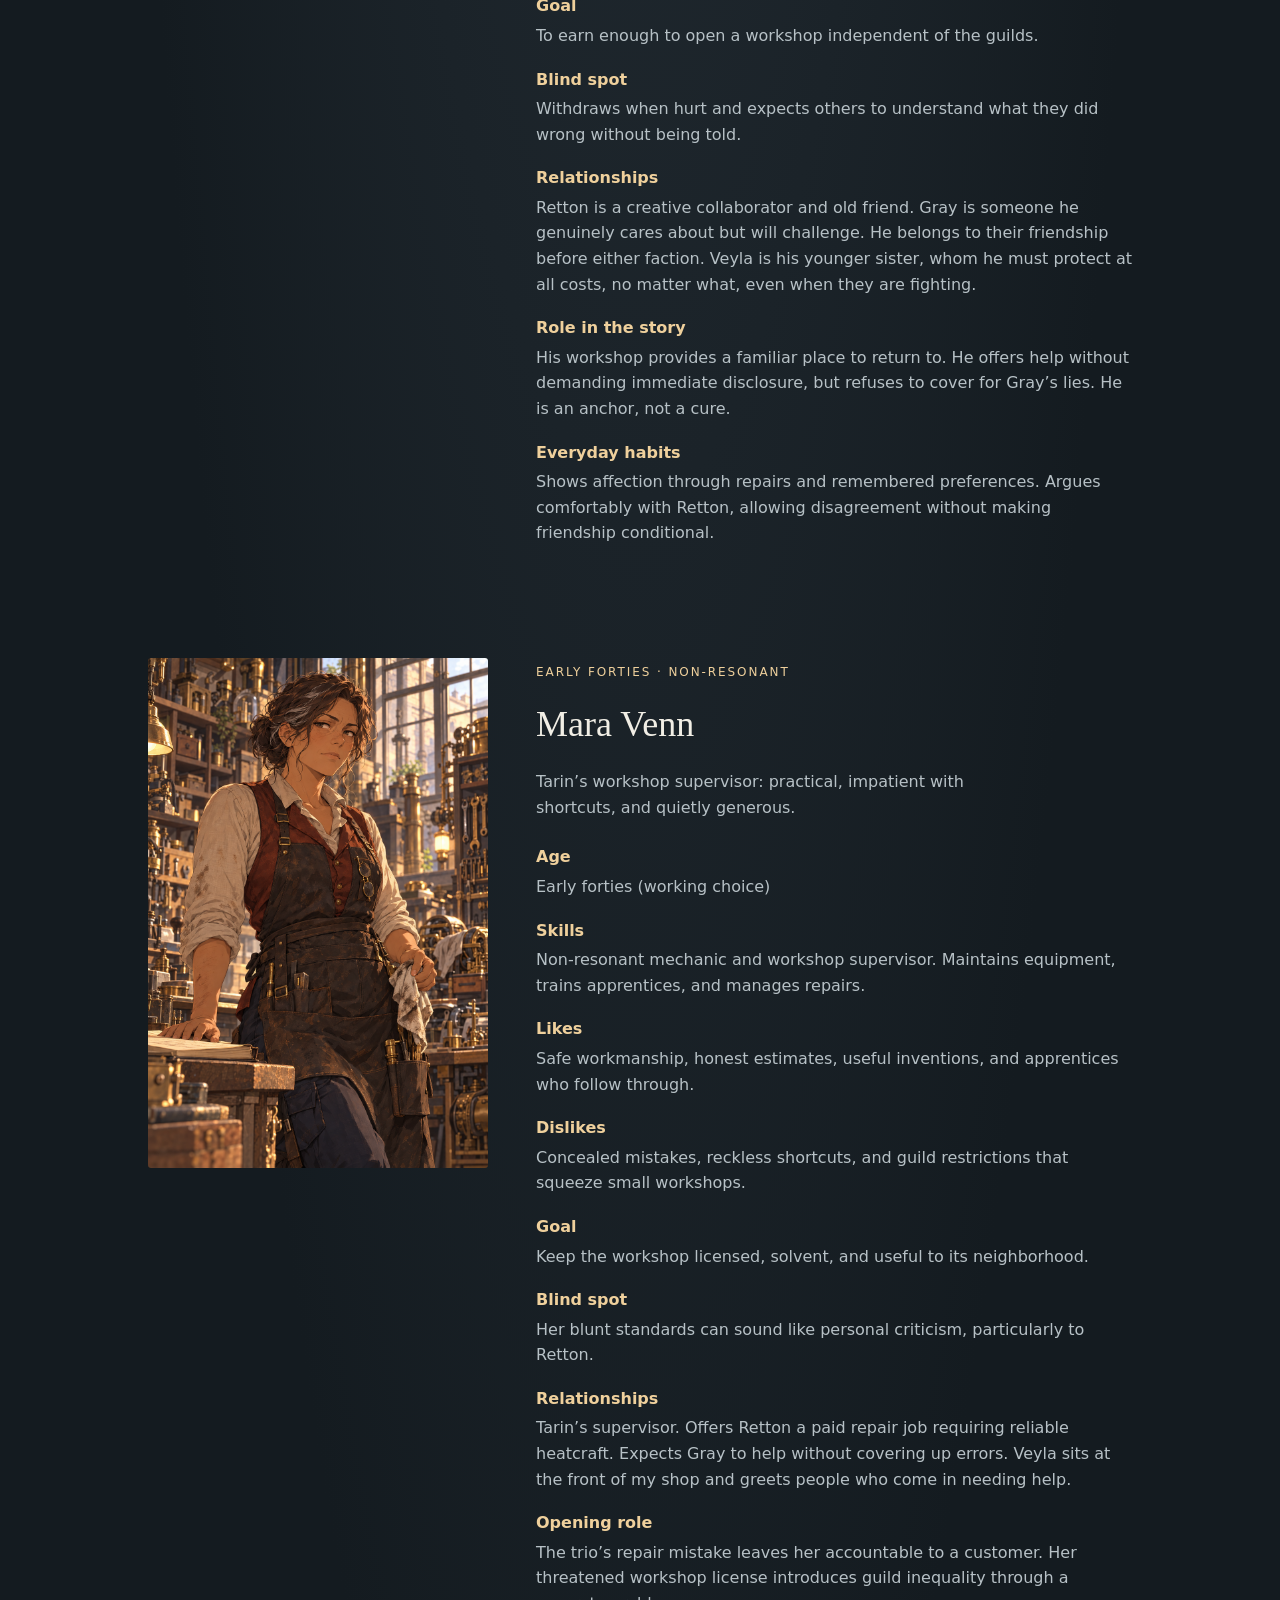
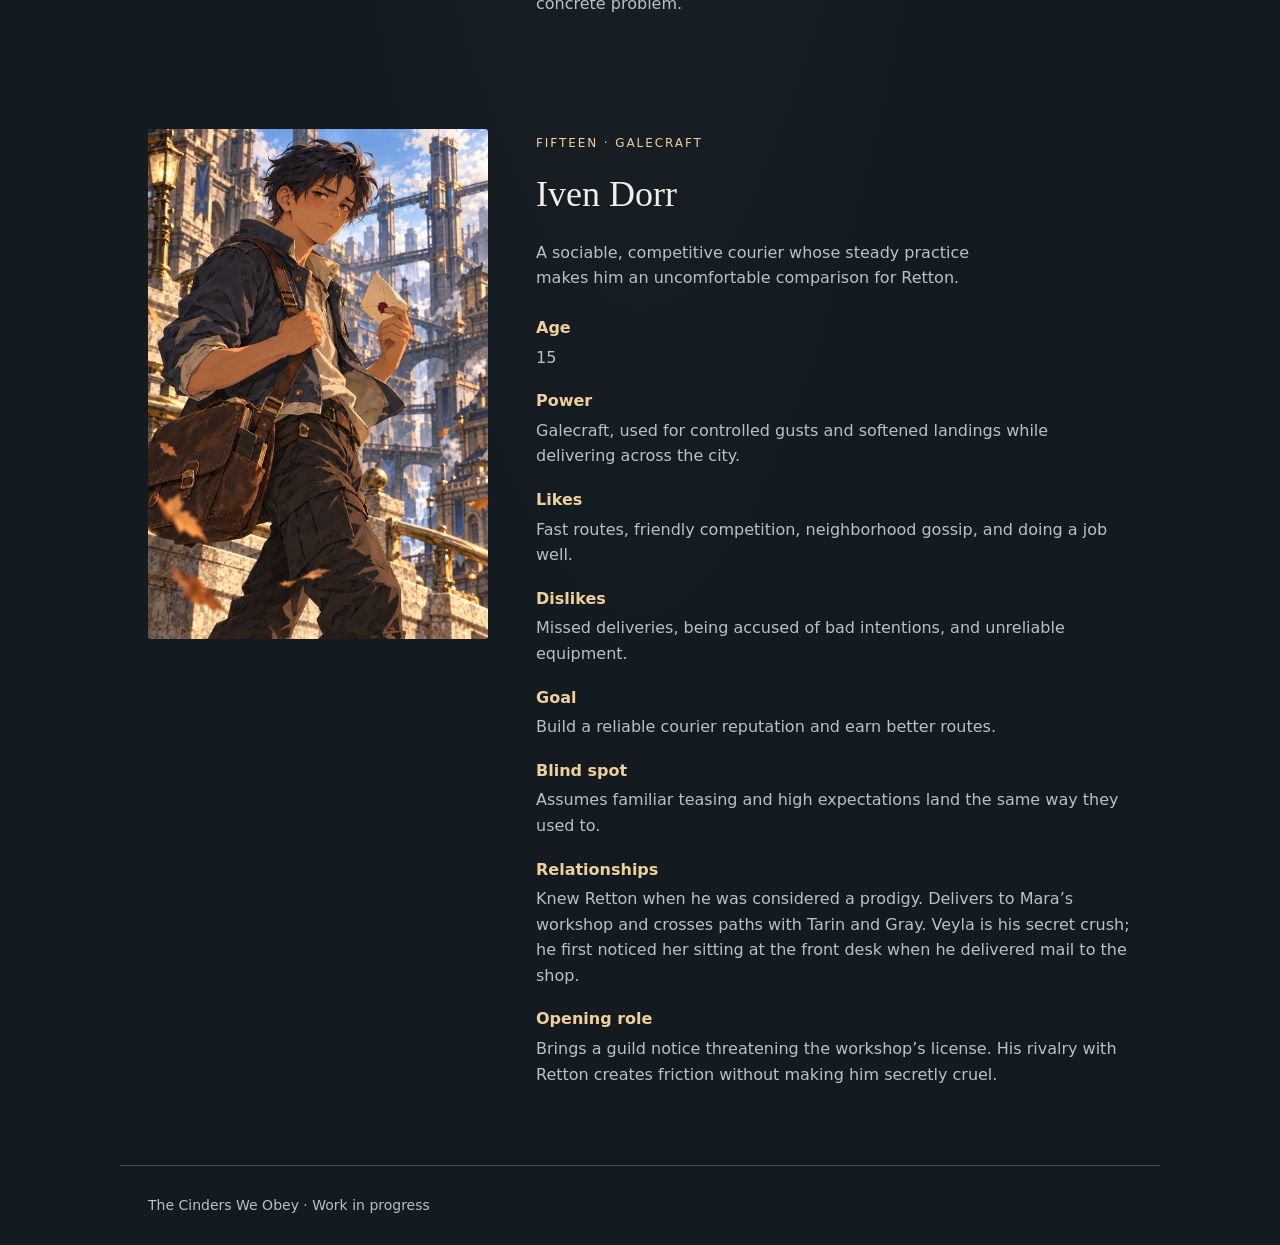
==== commit 2309ab7d: "Merge remote relationship updates while preserving refactored website" ====
--- a/characters/index.html
+++ b/characters/index.html
@@ -115,7 +115,9 @@
               <dd>
                 Gray is his mentor and chosen older brother. Tarin is an old
                 friend who shares his projects and offers room to disagree. His
-                parents were present but emotionally inattentive.
+                parents were present but emotionally inattentive. Veyla is the
+                girl who shares his non-magic classes and Tarin’s younger
+                sister.
               </dd>
             </div>
             <div>
@@ -190,7 +192,8 @@
               <dd>
                 Retton is his chosen younger brother. Varen personally saved his
                 life, creating a powerful sense of debt. Tarin is a genuine
-                friend whose independence can feel threatening.
+                friend whose independence can feel threatening. Veyla is his
+                rival.
               </dd>
             </div>
             <div>
@@ -270,7 +273,9 @@
               <dd>
                 Retton is a creative collaborator and old friend. Gray is
                 someone he genuinely cares about but will challenge. He belongs
-                to their friendship before either faction.
+                to their friendship before either faction. Veyla is his younger
+                sister, whom he must protect at all costs, no matter what, even
+                when they are fighting.
               </dd>
             </div>
             <div>
@@ -434,7 +439,8 @@
               <dd>
                 Tarin’s supervisor. Offers Retton a paid repair job requiring
                 reliable heatcraft. Expects Gray to help without covering up
-                errors.
+                errors. Veyla sits at the front of my shop and greets people who
+                come in needing help.
               </dd>
             </div>
             <div>
@@ -509,7 +515,9 @@
               <dt>Relationships</dt>
               <dd>
                 Knew Retton when he was considered a prodigy. Delivers to Mara’s
-                workshop and crosses paths with Tarin and Gray.
+                workshop and crosses paths with Tarin and Gray. Veyla is his
+                secret crush; he first noticed her sitting at the front desk
+                when he delivered mail to the shop.
               </dd>
             </div>
             <div>
@@ -552,7 +560,10 @@
             <div>
               <dt>Power</dt>
               <dd>
-                Tidecraft (watercraft). Skilled in manipulating water for various purposes, including combat, strategy, and daily tasks. Confident and resourceful, but can be overly competitive and stubborn.
+                Tidecraft (watercraft). Skilled in manipulating water for
+                various purposes, including combat, strategy, and daily tasks.
+                Confident and resourceful, but can be overly competitive and
+                stubborn.
               </dd>
             </div>
             <div>
@@ -605,7 +616,8 @@
                 first, becoming serious if he refuses to listen. Despite their
                 disagreements, she is fiercely loyal and protective of him. She
                 wants their relationship to be one of mutual trust, where they
-                can protect and depend on each other.
+                can protect and depend on each other. Retton shares her
+                non-magic classes and is Tarin’s friend. Gray is her rival.
               </dd>
             </div>
             <div>
